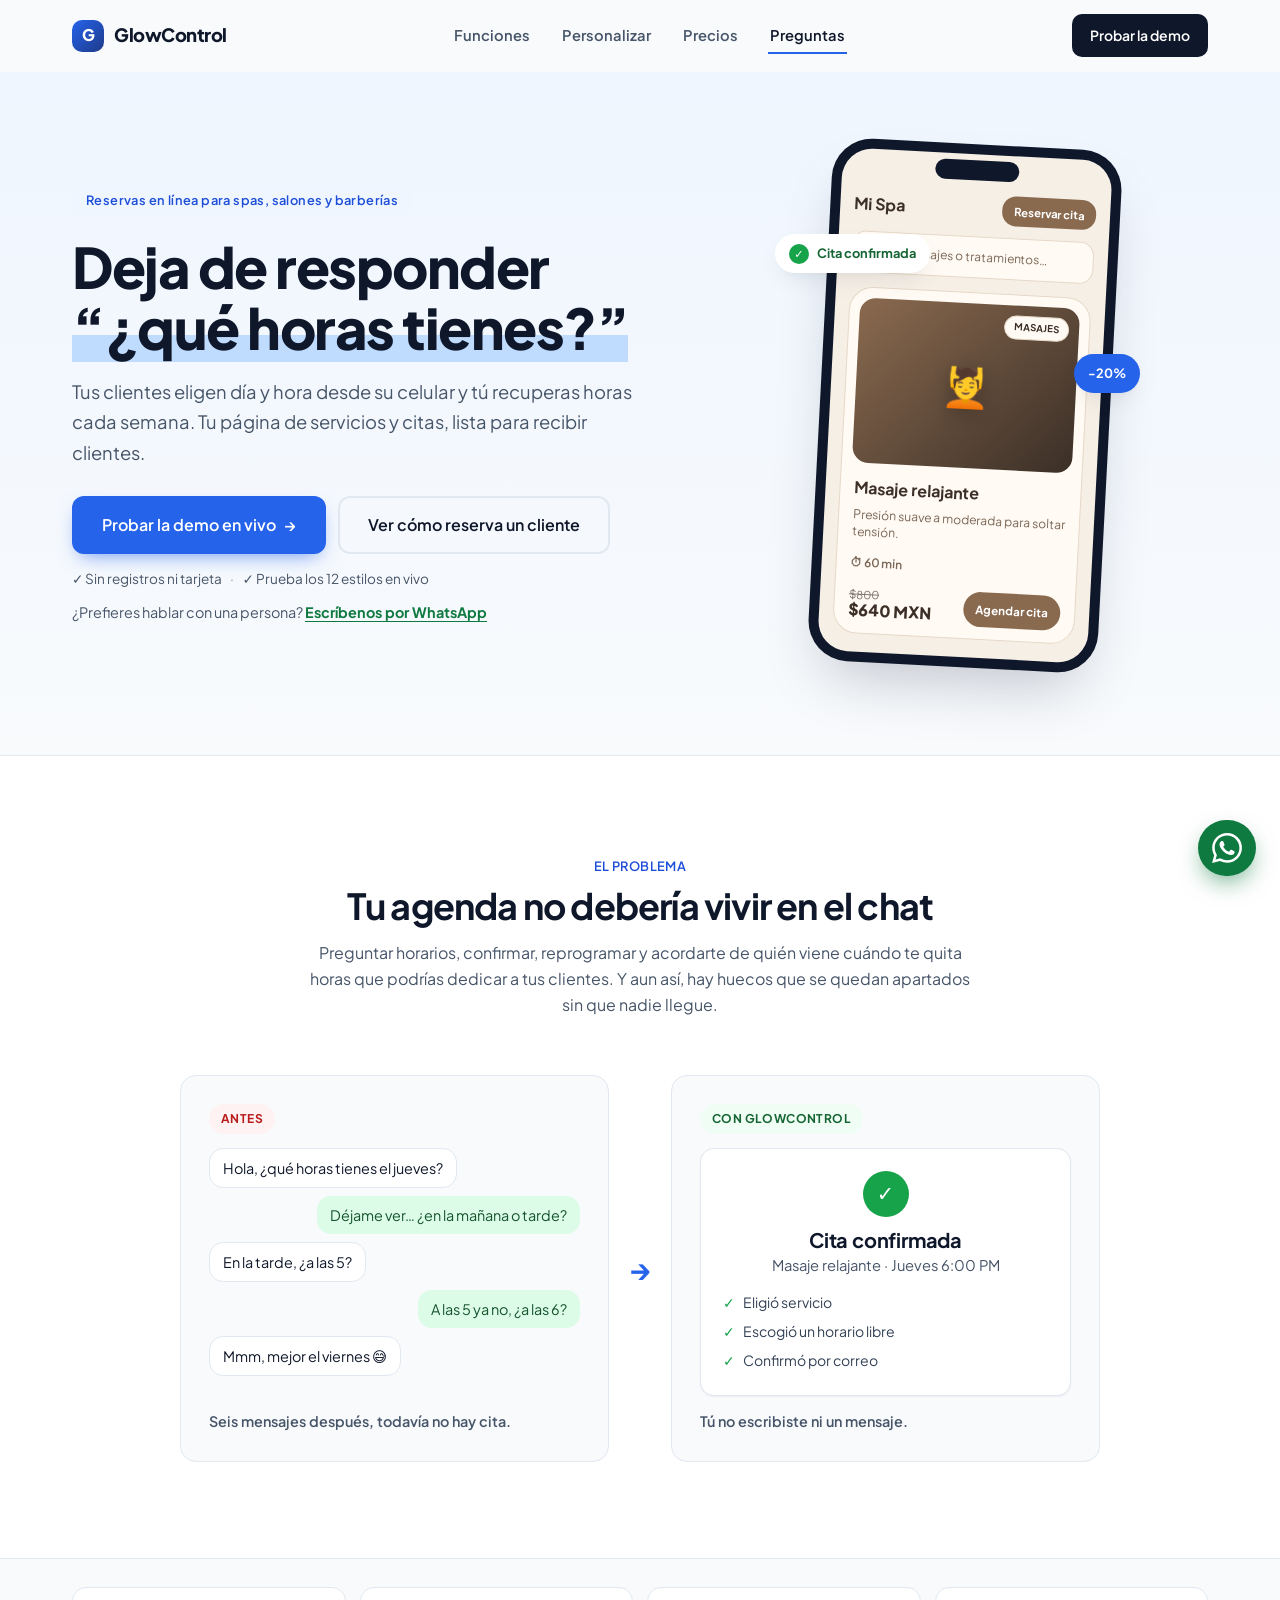
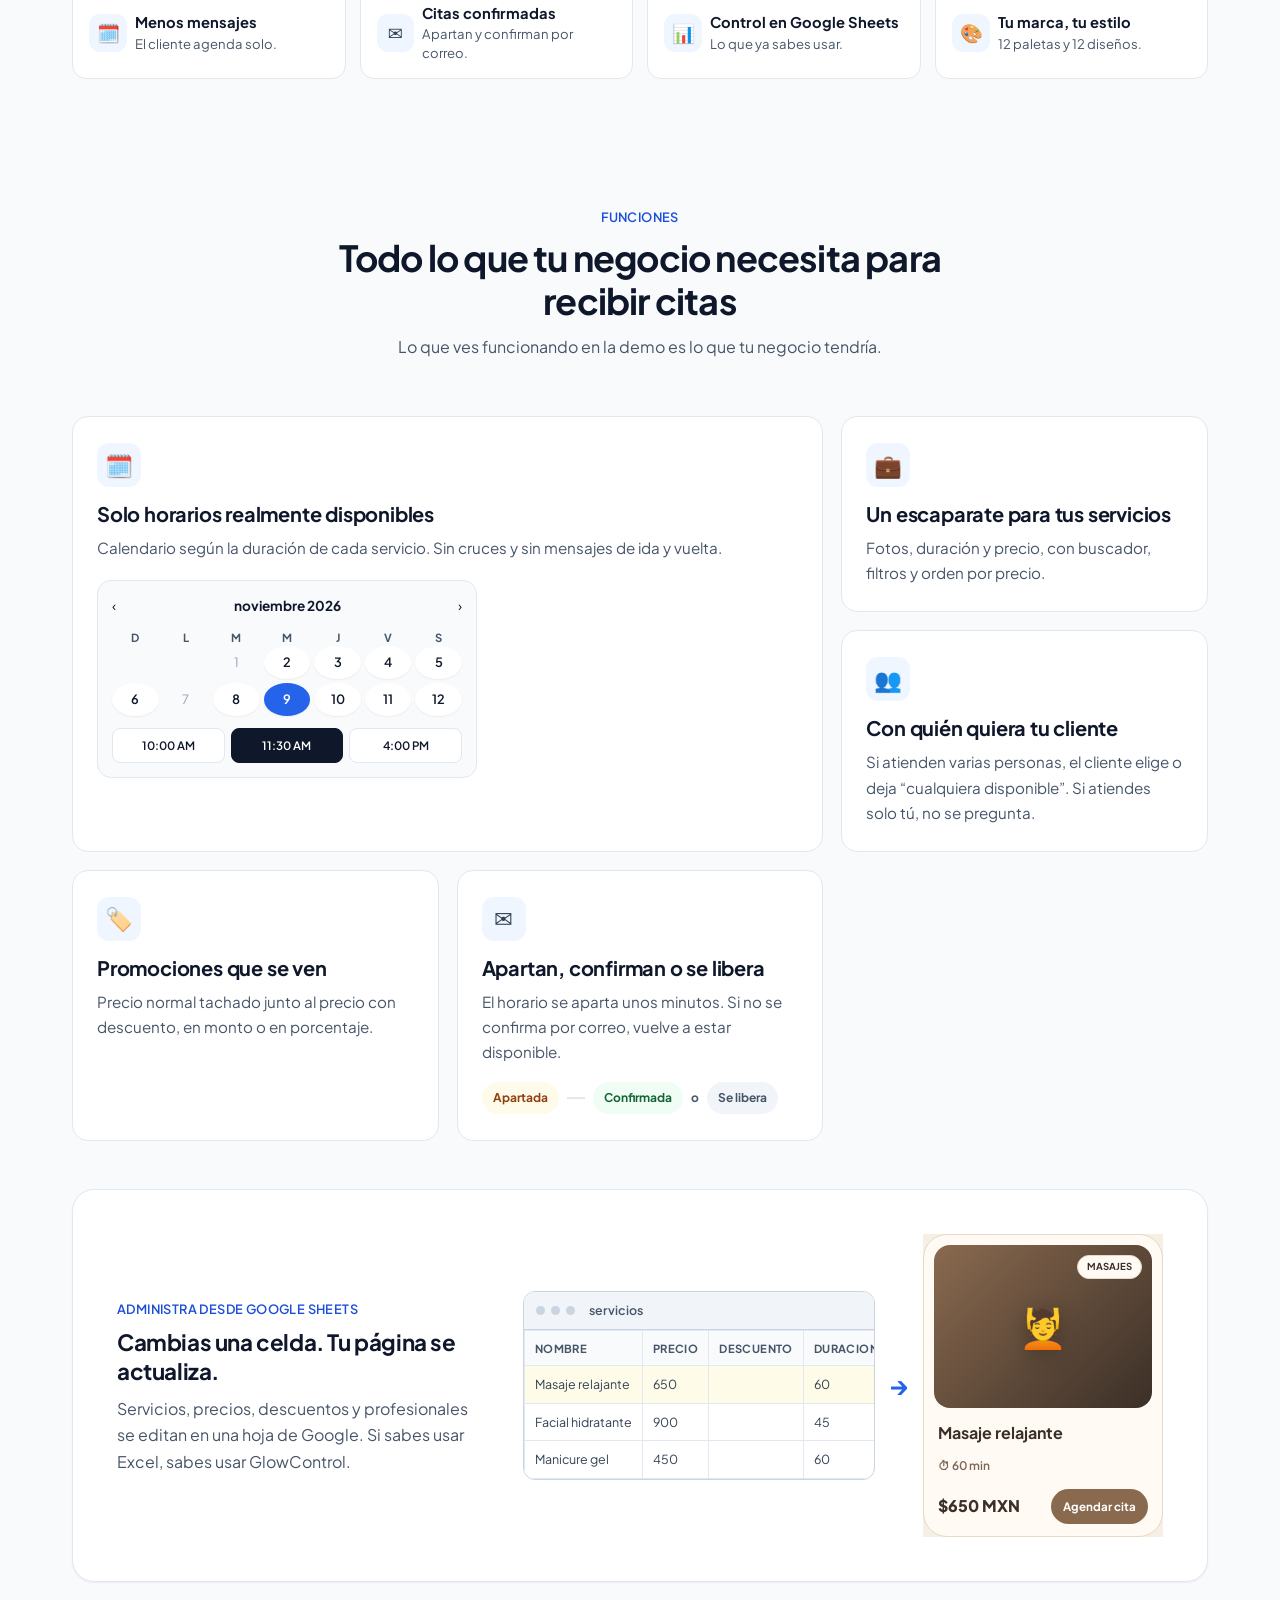
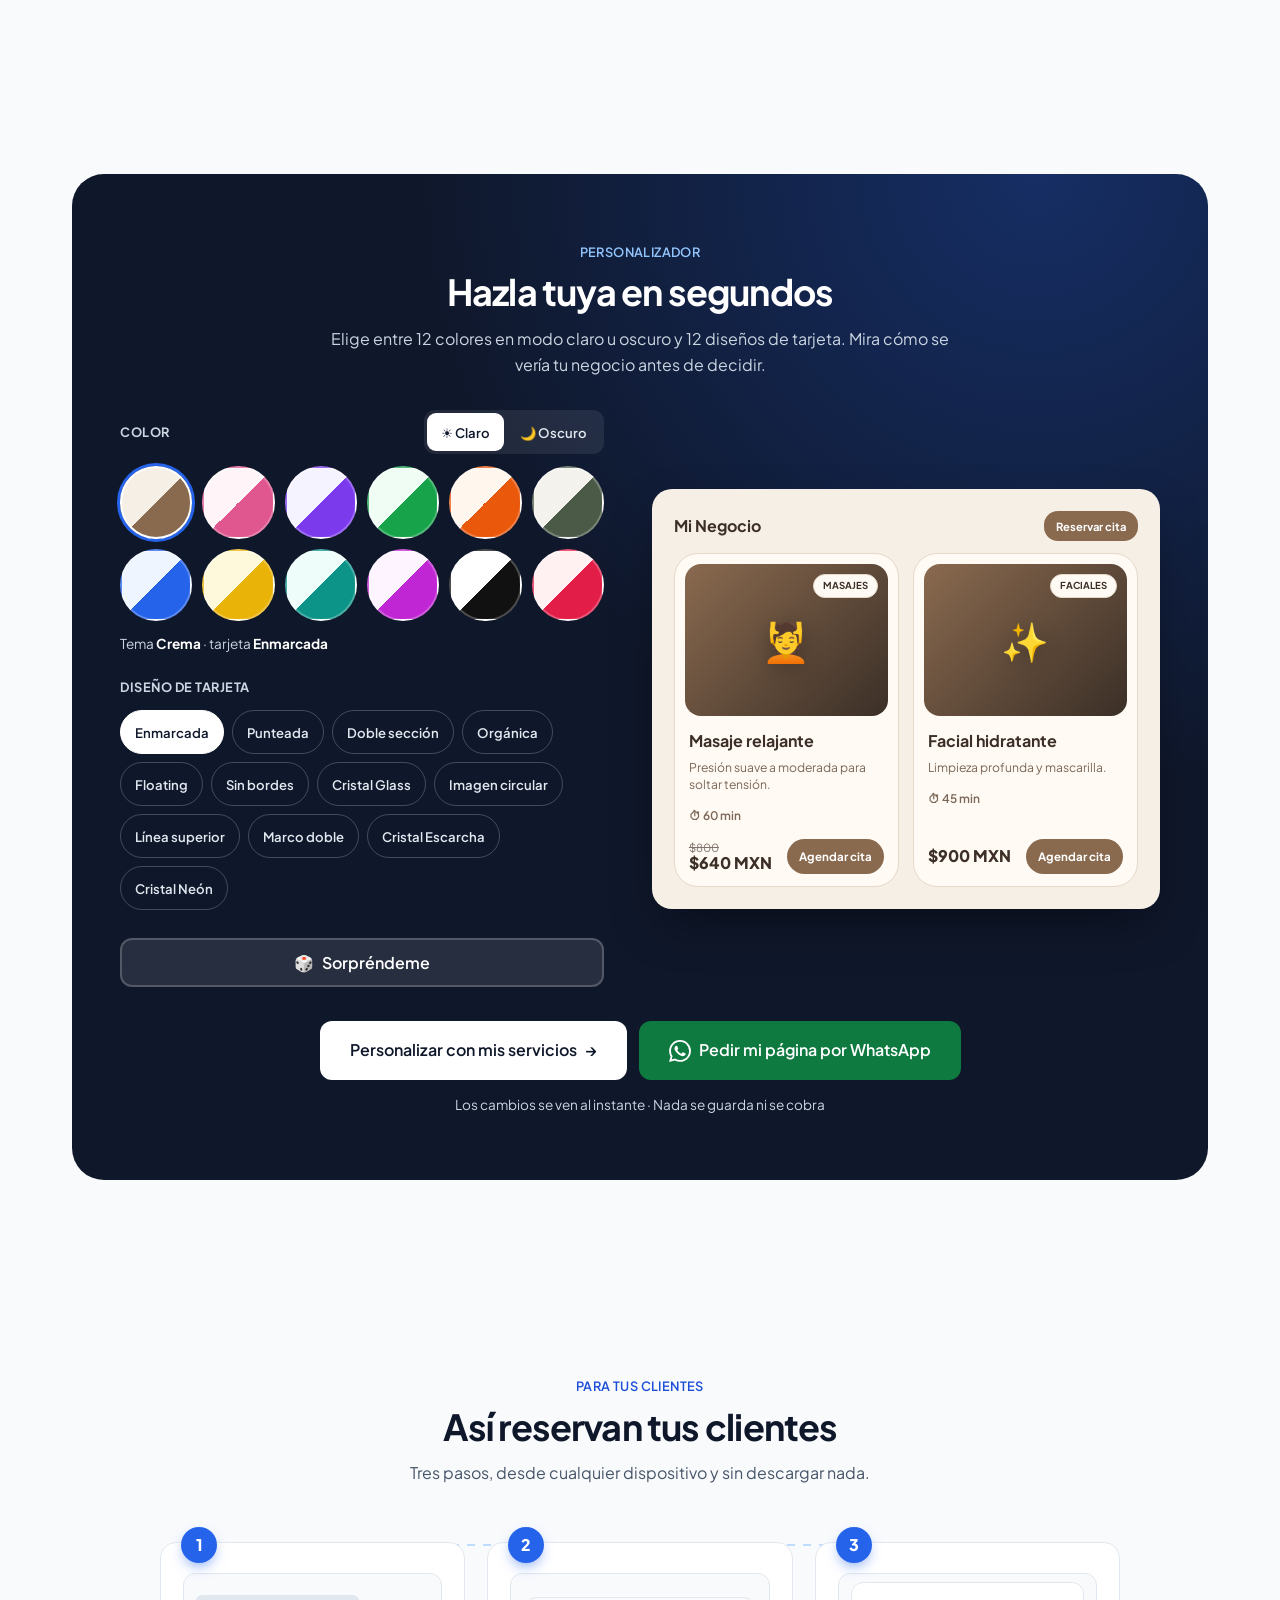
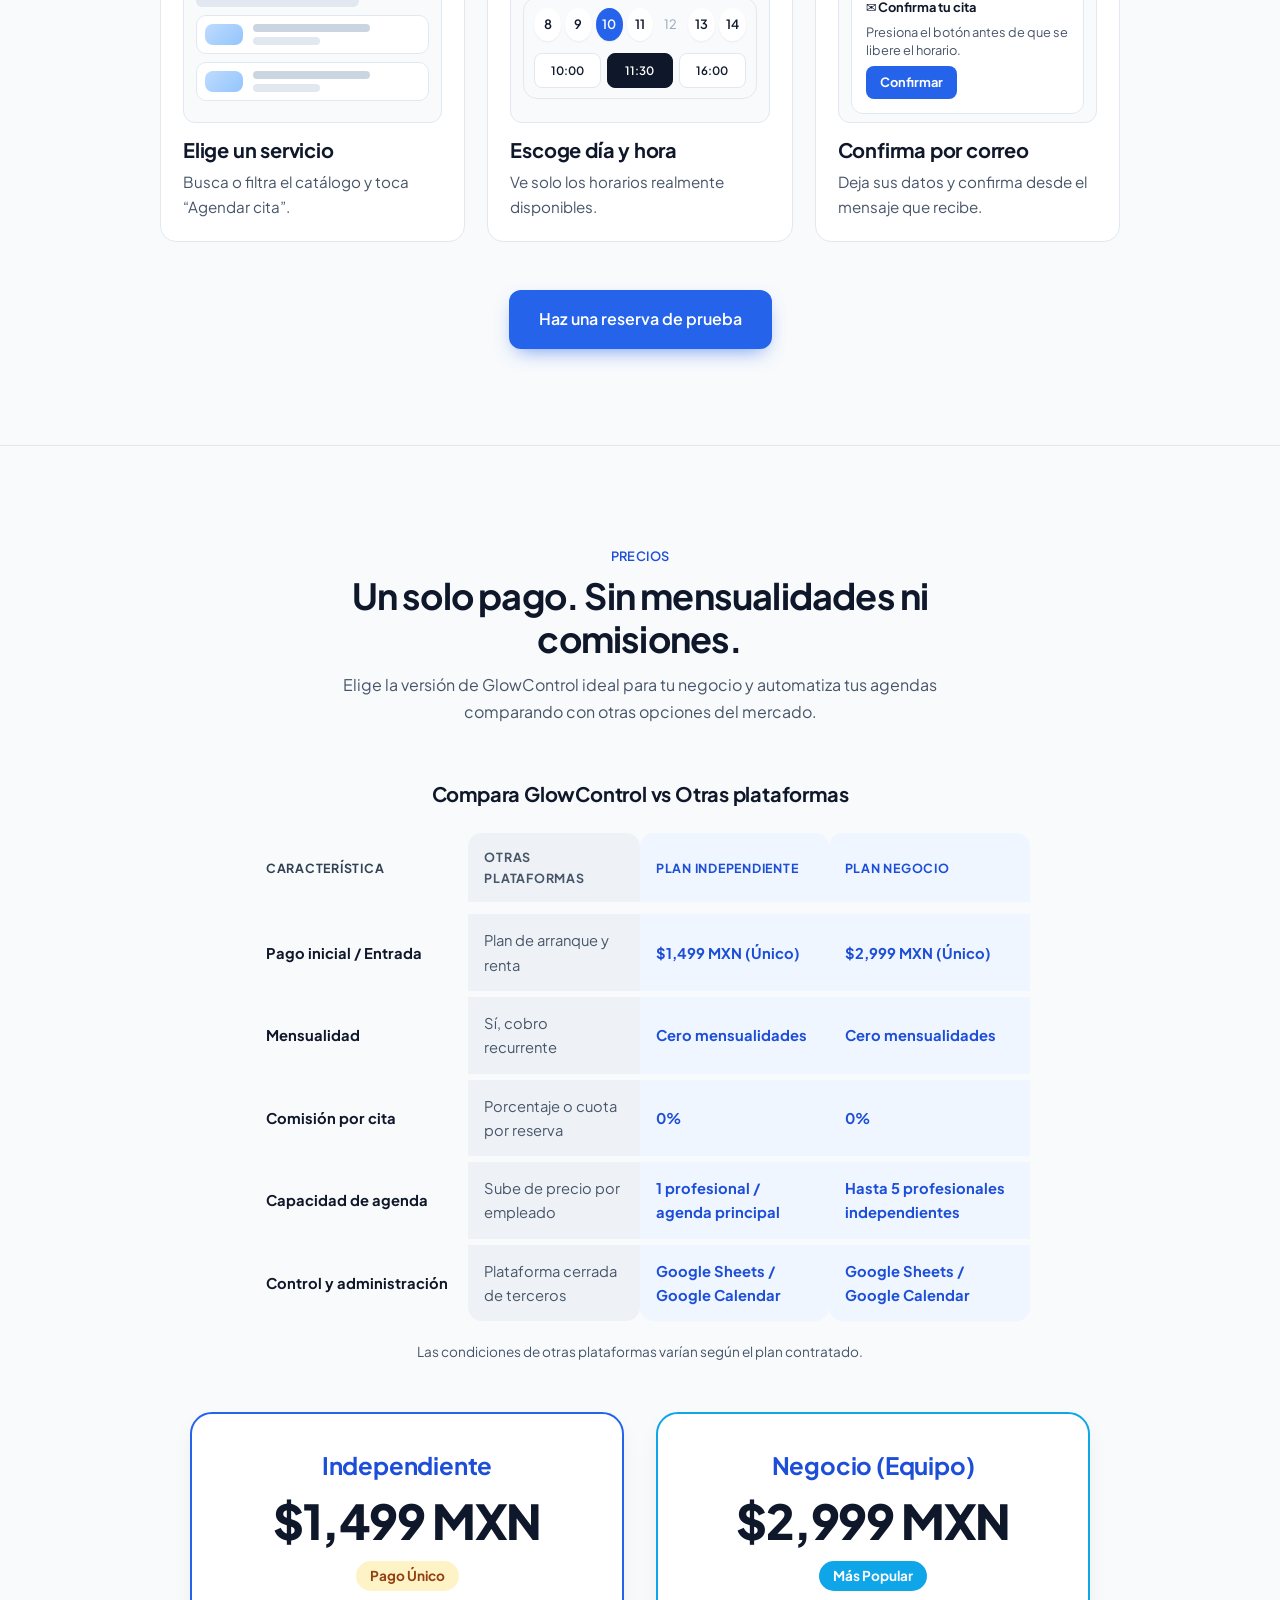
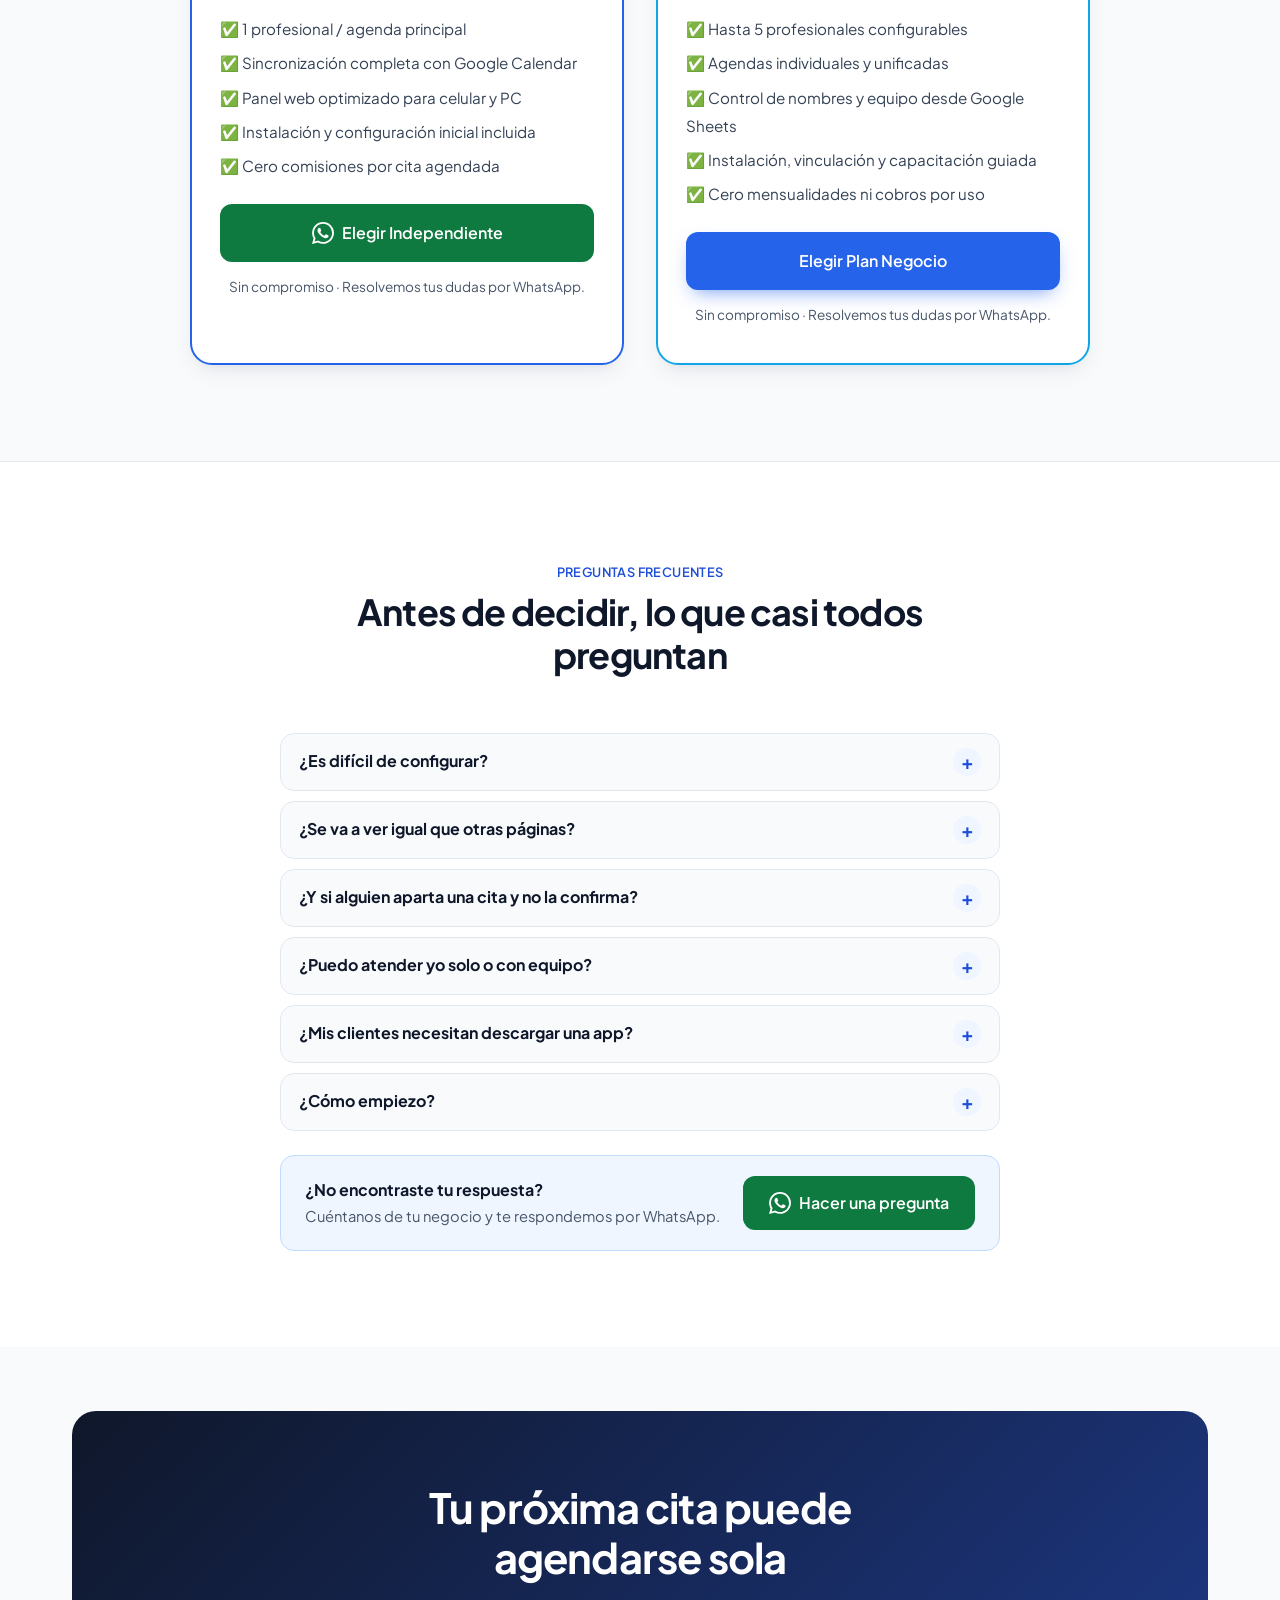
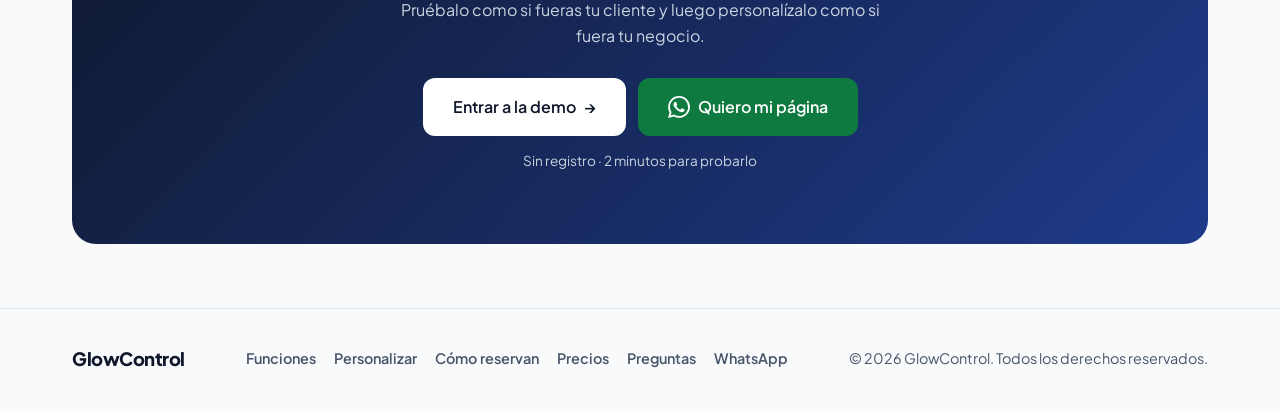
==== index.html @ c71ff22a "commit inicial" ====
<!doctype html>
<html lang="es">
  <head>
    <script>
      document.documentElement.classList.add("js");
    </script>
    <meta charset="UTF-8" />
    <meta name="viewport" content="width=device-width, initial-scale=1.0" />
    <title>GlowControl | Software de citas para spas y salones</title>
    <meta
      name="description"
      content="Reservas en línea para spas, salones y barberías. Catálogo, agenda con disponibilidad real y confirmación por correo. Administra desde Google Sheets."
    />
    <meta name="theme-color" content="#0f172a" />
    <meta property="og:type" content="website" />
    <meta
      property="og:title"
      content="GlowControl | Software de citas para spas y salones"
    />
    <meta
      property="og:description"
      content="Tu página de servicios y citas, lista para recibir clientes. Pruébala en vivo con la demo interactiva."
    />
    <meta name="twitter:card" content="summary_large_image" />

    <link rel="stylesheet" href="style.css" />
    <link rel="preconnect" href="https://fonts.googleapis.com" />
    <link rel="preconnect" href="https://fonts.gstatic.com" crossorigin />
    <link
      href="https://fonts.googleapis.com/css2?family=Plus+Jakarta+Sans:wght@400;600;700;800&display=swap"
      rel="stylesheet"
    />

    <!-- Datos estructurados -->
    <script type="application/ld+json">
      {
        "@context": "https://schema.org",
        "@type": "SoftwareApplication",
        "name": "GlowControl",
        "applicationCategory": "BusinessApplication",
        "operatingSystem": "Web",
        "description": "Reservas en línea y catálogo de servicios para negocios de belleza y bienestar, administrado desde Google Sheets.",
        "offers": {
          "@type": "AggregateOffer",
          "priceCurrency": "MXN",
          "lowPrice": "1499",
          "highPrice": "2999",
          "offerCount": "2"
        }
      }
    </script>
    <script type="application/ld+json">
      {
        "@context": "https://schema.org",
        "@type": "FAQPage",
        "mainEntity": [
          {
            "@type": "Question",
            "name": "¿Es difícil de configurar?",
            "acceptedAnswer": {
              "@type": "Answer",
              "text": "No. Administras todo desde Google Sheets: servicios, precios, descuentos y profesionales. Los cambios se reflejan en tu página."
            }
          },
          {
            "@type": "Question",
            "name": "¿Se va a ver igual que otras páginas?",
            "acceptedAnswer": {
              "@type": "Answer",
              "text": "No. Combinas 12 paletas de color en modo claro u oscuro con 12 diseños de tarjeta, además de tu nombre y tus servicios."
            }
          },
          {
            "@type": "Question",
            "name": "¿Qué pasa si alguien aparta una cita y no la confirma?",
            "acceptedAnswer": {
              "@type": "Answer",
              "text": "El horario se aparta unos minutos. Si el cliente no lo confirma desde su correo, se libera solo y otra persona puede tomarlo."
            }
          },
          {
            "@type": "Question",
            "name": "¿Puedo atender yo solo o con equipo?",
            "acceptedAnswer": {
              "@type": "Answer",
              "text": "Ambos. Si atiendes solo, la página no pregunta con quién agendar. Si son dos o más, el cliente elige o deja 'cualquiera disponible'."
            }
          },
          {
            "@type": "Question",
            "name": "¿Mis clientes necesitan descargar una app?",
            "acceptedAnswer": {
              "@type": "Answer",
              "text": "No. Reservan desde el navegador de su celular o computadora."
            }
          }
        ]
      }
    </script>
  </head>

  <body>
    <a href="#contenido" class="skip-link">Saltar al contenido</a>

    <!-- Icono de WhatsApp (se reutiliza con <use href="#wa-ico">) -->
    <svg
      width="0"
      height="0"
      style="position: absolute"
      aria-hidden="true"
      focusable="false"
    >
      <symbol id="wa-ico" viewBox="0 0 24 24">
        <path
          fill="currentColor"
          d="M17.472 14.382c-.297-.149-1.758-.867-2.03-.967-.273-.099-.471-.148-.67.15-.197.297-.767.966-.94 1.164-.173.199-.347.223-.644.075-.297-.15-1.255-.463-2.39-1.475-.883-.788-1.48-1.761-1.653-2.059-.173-.297-.018-.458.13-.606.134-.133.298-.347.446-.52.149-.174.198-.298.298-.497.099-.198.05-.371-.025-.52-.075-.149-.669-1.612-.916-2.207-.242-.579-.487-.5-.669-.51-.173-.008-.371-.01-.57-.01-.198 0-.52.074-.792.372-.272.297-1.04 1.016-1.04 2.479 0 1.462 1.065 2.875 1.213 3.074.149.198 2.096 3.2 5.077 4.487.709.306 1.262.489 1.694.625.712.227 1.36.195 1.871.118.571-.085 1.758-.719 2.006-1.413.248-.694.248-1.289.173-1.413-.074-.124-.272-.198-.57-.347m-5.421 7.403h-.004a9.87 9.87 0 01-5.031-1.378l-.361-.214-3.741.982.998-3.648-.235-.374a9.86 9.86 0 01-1.51-5.26c.001-5.45 4.436-9.884 9.888-9.884 2.64 0 5.122 1.03 6.988 2.898a9.825 9.825 0 012.893 6.994c-.003 5.45-4.437 9.884-9.885 9.884m8.413-18.297A11.815 11.815 0 0012.05 0C5.495 0 .16 5.335.157 11.892c0 2.096.547 4.142 1.588 5.945L.057 24l6.305-1.654a11.882 11.882 0 005.683 1.448h.005c6.554 0 11.89-5.335 11.893-11.893a11.821 11.821 0 00-3.48-8.413z"
        />
      </symbol>
    </svg>

    <!-- 1. Navbar sticky -->
    <header class="nav" id="nav">
      <div class="container nav-inner">
        <a href="#top" class="logo" aria-label="GlowControl, inicio">
          <span class="logo-mark" aria-hidden="true">G</span>
          <span class="logo-text">GlowControl</span>
        </a>
        <nav class="nav-links" aria-label="Principal">
          <a href="#funciones">Funciones</a>
          <a href="#personalizar">Personalizar</a>
          <a href="#precios">Precios</a>
          <a href="#faq">Preguntas</a>
        </nav>
        <a href="Demo/demo.html" data-demo class="btn btn-ink btn-sm"
          >Probar la demo</a
        >
      </div>
    </header>

    <main id="contenido">
      <!-- 2. Hero -->
      <section class="hero" id="top">
        <div class="container hero-grid">
          <div class="hero-copy">
            <span class="badge"
              >Reservas en línea para spas, salones y barberías</span
            >
            <h1>
              Deja de responder <span class="hl">“¿qué horas tienes?”</span>
            </h1>
            <p class="lead">
              Tus clientes eligen día y hora desde su celular y tú recuperas
              horas cada semana. Tu página de servicios y citas, lista para
              recibir clientes.
            </p>
            <div class="hero-actions">
              <a href="Demo/demo.html" data-demo class="btn btn-primary btn-lg"
                >Probar la demo en vivo <span aria-hidden="true">→</span></a
              >
              <a href="#como-reservan" class="btn btn-ghost btn-lg"
                >Ver cómo reserva un cliente</a
              >
            </div>
            <p class="microcopy">
              <span aria-hidden="true">✓</span> Sin registros ni tarjeta
              <span class="dot" aria-hidden="true">·</span>
              <span aria-hidden="true">✓</span> Prueba los 12 estilos en vivo
            </p>
            <p class="hero-wa">
              ¿Prefieres hablar con una persona?
              <a
                href="https://wa.me/5213312892022"
                data-wa
                data-msg="Hola, vi GlowControl y tengo una duda antes de probar la demo."
                >Escríbenos por WhatsApp</a
              >
            </p>
          </div>

          <div class="hero-visual" aria-hidden="false">
            <div class="chip chip-ok chip-a">
              <span class="chip-ico">✓</span> Cita confirmada
            </div>
            <div class="chip chip-pct chip-b">-20%</div>

            <div class="phone">
              <div class="phone-notch" aria-hidden="true"></div>
              <div
                class="phone-screen themed"
                id="hero-themed"
                data-card="framed"
                role="img"
                aria-label="Celular mostrando el catálogo de servicios de un spa con precio y botón Agendar cita"
              >
                <div class="ph-top">
                  <strong class="ph-brand">Mi Spa</strong>
                  <span class="ph-pill">Reservar cita</span>
                </div>
                <div class="ph-search">Buscar masajes o tratamientos…</div>

                <article class="svc">
                  <div class="svc-img">
                    <span class="svc-emoji">💆</span>
                    <span class="svc-cat">Masajes</span>
                  </div>
                  <div class="svc-body">
                    <h4>Masaje relajante</h4>
                    <p>Presión suave a moderada para soltar tensión.</p>
                    <span class="svc-dur">⏱ 60 min</span>
                  </div>
                  <div class="svc-foot">
                    <span class="svc-price">
                      <small class="svc-old"><s>$800</s></small>
                      <b>$640 MXN</b>
                    </span>
                    <span class="svc-btn">Agendar cita</span>
                  </div>
                </article>
              </div>
            </div>
          </div>
        </div>
      </section>

      <!-- 3. El problema -->
      <section class="section problema" id="problema">
        <div class="container">
          <div class="sec-head reveal">
            <span class="eyebrow">El problema</span>
            <h2>Tu agenda no debería vivir en el chat</h2>
            <p>
              Preguntar horarios, confirmar, reprogramar y acordarte de quién
              viene cuándo te quita horas que podrías dedicar a tus clientes. Y
              aun así, hay huecos que se quedan apartados sin que nadie llegue.
            </p>
          </div>

          <div class="vs">
            <div class="vs-col vs-before reveal">
              <span class="vs-tag vs-tag-bad">Antes</span>
              <div
                class="chat"
                aria-label="Ejemplo de conversación de WhatsApp para agendar"
              >
                <div class="b b-in">Hola, ¿qué horas tienes el jueves?</div>
                <div class="b b-out">Déjame ver… ¿en la mañana o tarde?</div>
                <div class="b b-in">En la tarde, ¿a las 5?</div>
                <div class="b b-out">A las 5 ya no, ¿a las 6?</div>
                <div class="b b-in">Mmm, mejor el viernes 😅</div>
              </div>
              <p class="vs-note">Seis mensajes después, todavía no hay cita.</p>
            </div>

            <div class="vs-arrow" aria-hidden="true">→</div>

            <div class="vs-col vs-after reveal">
              <span class="vs-tag vs-tag-good">Con GlowControl</span>
              <div class="done-card">
                <div class="done-ico">✓</div>
                <h3>Cita confirmada</h3>
                <p>Masaje relajante · Jueves 6:00 PM</p>
                <ol class="mini-steps">
                  <li>Eligió servicio</li>
                  <li>Escogió un horario libre</li>
                  <li>Confirmó por correo</li>
                </ol>
              </div>
              <p class="vs-note">Tú no escribiste ni un mensaje.</p>
            </div>
          </div>
        </div>
      </section>

      <!-- 4. Barra de beneficios -->
      <section class="benefits" aria-label="Beneficios principales">
        <div class="container benefits-grid">
          <div class="benefit reveal">
            <span class="benefit-ico" aria-hidden="true">🗓️</span>
            <div>
              <strong>Menos mensajes</strong
              ><span>El cliente agenda solo.</span>
            </div>
          </div>
          <div class="benefit reveal">
            <span class="benefit-ico" aria-hidden="true">✉️</span>
            <div>
              <strong>Citas confirmadas</strong
              ><span>Apartan y confirman por correo.</span>
            </div>
          </div>
          <div class="benefit reveal">
            <span class="benefit-ico" aria-hidden="true">📊</span>
            <div>
              <strong>Control en Google Sheets</strong
              ><span>Lo que ya sabes usar.</span>
            </div>
          </div>
          <div class="benefit reveal">
            <span class="benefit-ico" aria-hidden="true">🎨</span>
            <div>
              <strong>Tu marca, tu estilo</strong
              ><span>12 paletas y 12 diseños.</span>
            </div>
          </div>
        </div>
      </section>

      <!-- 5. Funcionalidades -->
      <section class="section" id="funciones">
        <div class="container">
          <div class="sec-head reveal">
            <span class="eyebrow">Funciones</span>
            <h2>Todo lo que tu negocio necesita para recibir citas</h2>
            <p>
              Lo que ves funcionando en la demo es lo que tu negocio tendría.
            </p>
          </div>

          <div class="bento">
            <article class="bento-card bento-lg reveal">
              <span class="card-icon" aria-hidden="true">🗓️</span>
              <h3>Solo horarios realmente disponibles</h3>
              <p>
                Calendario según la duración de cada servicio. Sin cruces y sin
                mensajes de ida y vuelta.
              </p>
              <div class="mini-cal" aria-hidden="true">
                <div class="mc-head">
                  <span>‹</span><b>noviembre 2026</b><span>›</span>
                </div>
                <div class="mc-week">
                  <i>D</i><i>L</i><i>M</i><i>M</i><i>J</i><i>V</i><i>S</i>
                </div>
                <div class="mc-grid">
                  <i></i><i></i><i class="off">1</i><i class="on">2</i
                  ><i class="on">3</i><i class="on">4</i><i class="on">5</i>
                  <i class="on">6</i><i class="off">7</i><i class="on">8</i
                  ><i class="on sel">9</i><i class="on">10</i
                  ><i class="on">11</i><i class="on">12</i>
                </div>
                <div class="mc-slots">
                  <span>10:00 AM</span><span class="sel">11:30 AM</span
                  ><span>4:00 PM</span>
                </div>
              </div>
            </article>

            <article class="bento-card reveal">
              <span class="card-icon" aria-hidden="true">💼</span>
              <h3>Un escaparate para tus servicios</h3>
              <p>
                Fotos, duración y precio, con buscador, filtros y orden por
                precio.
              </p>
            </article>

            <article class="bento-card reveal">
              <span class="card-icon" aria-hidden="true">👥</span>
              <h3>Con quién quiera tu cliente</h3>
              <p>
                Si atienden varias personas, el cliente elige o deja “cualquiera
                disponible”. Si atiendes solo tú, no se pregunta.
              </p>
            </article>

            <article class="bento-card reveal">
              <span class="card-icon" aria-hidden="true">🏷️</span>
              <h3>Promociones que se ven</h3>
              <p>
                Precio normal tachado junto al precio con descuento, en monto o
                en porcentaje.
              </p>
            </article>

            <article class="bento-card reveal">
              <span class="card-icon" aria-hidden="true">✉️</span>
              <h3>Apartan, confirman o se libera</h3>
              <p>
                El horario se aparta unos minutos. Si no se confirma por correo,
                vuelve a estar disponible.
              </p>
              <div class="timeline" aria-hidden="true">
                <span class="tl tl-warn">Apartada</span>
                <span class="tl-line"></span>
                <span class="tl tl-ok">Confirmada</span>
                <span class="tl-or">o</span>
                <span class="tl tl-free">Se libera</span>
              </div>
            </article>
          </div>

          <!-- Tu hoja, tu página -->
          <div class="sheet-block reveal" id="sheet-block">
            <div class="sheet-copy">
              <span class="eyebrow">Administra desde Google Sheets</span>
              <h3>Cambias una celda. Tu página se actualiza.</h3>
              <p>
                Servicios, precios, descuentos y profesionales se editan en una
                hoja de Google. Si sabes usar Excel, sabes usar GlowControl.
              </p>
            </div>

            <div class="sheet-demo">
              <div
                class="sheet"
                role="img"
                aria-label="Hoja de Google con servicios y precios que se convierte en tarjetas de la página de citas"
              >
                <div class="sheet-bar">
                  <span></span><span></span><span></span><em>servicios</em>
                </div>
                <table>
                  <thead>
                    <tr>
                      <th>NOMBRE</th>
                      <th>PRECIO</th>
                      <th>DESCUENTO</th>
                      <th>DURACION_MIN</th>
                    </tr>
                  </thead>
                  <tbody>
                    <tr class="row-live">
                      <td>Masaje relajante</td>
                      <td>650</td>
                      <td class="cell-edit" id="cell-desc"></td>
                      <td>60</td>
                    </tr>
                    <tr>
                      <td>Facial hidratante</td>
                      <td>900</td>
                      <td></td>
                      <td>45</td>
                    </tr>
                    <tr>
                      <td>Manicure gel</td>
                      <td>450</td>
                      <td></td>
                      <td>60</td>
                    </tr>
                  </tbody>
                </table>
              </div>

              <span class="sheet-arrow" aria-hidden="true">→</span>

              <div
                class="themed mini-themed"
                id="sheet-themed"
                data-card="framed"
                aria-hidden="true"
              >
                <article class="svc">
                  <div class="svc-img">
                    <span class="svc-emoji">💆</span
                    ><span class="svc-cat">Masajes</span>
                  </div>
                  <div class="svc-body">
                    <h4>Masaje relajante</h4>
                    <span class="svc-dur">⏱ 60 min</span>
                  </div>
                  <div class="svc-foot">
                    <span class="svc-price" id="sheet-price"
                      ><b>$650 MXN</b></span
                    >
                    <span class="svc-btn">Agendar cita</span>
                  </div>
                </article>
              </div>
            </div>
          </div>
        </div>
      </section>

      <!-- 6. Personalizador -->
      <section class="section pz" id="personalizar">
        <div class="container">
          <div class="pz-box reveal">
            <div class="pz-head">
              <span class="eyebrow eyebrow-light">Personalizador</span>
              <h2>Hazla tuya en segundos</h2>
              <p>
                Elige entre 12 colores en modo claro u oscuro y 12 diseños de
                tarjeta. Mira cómo se vería tu negocio antes de decidir.
              </p>
            </div>

            <div class="pz-grid">
              <div class="pz-controls">
                <div class="pz-group">
                  <div class="pz-label-row">
                    <span class="pz-label" id="lbl-color">Color</span>
                    <div
                      class="pz-mode"
                      role="group"
                      aria-label="Modo claro u oscuro"
                    >
                      <button
                        type="button"
                        data-mode="claro"
                        aria-pressed="true"
                      >
                        ☀️ Claro
                      </button>
                      <button
                        type="button"
                        data-mode="oscuro"
                        aria-pressed="false"
                      >
                        🌙 Oscuro
                      </button>
                    </div>
                  </div>
                  <div
                    class="swatches"
                    id="swatches"
                    role="group"
                    aria-labelledby="lbl-color"
                  ></div>
                  <p
                    class="pz-current"
                    id="pz-theme-name"
                    aria-live="polite"
                  ></p>
                </div>

                <div class="pz-group">
                  <span class="pz-label" id="lbl-card">Diseño de tarjeta</span>
                  <div
                    class="card-chips"
                    id="card-chips"
                    role="group"
                    aria-labelledby="lbl-card"
                  ></div>
                </div>

                <button type="button" class="btn btn-soft" id="pz-random">
                  <span aria-hidden="true">🎲</span> Sorpréndeme
                </button>
              </div>

              <div class="pz-stage">
                <div
                  class="themed pz-preview"
                  id="pz-preview"
                  data-card="framed"
                  aria-live="polite"
                >
                  <div class="ph-top">
                    <strong class="ph-brand">Mi Negocio</strong>
                    <span class="ph-pill">Reservar cita</span>
                  </div>
                  <div class="pz-cards">
                    <article class="svc">
                      <div class="svc-img">
                        <span class="svc-emoji">💆</span
                        ><span class="svc-cat">Masajes</span>
                      </div>
                      <div class="svc-body">
                        <h4>Masaje relajante</h4>
                        <p>Presión suave a moderada para soltar tensión.</p>
                        <span class="svc-dur">⏱ 60 min</span>
                      </div>
                      <div class="svc-foot">
                        <span class="svc-price"
                          ><small class="svc-old"><s>$800</s></small
                          ><b>$640 MXN</b></span
                        >
                        <span class="svc-btn">Agendar cita</span>
                      </div>
                    </article>
                    <article class="svc svc-second">
                      <div class="svc-img">
                        <span class="svc-emoji">✨</span
                        ><span class="svc-cat">Faciales</span>
                      </div>
                      <div class="svc-body">
                        <h4>Facial hidratante</h4>
                        <p>Limpieza profunda y mascarilla.</p>
                        <span class="svc-dur">⏱ 45 min</span>
                      </div>
                      <div class="svc-foot">
                        <span class="svc-price"><b>$900 MXN</b></span>
                        <span class="svc-btn">Agendar cita</span>
                      </div>
                    </article>
                  </div>
                </div>
              </div>
            </div>

            <div class="pz-cta">
              <div class="pz-cta-row">
                <a href="Demo/demo.html" data-demo class="btn btn-white btn-lg"
                  >Personalizar con mis servicios
                  <span aria-hidden="true">→</span></a
                >
                <a
                  href="https://wa.me/5213312892022"
                  data-wa
                  data-msg="Hola, estuve personalizando la demo de GlowControl y quiero mi página de citas."
                  class="btn btn-wa btn-lg"
                  ><svg class="wa-ico" aria-hidden="true">
                    <use href="#wa-ico" />
                  </svg>
                  Pedir mi página por WhatsApp</a
                >
              </div>
              <p class="microcopy microcopy-light">
                Los cambios se ven al instante · Nada se guarda ni se cobra
              </p>
            </div>
          </div>
        </div>
      </section>

      <!-- 7. Flujo de 3 pasos -->
      <section class="section" id="como-reservan">
        <div class="container">
          <div class="sec-head reveal">
            <span class="eyebrow">Para tus clientes</span>
            <h2>Así reservan tus clientes</h2>
            <p>Tres pasos, desde cualquier dispositivo y sin descargar nada.</p>
          </div>

          <ol class="steps">
            <li class="step reveal">
              <span class="step-num">1</span>
              <div class="step-shot" aria-hidden="true">
                <div class="ss-bar"></div>
                <div class="ss-card"><i></i><b></b><u></u></div>
                <div class="ss-card"><i></i><b></b><u></u></div>
              </div>
              <h3>Elige un servicio</h3>
              <p>Busca o filtra el catálogo y toca “Agendar cita”.</p>
            </li>
            <li class="step reveal">
              <span class="step-num">2</span>
              <div class="step-shot" aria-hidden="true">
                <div class="mini-cal mini-cal-s">
                  <div class="mc-grid">
                    <i class="on">8</i><i class="on">9</i
                    ><i class="on sel">10</i><i class="on">11</i
                    ><i class="off">12</i><i class="on">13</i
                    ><i class="on">14</i>
                  </div>
                  <div class="mc-slots">
                    <span>10:00</span><span class="sel">11:30</span
                    ><span>16:00</span>
                  </div>
                </div>
              </div>
              <h3>Escoge día y hora</h3>
              <p>Ve solo los horarios realmente disponibles.</p>
            </li>
            <li class="step reveal">
              <span class="step-num">3</span>
              <div class="step-shot" aria-hidden="true">
                <div class="ss-mail">
                  <b>✉️ Confirma tu cita</b>
                  <span
                    >Presiona el botón antes de que se libere el horario.</span
                  >
                  <em>Confirmar</em>
                </div>
              </div>
              <h3>Confirma por correo</h3>
              <p>Deja sus datos y confirma desde el mensaje que recibe.</p>
            </li>
          </ol>

          <div class="center reveal">
            <a href="Demo/demo.html" data-demo class="btn btn-primary btn-lg"
              >Haz una reserva de prueba</a
            >
          </div>
        </div>
      </section>

      <!-- 8. Comparativa y Precios -->
      <section class="section pricing-section" id="precios">
        <div class="container">
          <div class="sec-head reveal">
            <span class="eyebrow">Precios</span>
            <h2>Un solo pago. Sin mensualidades ni comisiones.</h2>
            <p>
              Elige la versión de GlowControl ideal para tu negocio y automatiza
              tus agendas comparando con otras opciones del mercado.
            </p>
          </div>

          <div class="compare-wrap reveal">
            <h3 class="compare-title">
              Compara GlowControl vs Otras plataformas
            </h3>
            <table class="compare-table">
              <caption class="sr-only">
                Comparativa entre otras plataformas y los planes de GlowControl
              </caption>
              <thead>
                <tr>
                  <th scope="col">Característica</th>
                  <th scope="col" class="them">Otras plataformas</th>
                  <th scope="col" class="us">Plan Independiente</th>
                  <th scope="col" class="us">Plan Negocio</th>
                </tr>
              </thead>
              <tbody>
                <tr>
                  <th scope="row">Pago inicial / Entrada</th>
                  <td class="them">Plan de arranque y renta</td>
                  <td class="us">$1,499 MXN (Único)</td>
                  <td class="us">$2,999 MXN (Único)</td>
                </tr>
                <tr>
                  <th scope="row">Mensualidad</th>
                  <td class="them">Sí, cobro recurrente</td>
                  <td class="us">Cero mensualidades</td>
                  <td class="us">Cero mensualidades</td>
                </tr>
                <tr>
                  <th scope="row">Comisión por cita</th>
                  <td class="them">Porcentaje o cuota por reserva</td>
                  <td class="us">0%</td>
                  <td class="us">0%</td>
                </tr>
                <tr>
                  <th scope="row">Capacidad de agenda</th>
                  <td class="them">Sube de precio por empleado</td>
                  <td class="us">1 profesional / agenda principal</td>
                  <td class="us">Hasta 5 profesionales independientes</td>
                </tr>
                <tr>
                  <th scope="row">Control y administración</th>
                  <td class="them">Plataforma cerrada de terceros</td>
                  <td class="us">Google Sheets / Google Calendar</td>
                  <td class="us">Google Sheets / Google Calendar</td>
                </tr>
              </tbody>
            </table>
            <p class="price-note">
              Las condiciones de otras plataformas varían según el plan
              contratado.
            </p>
          </div>

          <div
            class="pricing-wrap reveal"
            style="
              display: grid;
              grid-template-columns: repeat(auto-fit, minmax(280px, 1fr));
              gap: 2rem;
              max-width: 900px;
              margin: 0 auto;
            "
          >
            <!-- PLAN INDEPENDIENTE -->
            <div class="price-card">
              <h3 class="price-title">Independiente</h3>
              <div class="price-block">
                <span class="price-now">$1,499 MXN</span>
              </div>
              <div class="price-badges">
                <span class="badge-offer">Pago Único</span>
              </div>

              <ul class="includes">
                <li>✅ 1 profesional / agenda principal</li>
                <li>✅ Sincronización completa con Google Calendar</li>
                <li>✅ Panel web optimizado para celular y PC</li>
                <li>✅ Instalación y configuración inicial incluida</li>
                <li>✅ Cero comisiones por cita agendada</li>
              </ul>

              <a
                href="https://wa.me/5213312892022?text=Hola%2C%20quiero%20adquirir%20GlowControl%20Plan%20Independiente."
                target="_blank"
                rel="noopener"
                class="btn btn-wa btn-lg btn-block"
                data-cta="precio-ind"
              >
                <svg class="wa-ico" aria-hidden="true">
                  <use href="#wa-ico" />
                </svg>
                Elegir Independiente
              </a>
              <p class="price-note">
                Sin compromiso · Resolvemos tus dudas por WhatsApp.
              </p>
            </div>

            <!-- PLAN NEGOCIO -->
            <div
              class="price-card"
              style="border-color: var(--action, #0ea5e9)"
            >
              <h3 class="price-title">Negocio (Equipo)</h3>
              <div class="price-block">
                <span class="price-now">$2,999 MXN</span>
              </div>
              <div class="price-badges">
                <span
                  class="badge-offer"
                  style="background: var(--action, #0ea5e9); color: #fff"
                  >Más Popular</span
                >
              </div>

              <ul class="includes">
                <li>✅ Hasta 5 profesionales configurables</li>
                <li>✅ Agendas individuales y unificadas</li>
                <li>✅ Control de nombres y equipo desde Google Sheets</li>
                <li>✅ Instalación, vinculación y capacitación guiada</li>
                <li>✅ Cero mensualidades ni cobros por uso</li>
              </ul>

              <a
                href="https://wa.me/5213312892022?text=Hola%2C%20quiero%20adquirir%20GlowControl%20Plan%20Negocio."
                target="_blank"
                rel="noopener"
                class="btn btn-primary btn-lg btn-block"
                data-cta="precio-neg"
              >
                Elegir Plan Negocio
              </a>
              <p class="price-note">
                Sin compromiso · Resolvemos tus dudas por WhatsApp.
              </p>
            </div>
          </div>
        </div>
      </section>

      <!-- 9. FAQ -->
      <section class="section faq-section" id="faq">
        <div class="container">
          <div class="sec-head reveal">
            <span class="eyebrow">Preguntas frecuentes</span>
            <h2>Antes de decidir, lo que casi todos preguntan</h2>
          </div>

          <div class="faq reveal">
            <details name="faq">
              <summary>¿Es difícil de configurar?</summary>
              <p>
                No. Administras todo desde Google Sheets: servicios, precios,
                descuentos y profesionales. Los cambios se reflejan en tu
                página.
              </p>
            </details>
            <details name="faq">
              <summary>¿Se va a ver igual que otras páginas?</summary>
              <p>
                No. Combinas 12 paletas de color (claro u oscuro) con 12 diseños
                de tarjeta, además de tu nombre y tus servicios. Pruébalo
                arriba, en el personalizador.
              </p>
            </details>
            <details name="faq">
              <summary>¿Y si alguien aparta una cita y no la confirma?</summary>
              <p>
                El horario se aparta unos minutos. Si el cliente no lo confirma
                desde su correo, se libera solo y otra persona puede tomarlo.
              </p>
            </details>
            <details name="faq">
              <summary>¿Puedo atender yo solo o con equipo?</summary>
              <p>
                Ambos. Si atiendes solo, la página no pregunta con quién
                agendar. Si son dos o más, el cliente elige o deja “cualquiera
                disponible”.
              </p>
            </details>
            <details name="faq">
              <summary>¿Mis clientes necesitan descargar una app?</summary>
              <p>
                No. Reservan desde el navegador de su celular o computadora.
              </p>
            </details>
            <details name="faq">
              <summary>¿Cómo empiezo?</summary>
              <p>
                Prueba la demo y, cuando te convenza, solicita la activación de
                tu página con tus servicios, precios y colores.
              </p>
            </details>
          </div>

          <div class="faq-wa reveal">
            <div>
              <strong>¿No encontraste tu respuesta?</strong>
              <span
                >Cuéntanos de tu negocio y te respondemos por WhatsApp.</span
              >
            </div>
            <a
              href="https://wa.me/5213312892022"
              data-wa
              data-msg="Hola, tengo una pregunta sobre GlowControl."
              class="btn btn-wa"
              ><svg class="wa-ico" aria-hidden="true">
                <use href="#wa-ico" />
              </svg>
              Hacer una pregunta</a
            >
          </div>
        </div>
      </section>

      <!-- 10. Cierre -->
      <section class="closing" id="cierre">
        <div class="container">
          <div class="closing-box reveal">
            <h2>Tu próxima cita puede agendarse sola</h2>
            <p>
              Pruébalo como si fueras tu cliente y luego personalízalo como si
              fuera tu negocio.
            </p>
            <div class="closing-actions">
              <a href="Demo/demo.html" data-demo class="btn btn-white btn-lg"
                >Entrar a la demo <span aria-hidden="true">→</span></a
              >
              <a
                href="https://wa.me/5213312892022"
                data-wa
                data-msg="Hola, vi la demo de GlowControl y quiero activar mi página de citas."
                class="btn btn-wa btn-lg"
                ><svg class="wa-ico" aria-hidden="true">
                  <use href="#wa-ico" />
                </svg>
                Quiero mi página</a
              >
            </div>
            <p class="microcopy microcopy-light">
              Sin registro · 2 minutos para probarlo
            </p>
          </div>
        </div>
      </section>
    </main>

    <!-- Footer -->
    <footer class="footer">
      <div class="container footer-inner">
        <span class="logo-text">GlowControl</span>
        <nav class="footer-links" aria-label="Pie de página">
          <a href="#funciones">Funciones</a>
          <a href="#personalizar">Personalizar</a>
          <a href="#como-reservan">Cómo reservan</a>
          <a href="#precios">Precios</a>
          <a href="#faq">Preguntas</a>
          <a href="https://wa.me/5213312892022" data-wa>WhatsApp</a>
        </nav>
        <p>&copy; 2026 GlowControl. Todos los derechos reservados.</p>
      </div>
    </footer>

    <!-- Botón fijo de WhatsApp (siempre visible, abajo a la derecha) -->
    <a
      href="https://wa.me/5213312892022"
      data-wa
      data-msg="Hola, vi la página de GlowControl y quiero más información."
      class="wa-fab"
      aria-label="Escríbenos por WhatsApp"
      title="Escríbenos por WhatsApp"
    >
      <svg class="wa-ico" aria-hidden="true"><use href="#wa-ico" /></svg>
      <span class="wa-fab-label">Escríbenos</span>
    </a>

    <!-- CTA fijo en celular -->
    <a href="Demo/demo.html" data-demo class="sticky-cta" id="sticky-cta">
      Probar la demo en vivo <span aria-hidden="true">→</span>
    </a>

    <script src="script.js"></script>
  </body>
</html>
---- style.css ----
/* ==========================================================================
   GlowControl · Landing (index)
   Mobile-first. Tokens → base → layout → secciones → componentes del tema
   ========================================================================== */

:root {
    --ink: #0f172a;
    --ink-2: #1e293b;
    --navy: #1e3a8a;
    --blue: #2563eb;
    --blue-d: #1d4ed8;
    --tint: #eff6ff;
    --bg: #f8fafc;
    --white: #ffffff;
    --text: #334155;
    --muted: #475569;
    --line: #e2e8f0;
    --ok: #16a34a;
    --ok-bg: #f0fdf4;
    --ok-border: #bbf7d0;
    --ok-ink: #14532d;
    --offer-bg: #fef3c7;
    --offer-ink: #92400e;
    --warn: #d97706;
    --warn-bg: #fffbeb;
    --radius: 16px;
    --radius-sm: 10px;
    --shadow-sm: 0 1px 2px rgba(15, 23, 42, 0.06);
    --shadow: 0 10px 25px -5px rgba(15, 23, 42, 0.08), 0 8px 10px -6px rgba(15, 23, 42, 0.04);
    --shadow-lg: 0 30px 60px -20px rgba(15, 23, 42, 0.25);
    --nav-h: 64px;
}

* {
    box-sizing: border-box;
    margin: 0;
    padding: 0;
}

html {
    scroll-behavior: smooth;
    scroll-padding-top: calc(var(--nav-h) + 12px);
}

body {
    font-family: 'Plus Jakarta Sans', system-ui, -apple-system, sans-serif;
    background: var(--bg);
    color: var(--text);
    line-height: 1.65;
    font-size: 16px;
    -webkit-font-smoothing: antialiased;
    overflow-x: hidden;
}

img,
svg {
    max-width: 100%;
    display: block;
}

a {
    color: inherit;
}

:focus-visible {
    outline: 3px solid var(--blue);
    outline-offset: 3px;
    border-radius: 6px;
}

.sr-only {
    position: absolute;
    width: 1px;
    height: 1px;
    padding: 0;
    margin: -1px;
    overflow: hidden;
    clip: rect(0, 0, 0, 0);
    white-space: nowrap;
    border: 0;
}

.skip-link {
    position: absolute;
    left: 12px;
    top: -60px;
    background: var(--ink);
    color: #fff;
    padding: 10px 16px;
    border-radius: 8px;
    z-index: 300;
    font-weight: 600;
    text-decoration: none;
}

.skip-link:focus {
    top: 12px;
}

.container {
    width: 100%;
    max-width: 1200px;
    margin: 0 auto;
    padding: 0 20px;
}

.center {
    text-align: center;
    margin-top: 48px;
}

/* ---------- Tipografía ---------- */
h1,
h2,
h3,
h4 {
    color: var(--ink);
    font-weight: 700;
}

h1 {
    font-size: 2.25rem;
    font-weight: 800;
    line-height: 1.1;
    letter-spacing: -1.2px;
}

h2 {
    font-size: 1.75rem;
    line-height: 1.2;
    letter-spacing: -0.6px;
}

h3 {
    font-size: 1.1rem;
    line-height: 1.3;
    letter-spacing: -0.2px;
}

.lead {
    font-size: 1.05rem;
    color: var(--muted);
    max-width: 560px;
}

.badge,
.eyebrow {
    display: inline-block;
    font-size: 0.8rem;
    font-weight: 600;
    letter-spacing: 0.4px;
    line-height: 1.2;
}

.badge {
    background: var(--tint);
    color: var(--blue-d);
    padding: 7px 14px;
    border-radius: 999px;
    margin-bottom: 20px;
}

.eyebrow {
    color: var(--blue-d);
    text-transform: uppercase;
    margin-bottom: 10px;
}

.eyebrow-light {
    color: #93c5fd;
}

.hl {
    background: linear-gradient(transparent 62%, #bfdbfe 62%);
    white-space: normal;
}

.microcopy {
    font-size: 0.85rem;
    color: var(--muted);
    margin-top: 14px;
}

.microcopy .dot {
    margin: 0 6px;
    opacity: 0.6;
}

.microcopy-light {
    color: #cbd5e1;
}

/* ---------- Botones ---------- */
.btn {
    display: inline-flex;
    align-items: center;
    justify-content: center;
    gap: 8px;
    min-height: 48px;
    padding: 12px 24px;
    border-radius: 12px;
    font-family: inherit;
    font-size: 1rem;
    font-weight: 600;
    text-decoration: none;
    border: 2px solid transparent;
    cursor: pointer;
    transition: background 0.2s ease, transform 0.2s ease, box-shadow 0.2s ease, color 0.2s ease;
}

.btn:active {
    transform: translateY(1px);
}

.btn-block {
    display: flex;
    width: 100%;
}

.btn-sm {
    min-height: 40px;
    padding: 8px 16px;
    font-size: 0.875rem;
    border-radius: 10px;
}

.btn-lg {
    padding: 14px 28px;
}

.btn-primary {
    background: var(--blue);
    color: #fff;
    box-shadow: 0 8px 20px -8px rgba(37, 99, 235, 0.7);
    position: relative;
    overflow: hidden;
}

.btn-primary::after {
    content: '';
    position: absolute;
    top: 0;
    left: -80%;
    width: 50%;
    height: 100%;
    background: linear-gradient(100deg, transparent, rgba(255, 255, 255, 0.35), transparent);
    transform: skewX(-20deg);
    transition: left 0.6s ease;
}

.btn-primary:hover {
    background: var(--blue-d);
    transform: translateY(-2px);
}

.btn-primary:hover::after {
    left: 130%;
}

.btn-ink {
    background: var(--ink);
    color: #fff;
}

.btn-ink:hover {
    background: var(--ink-2);
}

.btn-ghost {
    background: transparent;
    border-color: var(--line);
    color: var(--ink);
}

.btn-ghost:hover {
    border-color: var(--ink);
    background: #fff;
}

.btn-white {
    background: #fff;
    color: var(--ink);
}

.btn-white:hover {
    background: #e2e8f0;
    transform: translateY(-2px);
}

.btn-outline-light {
    background: transparent;
    color: #fff;
    border-color: rgba(255, 255, 255, 0.45);
}

.btn-outline-light:hover {
    border-color: #fff;
    background: rgba(255, 255, 255, 0.08);
}

.btn-soft {
    background: rgba(255, 255, 255, 0.1);
    color: #fff;
    border-color: rgba(255, 255, 255, 0.2);
    min-height: 44px;
}

.btn-soft:hover {
    background: rgba(255, 255, 255, 0.18);
}

/* ---------- Navbar ---------- */
.nav {
    position: sticky;
    top: 0;
    z-index: 100;
    height: var(--nav-h);
    background: rgba(248, 250, 252, 0.8);
    backdrop-filter: blur(12px);
    -webkit-backdrop-filter: blur(12px);
    border-bottom: 1px solid transparent;
    transition: border-color 0.25s ease, box-shadow 0.25s ease, background 0.25s ease;
}

.nav.scrolled {
    background: rgba(255, 255, 255, 0.88);
    border-color: var(--line);
    box-shadow: 0 4px 20px -10px rgba(15, 23, 42, 0.15);
}

.nav-inner {
    height: 100%;
    display: flex;
    align-items: center;
    justify-content: space-between;
    gap: 16px;
}

.logo {
    display: inline-flex;
    align-items: center;
    gap: 10px;
    text-decoration: none;
}

.logo-mark {
    display: inline-grid;
    place-items: center;
    width: 32px;
    height: 32px;
    border-radius: 10px;
    background: linear-gradient(135deg, var(--blue), var(--navy));
    color: #fff;
    font-weight: 800;
    font-size: 1rem;
}

.logo-text {
    font-weight: 800;
    font-size: 1.15rem;
    color: var(--ink);
    letter-spacing: -0.5px;
}

.nav-links {
    display: none;
}

.nav-links a {
    position: relative;
    text-decoration: none;
    font-size: 0.92rem;
    font-weight: 600;
    color: var(--muted);
    padding: 6px 2px;
    transition: color 0.2s ease;
}

.nav-links a::after {
    content: '';
    position: absolute;
    left: 0;
    bottom: 0;
    width: 100%;
    height: 2px;
    background: var(--blue);
    transform: scaleX(0);
    transform-origin: left;
    transition: transform 0.25s ease;
}

.nav-links a:hover,
.nav-links a.active {
    color: var(--ink);
}

.nav-links a.active::after,
.nav-links a:hover::after {
    transform: scaleX(1);
}

/* ---------- Secciones ---------- */
.section {
    padding: 64px 0;
}

.sec-head {
    text-align: center;
    max-width: 680px;
    margin: 0 auto 40px;
}

.sec-head p {
    color: var(--muted);
    margin-top: 12px;
}

/* ---------- Hero ---------- */
.hero {
    padding: 36px 0 56px;
    background: linear-gradient(180deg, var(--tint) 0%, var(--bg) 100%);
    overflow: hidden;
}

.hero-grid {
    display: grid;
    gap: 40px;
    align-items: center;
}

.hero-copy {
    text-align: center;
}

.hero-copy .lead {
    margin: 18px auto 0;
}

.hero-actions {
    display: flex;
    flex-direction: column;
    gap: 12px;
    margin-top: 28px;
}

.hero-actions .btn {
    width: 100%;
}

.hero-visual {
    position: relative;
    display: flex;
    justify-content: center;
    padding: 8px 0 0;
    max-height: 430px;
    overflow: hidden;
}

.phone {
    position: relative;
    width: 290px;
    border-radius: 40px;
    padding: 10px;
    background: var(--ink);
    box-shadow: var(--shadow-lg);
}

.phone-notch {
    position: absolute;
    top: 16px;
    left: 50%;
    transform: translateX(-50%);
    width: 84px;
    height: 20px;
    border-radius: 999px;
    background: var(--ink);
    z-index: 3;
}

.phone-screen {
    border-radius: 30px;
    padding: 40px 14px 18px;
    min-height: 500px;
}

.chip {
    position: absolute;
    z-index: 5;
    display: inline-flex;
    align-items: center;
    gap: 8px;
    font-size: 0.8rem;
    font-weight: 700;
    padding: 9px 14px;
    border-radius: 999px;
    background: #fff;
    box-shadow: var(--shadow);
    animation: flotar 5s ease-in-out infinite;
}

.chip-ok {
    color: #166534;
}

.chip-ico {
    display: inline-grid;
    place-items: center;
    width: 20px;
    height: 20px;
    border-radius: 50%;
    background: var(--ok);
    color: #fff;
    font-size: 0.7rem;
}

.chip-pct {
    background: var(--blue);
    color: #fff;
}

.chip-a {
    top: 90px;
    left: calc(50% - 190px);
}

.chip-b {
    top: 210px;
    right: calc(50% - 175px);
    animation-delay: -2.4s;
}

@keyframes flotar {

    0%,
    100% {
        transform: translateY(0);
    }

    50% {
        transform: translateY(-8px);
    }
}

/* ---------- El problema ---------- */
.problema {
    background: var(--white);
    border-top: 1px solid var(--line);
    border-bottom: 1px solid var(--line);
}

.vs {
    display: grid;
    gap: 20px;
    align-items: stretch;
    max-width: 920px;
    margin: 0 auto;
}

.vs-col {
    background: var(--bg);
    border: 1px solid var(--line);
    border-radius: var(--radius);
    padding: 22px;
    display: flex;
    flex-direction: column;
    gap: 14px;
}

.vs-tag {
    align-self: flex-start;
    font-size: 0.75rem;
    font-weight: 700;
    letter-spacing: 0.4px;
    text-transform: uppercase;
    padding: 5px 12px;
    border-radius: 999px;
}

.vs-tag-bad {
    background: #fef2f2;
    color: #b91c1c;
}

.vs-tag-good {
    background: var(--ok-bg);
    color: #166534;
}

.vs-note {
    font-size: 0.9rem;
    color: var(--muted);
    font-weight: 600;
    margin-top: auto;
}

.vs-arrow {
    display: none;
    align-self: center;
    font-size: 1.8rem;
    color: var(--blue);
    font-weight: 700;
}

.chat {
    display: flex;
    flex-direction: column;
    gap: 8px;
}

.chat .b {
    max-width: 82%;
    padding: 9px 13px;
    border-radius: 14px;
    font-size: 0.9rem;
    line-height: 1.4;
}

.b-in {
    background: #fff;
    border: 1px solid var(--line);
    align-self: flex-start;
    border-bottom-left-radius: 4px;
    color: var(--ink);
}

.b-out {
    background: #dcfce7;
    align-self: flex-end;
    border-bottom-right-radius: 4px;
    color: #14532d;
}

.done-card {
    background: #fff;
    border: 1px solid var(--line);
    border-radius: 14px;
    padding: 22px;
    text-align: center;
    box-shadow: var(--shadow-sm);
}

.done-ico {
    display: inline-grid;
    place-items: center;
    width: 46px;
    height: 46px;
    border-radius: 50%;
    background: var(--ok);
    color: #fff;
    font-size: 1.3rem;
    font-weight: 700;
    margin-bottom: 10px;
}

.done-card p {
    color: var(--muted);
    font-size: 0.92rem;
}

.mini-steps {
    list-style: none;
    display: flex;
    flex-direction: column;
    gap: 6px;
    margin-top: 14px;
    text-align: left;
    font-size: 0.88rem;
    color: var(--text);
}

.mini-steps li::before {
    content: '✓';
    color: var(--ok);
    font-weight: 700;
    margin-right: 8px;
}

/* ---------- Beneficios ---------- */
.benefits {
    padding: 28px 0;
}

.benefits-grid {
    display: grid;
    grid-template-columns: 1fr 1fr;
    gap: 14px;
}

.benefit {
    display: flex;
    flex-direction: column;
    align-items: flex-start;
    gap: 8px;
    background: #fff;
    border: 1px solid var(--line);
    border-radius: 14px;
    padding: 16px;
}

.benefit strong {
    display: block;
    color: var(--ink);
    font-size: 0.92rem;
    line-height: 1.3;
}

.benefit span:not(.benefit-ico) {
    display: block;
    font-size: 0.82rem;
    color: var(--muted);
    margin-top: 2px;
    line-height: 1.4;
}

.benefit-ico {
    display: inline-grid;
    place-items: center;
    width: 38px;
    height: 38px;
    border-radius: 11px;
    background: var(--tint);
    font-size: 1.15rem;
}

.reveal.in .benefit-ico,
.benefit.in .benefit-ico {
    animation: pop 0.5s ease both;
}

@keyframes pop {
    0% {
        transform: scale(0.6);
    }

    70% {
        transform: scale(1.12);
    }

    100% {
        transform: scale(1);
    }
}

/* ---------- Bento ---------- */
.bento {
    display: grid;
    gap: 18px;
}

.bento-card {
    background: #fff;
    border: 1px solid var(--line);
    border-radius: var(--radius);
    padding: 26px 24px;
    display: flex;
    flex-direction: column;
    align-items: flex-start;
    transition: transform 0.25s ease, box-shadow 0.25s ease, border-color 0.25s ease;
}

.bento-card:hover {
    transform: translateY(-4px);
    box-shadow: var(--shadow);
    border-color: #bfdbfe;
}

.card-icon {
    display: inline-grid;
    place-items: center;
    width: 44px;
    height: 44px;
    border-radius: 12px;
    background: var(--tint);
    font-size: 1.4rem;
    margin-bottom: 14px;
}

.bento-card h3 {
    margin-bottom: 8px;
}

.bento-card p {
    font-size: 0.95rem;
    color: var(--muted);
}

.mini-cal {
    width: 100%;
    max-width: 330px;
    margin-top: 20px;
    background: var(--bg);
    border: 1px solid var(--line);
    border-radius: 14px;
    padding: 14px;
}

.mc-head {
    display: flex;
    justify-content: space-between;
    align-items: center;
    font-size: 0.85rem;
    color: var(--ink);
    margin-bottom: 10px;
}

.mc-week,
.mc-grid {
    display: grid;
    grid-template-columns: repeat(7, 1fr);
    gap: 4px;
    text-align: center;
}

.mc-week i {
    font-style: normal;
    font-size: 0.7rem;
    font-weight: 700;
    color: var(--muted);
}

.mc-grid i {
    font-style: normal;
    font-size: 0.8rem;
    padding: 6px 0;
    border-radius: 50%;
    color: #94a3b8;
}

.mc-grid i.on {
    background: #fff;
    color: var(--ink);
    font-weight: 600;
    box-shadow: var(--shadow-sm);
}

.mc-grid i.sel {
    background: var(--blue);
    color: #fff;
}

.mc-slots {
    display: grid;
    grid-template-columns: repeat(3, 1fr);
    gap: 6px;
    margin-top: 12px;
}

.mc-slots span {
    text-align: center;
    font-size: 0.72rem;
    font-weight: 600;
    padding: 7px 0;
    border-radius: 8px;
    border: 1px solid var(--line);
    background: #fff;
    color: var(--ink);
}

.mc-slots span.sel {
    background: var(--ink);
    border-color: var(--ink);
    color: #fff;
}

.mini-cal-s {
    margin: 0;
    padding: 10px;
}

.timeline {
    display: flex;
    flex-wrap: wrap;
    align-items: center;
    gap: 8px;
    margin-top: 18px;
    font-size: 0.75rem;
    font-weight: 700;
}

.tl {
    padding: 6px 11px;
    border-radius: 999px;
}

.tl-warn {
    background: var(--warn-bg);
    color: #92400e;
}

.tl-ok {
    background: var(--ok-bg);
    color: #166534;
}

.tl-free {
    background: #f1f5f9;
    color: var(--muted);
}

.tl-line {
    width: 18px;
    height: 2px;
    background: var(--line);
}

.tl-or {
    color: var(--muted);
}

/* ---------- Bloque Google Sheets ---------- */
.sheet-block {
    margin-top: 48px;
    display: grid;
    gap: 28px;
    background: #fff;
    border: 1px solid var(--line);
    border-radius: 22px;
    padding: 28px 22px;
    box-shadow: var(--shadow-sm);
}

.sheet-copy h3 {
    font-size: 1.4rem;
    letter-spacing: -0.4px;
    margin-bottom: 10px;
}

.sheet-copy p {
    color: var(--muted);
}

.sheet-demo {
    display: flex;
    flex-direction: column;
    gap: 14px;
    align-items: stretch;
    min-width: 0;
}

.sheet {
    border: 1px solid #cbd5e1;
    border-radius: 12px;
    overflow: hidden;
    background: #fff;
    font-size: 0.78rem;
    min-width: 0;
}

.sheet-bar {
    display: flex;
    align-items: center;
    gap: 6px;
    padding: 8px 12px;
    background: #f1f5f9;
    border-bottom: 1px solid #cbd5e1;
}

.sheet-bar span {
    width: 9px;
    height: 9px;
    border-radius: 50%;
    background: #cbd5e1;
}

.sheet-bar em {
    margin-left: 8px;
    font-style: normal;
    font-weight: 600;
    color: var(--muted);
}

.sheet table {
    width: 100%;
    border-collapse: collapse;
    display: block;
    overflow-x: auto;
}

.sheet th,
.sheet td {
    border: 1px solid #e2e8f0;
    padding: 8px 10px;
    text-align: left;
    white-space: nowrap;
}

.sheet th {
    background: #f8fafc;
    font-size: 0.7rem;
    letter-spacing: 0.4px;
    color: var(--muted);
}

.row-live td {
    background: #fefce8;
}

.cell-edit {
    min-width: 84px;
    font-weight: 700;
    color: var(--blue-d);
    transition: background 0.3s ease, box-shadow 0.3s ease;
}

.cell-edit.flash {
    background: #dbeafe !important;
    box-shadow: inset 0 0 0 2px var(--blue);
}

.sheet-arrow {
    align-self: center;
    font-size: 1.6rem;
    color: var(--blue);
    font-weight: 700;
    transform: rotate(90deg);
}

.mini-themed {
    max-width: 280px;
    width: 100%;
    margin: 0 auto;
}

/* ---------- Personalizador ---------- */
.pz {
    padding-top: 24px;
}

.pz-box {
    background: var(--ink);
    color: #e2e8f0;
    border-radius: 24px;
    padding: 36px 20px;
    background-image: radial-gradient(circle at 85% 0%, rgba(37, 99, 235, 0.3), transparent 45%);
}

.pz-head {
    text-align: center;
    max-width: 640px;
    margin: 0 auto 32px;
}

.pz-head h2 {
    color: #fff;
}

.pz-head p {
    margin-top: 12px;
    color: #cbd5e1;
}

.pz-grid {
    display: grid;
    gap: 24px;
    align-items: start;
}

.pz-stage {
    order: -1;
    position: sticky;
    top: calc(var(--nav-h) + 8px);
    z-index: 5;
}

.pz-controls {
    display: flex;
    flex-direction: column;
    gap: 22px;
    min-width: 0;
}

.pz-label-row {
    display: flex;
    flex-wrap: wrap;
    align-items: center;
    justify-content: space-between;
    gap: 10px;
    margin-bottom: 12px;
}

.pz-label {
    display: block;
    font-size: 0.8rem;
    font-weight: 700;
    letter-spacing: 0.5px;
    text-transform: uppercase;
    color: #cbd5e1;
    margin-bottom: 12px;
}

.pz-label-row .pz-label {
    margin-bottom: 0;
}

.pz-mode {
    display: inline-flex;
    padding: 3px;
    gap: 2px;
    background: rgba(255, 255, 255, 0.08);
    border-radius: 11px;
}

.pz-mode button {
    min-height: 38px;
    padding: 6px 14px;
    border: none;
    border-radius: 9px;
    background: transparent;
    color: #e2e8f0;
    font-family: inherit;
    font-size: 0.82rem;
    font-weight: 600;
    cursor: pointer;
}

.pz-mode button[aria-pressed='true'] {
    background: #fff;
    color: var(--ink);
}

.swatches {
    display: grid;
    grid-template-columns: repeat(6, 1fr);
    gap: 10px;
}

.swatch {
    aspect-ratio: 1;
    min-height: 44px;
    border-radius: 50%;
    border: 2px solid rgba(255, 255, 255, 0.25);
    cursor: pointer;
    transition: transform 0.2s ease, border-color 0.2s ease;
}

.swatch:hover {
    transform: scale(1.1);
}

.swatch[aria-pressed='true'] {
    border-color: #fff;
    box-shadow: 0 0 0 3px var(--blue);
}

.pz-current {
    margin-top: 12px;
    font-size: 0.85rem;
    color: #cbd5e1;
}

.pz-current strong {
    color: #fff;
}

.card-chips {
    display: flex;
    gap: 8px;
    overflow-x: auto;
    padding-bottom: 6px;
    scroll-snap-type: x proximity;
    -webkit-overflow-scrolling: touch;
}

.card-chip {
    flex: 0 0 auto;
    scroll-snap-align: start;
    min-height: 44px;
    padding: 8px 14px;
    border-radius: 999px;
    border: 1px solid rgba(255, 255, 255, 0.22);
    background: transparent;
    color: #e2e8f0;
    font-family: inherit;
    font-size: 0.82rem;
    font-weight: 600;
    cursor: pointer;
    white-space: nowrap;
    transition: background 0.2s ease, color 0.2s ease;
}

.card-chip:hover {
    background: rgba(255, 255, 255, 0.1);
}

.card-chip[aria-pressed='true'] {
    background: #fff;
    color: var(--ink);
    border-color: #fff;
}

.pz-preview {
    border-radius: 20px;
    padding: 16px;
    box-shadow: 0 20px 50px -15px rgba(0, 0, 0, 0.5);
    max-width: 460px;
    margin: 0 auto;
}

.pz-cards {
    display: grid;
    gap: 14px;
}

.svc-second {
    display: none;
}

.pz-cta {
    text-align: center;
    margin-top: 34px;
}

.pz-cta .btn {
    width: 100%;
}

/* ---------- Pasos ---------- */
.steps {
    list-style: none;
    display: grid;
    gap: 22px;
    max-width: 960px;
    margin: 0 auto;
    position: relative;
}

.step {
    background: #fff;
    border: 1px solid var(--line);
    border-radius: var(--radius);
    padding: 22px;
    position: relative;
}

.step h3 {
    margin: 14px 0 6px;
}

.step p {
    font-size: 0.95rem;
    color: var(--muted);
}

.step-num {
    position: absolute;
    top: -16px;
    left: 20px;
    display: inline-grid;
    place-items: center;
    width: 36px;
    height: 36px;
    border-radius: 50%;
    background: var(--blue);
    color: #fff;
    font-weight: 800;
    box-shadow: 0 6px 14px -4px rgba(37, 99, 235, 0.6);
}

.step-shot {
    margin-top: 8px;
    height: 150px;
    border-radius: 12px;
    background: var(--bg);
    border: 1px solid var(--line);
    padding: 12px;
    display: flex;
    flex-direction: column;
    justify-content: center;
    gap: 8px;
    overflow: hidden;
}

.ss-bar {
    height: 12px;
    border-radius: 8px;
    background: #e2e8f0;
    width: 70%;
}

.ss-card {
    display: grid;
    grid-template-columns: 38px 1fr;
    grid-template-rows: auto auto;
    column-gap: 10px;
    row-gap: 5px;
    background: #fff;
    border: 1px solid var(--line);
    border-radius: 10px;
    padding: 8px;
}

.ss-card i {
    grid-row: span 2;
    border-radius: 8px;
    background: linear-gradient(135deg, #bfdbfe, #93c5fd);
}

.ss-card b {
    height: 8px;
    border-radius: 6px;
    background: #cbd5e1;
    width: 70%;
}

.ss-card u {
    height: 8px;
    border-radius: 6px;
    background: #e2e8f0;
    width: 40%;
}

.ss-mail {
    background: #fff;
    border: 1px solid var(--line);
    border-radius: 12px;
    padding: 14px;
    display: flex;
    flex-direction: column;
    gap: 6px;
    font-size: 0.8rem;
}

.ss-mail b {
    color: var(--ink);
}

.ss-mail span {
    color: var(--muted);
    line-height: 1.4;
}

.ss-mail em {
    align-self: flex-start;
    font-style: normal;
    font-weight: 700;
    background: var(--blue);
    color: #fff;
    padding: 6px 14px;
    border-radius: 8px;
}

/* ---------- Comparativa y Precios ---------- */
.pricing-section {
    background: var(--bg);
    border-top: 1px solid var(--line);
}

.compare-wrap {
    max-width: 780px;
    margin: 0 auto 48px;
}

.compare-title {
    text-align: center;
    margin-bottom: 20px;
    font-size: 1.25rem;
}

.compare-table {
    width: 100%;
    border-collapse: separate;
    border-spacing: 0 6px;
    font-size: 0.92rem;
}

.compare-table th,
.compare-table td {
    padding: 14px 16px;
    text-align: left;
    vertical-align: middle;
}

.compare-table thead th {
    font-size: 0.78rem;
    text-transform: uppercase;
    letter-spacing: 0.06em;
}

.compare-table tbody th {
    font-weight: 700;
    width: 28%;
    color: var(--ink);
}

.compare-table .them {
    background: #eef2f6;
    color: var(--muted);
}

.compare-table .us {
    background: var(--tint);
    color: var(--blue-d);
    font-weight: 700;
}

.compare-table thead .them,
.compare-table thead .us {
    border-radius: 14px 14px 0 0;
}

.compare-table tbody tr:last-child .them,
.compare-table tbody tr:last-child .us {
    border-radius: 0 0 14px 14px;
}

.pricing-wrap {
    max-width: 560px;
    margin: 0 auto;
}

.price-card {
    background: #fff;
    border: 2px solid var(--blue);
    padding: 36px 28px;
    border-radius: 22px;
    text-align: center;
    box-shadow: var(--shadow);
}

.price-title {
    color: var(--blue-d);
    font-size: 1.5rem;
}

.price-block {
    margin: 16px 0;
    display: flex;
    flex-direction: column;
    align-items: center;
    gap: 4px;
}

.price-old {
    font-size: 1.1rem;
    color: var(--muted);
    text-decoration: line-through;
}

.price-now {
    font-size: clamp(2.4rem, 5vw, 3rem);
    font-weight: 800;
    letter-spacing: -0.03em;
    line-height: 1;
    color: var(--ink);
}

.price-badges {
    display: flex;
    flex-direction: column;
    align-items: center;
    gap: 8px;
    margin-bottom: 24px;
}

.badge-offer {
    display: inline-block;
    background: var(--offer-bg);
    color: var(--offer-ink);
    padding: 4px 14px;
    border-radius: 999px;
    font-size: 0.85rem;
    font-weight: 700;
}

.price-note-inline {
    font-size: 0.9rem;
    color: var(--muted);
    font-weight: 600;
}

.includes {
    text-align: left;
    list-style: none;
    margin-bottom: 24px;
    color: var(--text);
    line-height: 1.85;
    font-size: 0.95rem;
    display: flex;
    flex-direction: column;
    gap: 6px;
}

.guarantee {
    display: flex;
    gap: 12px;
    align-items: flex-start;
    text-align: left;
    background: var(--ok-bg);
    border: 1px solid var(--ok-border);
    color: var(--ok-ink);
    border-radius: 14px;
    padding: 14px 16px;
    font-size: 0.88rem;
    margin-bottom: 24px;
    line-height: 1.5;
}

.price-note {
    margin-top: 14px;
    font-size: 0.85rem;
    color: var(--muted);
    text-align: center;
}

@media (max-width: 639px) {
    .compare-table thead {
        display: none;
    }

    .compare-table,
    .compare-table tbody,
    .compare-table tr,
    .compare-table th,
    .compare-table td {
        display: block;
        width: 100%;
    }

    .compare-table tbody tr {
        margin-bottom: 14px;
    }

    .compare-table tbody th {
        width: 100%;
        padding: 6px 4px;
    }

    .compare-table td::before {
        display: block;
        font-size: 0.72rem;
        font-weight: 700;
        text-transform: uppercase;
        letter-spacing: 0.06em;
        margin-bottom: 2px;
    }

    .compare-table td.them::before {
        content: 'Otras plataformas';
    }

    .compare-table td.us::before {
        content: 'GlowControl';
    }

    .compare-table tbody tr:last-child .them,
    .compare-table tbody tr:last-child .us,
    .compare-table .them,
    .compare-table .us {
        border-radius: 0;
    }

    .compare-table td.them {
        border-radius: 14px 14px 0 0;
    }

    .compare-table td.us {
        border-radius: 0 0 14px 14px;
    }

    .price-card {
        padding: 28px 20px;
    }
}

/* ---------- FAQ ---------- */
.faq-section {
    background: #fff;
    border-top: 1px solid var(--line);
}

.faq {
    max-width: 720px;
    margin: 0 auto;
    display: flex;
    flex-direction: column;
    gap: 10px;
}

.faq details {
    background: var(--bg);
    border: 1px solid var(--line);
    border-radius: 14px;
    transition: border-color 0.2s ease, background 0.2s ease;
}

.faq details[open] {
    background: #fff;
    border-color: #bfdbfe;
}

.faq summary {
    list-style: none;
    cursor: pointer;
    display: flex;
    align-items: center;
    justify-content: space-between;
    gap: 14px;
    min-height: 56px;
    padding: 14px 18px;
    font-weight: 700;
    color: var(--ink);
    font-size: 1rem;
}

.faq summary::-webkit-details-marker {
    display: none;
}

.faq summary::after {
    content: '+';
    flex-shrink: 0;
    display: grid;
    place-items: center;
    width: 28px;
    height: 28px;
    border-radius: 50%;
    background: var(--tint);
    color: var(--blue-d);
    font-size: 1.2rem;
    line-height: 1;
    transition: transform 0.25s ease;
}

.faq details[open] summary::after {
    transform: rotate(45deg);
}

.faq details p {
    padding: 0 18px 18px;
    color: var(--muted);
    animation: abrir 0.3s ease;
}

@keyframes abrir {
    from {
        opacity: 0;
        transform: translateY(-6px);
    }

    to {
        opacity: 1;
        transform: translateY(0);
    }
}

/* ---------- Cierre ---------- */
.closing {
    padding: 64px 0;
}

.closing-box {
    text-align: center;
    color: #e2e8f0;
    background: linear-gradient(135deg, var(--ink) 0%, var(--navy) 100%);
    border-radius: 24px;
    padding: 48px 22px;
}

.closing-box h2 {
    color: #fff;
    font-size: 1.9rem;
    max-width: 620px;
    margin: 0 auto 14px;
}

.closing-box>p:not(.microcopy) {
    max-width: 520px;
    margin: 0 auto;
    color: #cbd5e1;
}

.closing-actions {
    display: flex;
    flex-direction: column;
    gap: 12px;
    margin-top: 28px;
    align-items: stretch;
}

/* ---------- Footer ---------- */
.footer {
    border-top: 1px solid var(--line);
    padding: 32px 0 96px;
    color: var(--muted);
    font-size: 0.9rem;
}

.footer-inner {
    display: flex;
    flex-direction: column;
    align-items: center;
    gap: 14px;
    text-align: center;
}

.footer-links {
    display: flex;
    flex-wrap: wrap;
    justify-content: center;
    gap: 6px 18px;
}

.footer-links a {
    text-decoration: none;
    padding: 6px 0;
    font-weight: 600;
}

.footer-links a:hover {
    color: var(--ink);
}

/* ---------- CTA fijo (solo móvil) ---------- */
.sticky-cta {
    position: fixed;
    left: 16px;
    right: 88px;
    bottom: calc(16px + env(safe-area-inset-bottom, 0px));
    z-index: 90;
    display: flex;
    align-items: center;
    justify-content: center;
    gap: 8px;
    min-height: 52px;
    border-radius: 14px;
    background: var(--blue);
    color: #fff;
    font-weight: 700;
    text-decoration: none;
    box-shadow: 0 14px 30px -10px rgba(37, 99, 235, 0.8);
    transform: translateY(150%);
    opacity: 0;
    pointer-events: none;
    transition: transform 0.3s ease, opacity 0.3s ease;
}

.sticky-cta.show {
    transform: translateY(0);
    opacity: 1;
    pointer-events: auto;
}

/* ---------- WhatsApp ---------- */
.wa-ico {
    width: 22px;
    height: 22px;
    flex-shrink: 0;
    fill: currentColor;
}

.btn-wa {
    background: #0f7a40;
    color: #fff;
}

.btn-wa:hover {
    background: #0c6a37;
    transform: translateY(-2px);
}

.hero-wa {
    margin-top: 10px;
    font-size: 0.9rem;
    color: var(--muted);
}

.hero-wa a {
    color: #0f7a40;
    font-weight: 700;
    text-underline-offset: 3px;
}

.hero-wa a:hover {
    color: #0c6a37;
}

.pz-cta-row {
    display: flex;
    flex-direction: column;
    gap: 12px;
}

.faq-wa {
    max-width: 720px;
    margin: 24px auto 0;
    display: flex;
    flex-direction: column;
    align-items: stretch;
    gap: 14px;
    padding: 20px;
    background: var(--tint);
    border: 1px solid #bfdbfe;
    border-radius: 14px;
}

.faq-wa strong {
    display: block;
    color: var(--ink);
}

.faq-wa span {
    display: block;
    font-size: 0.92rem;
    color: var(--muted);
}

.wa-fab {
    position: fixed;
    right: 16px;
    bottom: calc(16px + env(safe-area-inset-bottom, 0px));
    z-index: 95;
    display: inline-flex;
    align-items: center;
    height: 56px;
    min-width: 56px;
    padding: 0 14px;
    justify-content: center;
    border-radius: 999px;
    background: #0f7a40;
    color: #fff;
    font-weight: 700;
    font-size: 0.95rem;
    text-decoration: none;
    box-shadow: 0 10px 24px -6px rgba(15, 122, 64, 0.65);
    transition: background 0.2s ease, transform 0.2s ease;
    animation: pulsoWa 2.6s ease-out infinite;
}

.wa-fab .wa-ico {
    width: 30px;
    height: 30px;
}

.wa-fab-label {
    max-width: 0;
    overflow: hidden;
    white-space: nowrap;
    transition: max-width 0.3s ease, margin 0.3s ease;
}

.wa-fab:hover {
    background: #0c6a37;
    transform: scale(1.04);
    animation: none;
}

@media (hover: hover) {

    .wa-fab:hover .wa-fab-label,
    .wa-fab:focus-visible .wa-fab-label {
        max-width: 140px;
        margin-left: 10px;
    }
}

@keyframes pulsoWa {
    0% {
        box-shadow: 0 10px 24px -6px rgba(15, 122, 64, 0.65), 0 0 0 0 rgba(15, 122, 64, 0.5);
    }

    70% {
        box-shadow: 0 10px 24px -6px rgba(15, 122, 64, 0.65), 0 0 0 16px rgba(15, 122, 64, 0);
    }

    100% {
        box-shadow: 0 10px 24px -6px rgba(15, 122, 64, 0.65), 0 0 0 0 rgba(15, 122, 64, 0);
    }
}

@media (min-width: 640px) {
    .pz-cta-row {
        flex-direction: row;
        justify-content: center;
        flex-wrap: wrap;
    }

    .faq-wa {
        flex-direction: row;
        align-items: center;
        justify-content: space-between;
        padding: 20px 24px;
    }
}

@media (min-width: 900px) {
    .wa-fab {
        right: 24px;
        bottom: 24px;
    }
}

/* ---------- Revelado al hacer scroll ---------- */
.js .reveal {
    opacity: 0;
    transform: translateY(18px);
    transition: opacity 0.6s ease, transform 0.6s ease;
}

.js .reveal.in {
    opacity: 1;
    transform: none;
}

/* ==========================================================================
   COMPONENTE TEMADO (hero, bloque Sheets y personalizador)
   ========================================================================== */
.themed {
    --t-bg: #f6efe6;
    --t-surface: #fffaf3;
    --t-alt: #f0e6d8;
    --t-primary: #8a6a4f;
    --t-on: #ffffff;
    --t-text: #3b2f27;
    --t-muted: #7a6757;
    --t-border: #e6d9c8;
    --t-accent: #3b2f27;
    --t-r: 26px;
    --t-rs: 14px;
    background: var(--t-bg);
    color: var(--t-text);
    transition: background 0.35s ease, color 0.35s ease;
}

.themed .ph-top {
    display: flex;
    align-items: center;
    justify-content: space-between;
    gap: 10px;
    margin-bottom: 12px;
}

.themed .ph-brand {
    color: var(--t-accent);
    font-size: 1rem;
}

.themed .ph-pill {
    background: var(--t-primary);
    color: var(--t-on);
    font-size: 0.7rem;
    font-weight: 700;
    padding: 6px 12px;
    border-radius: var(--t-rs);
    transition: background 0.35s ease, color 0.35s ease;
}

.themed .ph-search {
    background: var(--t-surface);
    border: 1px solid var(--t-border);
    color: var(--t-muted);
    font-size: 0.75rem;
    padding: 10px 12px;
    border-radius: var(--t-rs);
    margin-bottom: 14px;
}

.themed .svc {
    background: var(--t-surface);
    border: 1px solid var(--t-border);
    border-radius: var(--t-r);
    overflow: hidden;
    display: flex;
    flex-direction: column;
    text-align: left;
    transition: background 0.35s ease, border-color 0.35s ease, border-radius 0.35s ease, padding 0.35s ease;
}

.themed .svc-img {
    position: relative;
    aspect-ratio: 16 / 10;
    display: grid;
    place-items: center;
    background: linear-gradient(135deg, var(--t-primary), var(--t-accent));
    overflow: hidden;
    transition: background 0.35s ease;
}

.themed .svc-emoji {
    font-size: 2.4rem;
    filter: drop-shadow(0 4px 10px rgba(0, 0, 0, 0.25));
}

.themed .svc-cat {
    position: absolute;
    top: 10px;
    right: 10px;
    font-size: 0.6rem;
    font-weight: 700;
    text-transform: uppercase;
    background: var(--t-surface);
    color: var(--t-accent);
    border: 1px solid var(--t-border);
    padding: 3px 9px;
    border-radius: 999px;
}

.themed .svc-body {
    padding: 14px 16px 8px;
}

.themed .svc-body h4 {
    color: var(--t-accent);
    font-size: 1rem;
    margin-bottom: 4px;
}

.themed .svc-body p {
    font-size: 0.76rem;
    line-height: 1.4;
    color: var(--t-muted);
    margin-bottom: 8px;
}

.themed .svc-dur {
    font-size: 0.74rem;
    font-weight: 600;
    color: var(--t-muted);
}

.themed .svc-foot {
    margin-top: auto;
    display: flex;
    flex-wrap: wrap;
    align-items: center;
    justify-content: space-between;
    gap: 8px;
    padding: 12px 16px 14px;
    border-top: 1px solid var(--t-border);
}

.themed .svc-price {
    display: inline-flex;
    flex-direction: column;
    line-height: 1.15;
    color: var(--t-accent);
}

.themed .svc-price b {
    font-size: 1rem;
    font-weight: 800;
}

.themed .svc-old {
    font-size: 0.7rem;
    opacity: 0.65;
}

.themed .svc-btn {
    background: var(--t-primary);
    color: var(--t-on);
    font-size: 0.72rem;
    font-weight: 700;
    padding: 8px 12px;
    border-radius: var(--t-rs);
    white-space: nowrap;
    transition: background 0.35s ease, color 0.35s ease;
}

.themed[data-card='framed'] .svc {
    padding: 10px;
    border-radius: 24px;
}

.themed[data-card='framed'] .svc-img {
    aspect-ratio: 4 / 3;
    border-radius: 16px;
}

.themed[data-card='framed'] .svc-body {
    padding: 12px 4px 6px;
}

.themed[data-card='framed'] .svc-foot {
    border-top: none;
    padding: 6px 4px 2px;
}

.themed[data-card='framed'] .svc-btn {
    border-radius: 999px;
}

.themed[data-card='coquette'] .svc {
    border: 2px dashed var(--t-border);
    border-radius: 28px;
    padding: 10px;
}

.themed[data-card='coquette'] .svc-img {
    border-radius: 20px;
}

.themed[data-card='coquette'] .svc-foot {
    border-top: none;
}

.themed[data-card='lavanda'] .svc {
    border-radius: 22px;
}

.themed[data-card='lavanda'] .svc-img {
    aspect-ratio: 16 / 9;
}

.themed[data-card='lavanda'] .svc-foot {
    border-top: 1px dashed var(--t-border);
}

.themed[data-card='menta'] .svc {
    padding: 10px;
    border-radius: 24px;
}

.themed[data-card='menta'] .svc-img {
    border-radius: 16px;
}

.themed[data-card='menta'] .svc-btn {
    border-radius: 10px;
}

.themed[data-card='glow'] .svc {
    padding: 12px;
    border-radius: 28px;
    box-shadow: 0 10px 30px rgba(0, 0, 0, 0.12);
}

.themed[data-card='glow'] .svc-img {
    border-radius: 20px;
    aspect-ratio: 4 / 3;
}

.themed[data-card='glow'] .svc-btn {
    box-shadow: 0 4px 12px rgba(0, 0, 0, 0.18);
}

.themed[data-card='zen'] .svc {
    background: transparent;
    border: none;
    border-radius: 0;
}

.themed[data-card='zen'] .svc-img {
    aspect-ratio: 4 / 3;
    border-radius: 0;
}

.themed[data-card='zen'] .svc-body {
    text-align: center;
    padding: 14px 0 4px;
}

.themed[data-card='zen'] .svc-foot {
    border-top: none;
    flex-direction: column;
    padding: 4px 0 6px;
}

.themed[data-card='zen'] .svc-price {
    align-items: center;
}

.themed[data-card='zen'] .svc-btn {
    background: transparent;
    color: var(--t-text);
    border: 1px solid var(--t-text);
    border-radius: 0;
    letter-spacing: 1.5px;
    text-transform: uppercase;
}

.themed[data-card='aurora'] .svc {
    border-radius: 26px;
    background: var(--t-alt);
}

.themed[data-card='aurora'] .svc-img {
    aspect-ratio: 4 / 3;
}

.themed[data-card='aurora'] .svc-body {
    position: relative;
    z-index: 2;
    margin: -30px 10px 0;
    padding: 12px 16px 8px;
    background: var(--t-surface);
    background: color-mix(in srgb, var(--t-surface) 74%, transparent);
    -webkit-backdrop-filter: blur(12px);
    backdrop-filter: blur(12px);
    border: 1px solid var(--t-border);
    border-bottom: none;
    border-radius: 18px 18px 0 0;
}

.themed[data-card='aurora'] .svc-foot {
    margin: 0 10px 10px;
    background: var(--t-surface);
    background: color-mix(in srgb, var(--t-surface) 74%, transparent);
    border: 1px solid var(--t-border);
    border-top: 1px dashed var(--t-border);
    border-radius: 0 0 18px 18px;
}

.themed[data-card='candy'] .svc {
    border-radius: 34px;
    padding: 20px 14px 14px;
    text-align: center;
    border-width: 2px;
}

.themed[data-card='candy'] .svc-img {
    width: 58%;
    margin: 0 auto;
    aspect-ratio: 1;
    border-radius: 50%;
}

.themed[data-card='candy'] .svc-cat {
    display: none;
}

.themed[data-card='candy'] .svc-body {
    text-align: center;
}

.themed[data-card='candy'] .svc-foot {
    border-top: none;
    flex-direction: column;
}

.themed[data-card='candy'] .svc-price {
    align-items: center;
}

.themed[data-card='candy'] .svc-btn {
    border-radius: 999px;
    width: 100%;
    text-align: center;
}

.themed[data-card='editorial'] .svc {
    background: transparent;
    border: none;
    border-top: 3px solid var(--t-text);
    border-radius: 0;
    padding-top: 12px;
}

.themed[data-card='editorial'] .svc-img {
    aspect-ratio: 16 / 9;
    border-radius: 0;
}

.themed[data-card='editorial'] .svc-cat {
    top: auto;
    right: auto;
    bottom: 0;
    left: 0;
    border-radius: 0;
    background: var(--t-text);
    color: var(--t-surface);
}

.themed[data-card='editorial'] .svc-foot {
    border-top: 1px solid var(--t-text);
    padding-left: 0;
    padding-right: 0;
}

.themed[data-card='editorial'] .svc-body {
    padding-left: 0;
    padding-right: 0;
}

.themed[data-card='editorial'] .svc-btn {
    background: transparent;
    color: var(--t-text);
    border-bottom: 2px solid var(--t-primary);
    border-radius: 0;
    padding: 4px 0;
}

.themed[data-card='dorado'] .svc {
    border-radius: 22px;
    padding: 6px;
    outline: 1px solid var(--t-border);
    outline-offset: -5px;
}

.themed[data-card='dorado'] .svc-img {
    border-radius: 16px;
}

.themed[data-card='escarcha'] .svc {
    padding: 8px;
    border-radius: 28px;
    background: var(--t-surface);
    background: linear-gradient(135deg, rgba(255, 255, 255, 0.25), transparent 45%),
        color-mix(in srgb, var(--t-surface) 62%, transparent);
    -webkit-backdrop-filter: blur(14px);
    backdrop-filter: blur(14px);
    box-shadow: inset 0 1px 0 rgba(255, 255, 255, 0.35);
}

.themed[data-card='escarcha'] .svc-img {
    border-radius: 20px;
    aspect-ratio: 4 / 3;
}

.themed[data-card='escarcha'] .svc-foot {
    margin-top: 6px;
    border: 1px solid var(--t-border);
    border-radius: 16px;
    background: var(--t-alt);
    background: color-mix(in srgb, var(--t-alt) 70%, transparent);
}

.themed[data-card='neon'] .svc {
    padding: 7px;
    border: 1.5px solid transparent;
    border-radius: 26px;
    background: linear-gradient(var(--t-surface), var(--t-surface)) padding-box,
        linear-gradient(135deg, var(--t-primary), var(--t-accent)) border-box;
    box-shadow: 0 10px 30px rgba(0, 0, 0, 0.15);
}

.themed[data-card='neon'] .svc-img {
    border-radius: 18px;
    aspect-ratio: 4 / 3;
}

.themed[data-card='neon'] .svc-body {
    position: relative;
    z-index: 2;
    margin: -26px 8px 0;
    padding: 10px 14px 6px;
    background: var(--t-surface);
    background: color-mix(in srgb, var(--t-surface) 80%, transparent);
    -webkit-backdrop-filter: blur(12px);
    backdrop-filter: blur(12px);
    border: 1px solid var(--t-border);
    border-radius: 16px;
}

.themed[data-card='neon'] .svc-foot {
    border-top: none;
}

.themed[data-card='neon'] .svc-btn {
    box-shadow: 0 6px 16px rgba(0, 0, 0, 0.25);
}

/* ==========================================================================
   Pantallas medianas y grandes
   ========================================================================== */
@media (min-width: 640px) {
    .benefits-grid {
        grid-template-columns: repeat(4, 1fr);
    }

    .benefit {
        flex-direction: row;
        align-items: center;
    }

    .hero-actions {
        flex-direction: row;
        justify-content: center;
    }

    .hero-actions .btn {
        width: auto;
    }

    .closing-actions {
        flex-direction: row;
        justify-content: center;
    }

    .pz-cta .btn {
        width: auto;
    }

    .steps {
        grid-template-columns: repeat(3, 1fr);
    }

    .sheet-demo {
        flex-direction: row;
        align-items: center;
    }

    .sheet {
        flex: 1;
    }

    .sheet-arrow {
        transform: none;
    }

    .mini-themed {
        flex: 0 0 240px;
        margin: 0;
    }
}

@media (min-width: 900px) {
    :root {
        --nav-h: 72px;
    }

    .container {
        padding: 0 32px;
    }

    h1 {
        font-size: 3.5rem;
        letter-spacing: -1.5px;
    }

    h2 {
        font-size: 2.25rem;
        letter-spacing: -0.8px;
    }

    h3 {
        font-size: 1.25rem;
    }

    .lead {
        font-size: 1.15rem;
    }

    .section {
        padding: 96px 0;
    }

    .sec-head {
        margin-bottom: 56px;
    }

    .nav-links {
        display: flex;
        gap: 28px;
    }

    .hero {
        padding: 72px 0 88px;
    }

    .hero-grid {
        grid-template-columns: 55fr 45fr;
        gap: 56px;
    }

    .hero-copy {
        text-align: left;
    }

    .hero-copy .lead {
        margin-left: 0;
    }

    .hero-actions {
        justify-content: flex-start;
    }

    .hero-visual {
        max-height: none;
        overflow: visible;
        padding: 0;
    }

    .vs {
        grid-template-columns: 1fr auto 1fr;
    }

    .vs-arrow {
        display: block;
    }

    .vs-col {
        padding: 28px;
    }

    .bento {
        grid-template-columns: repeat(3, 1fr);
    }

    .bento-lg {
        grid-column: span 2;
        grid-row: span 2;
    }

    .bento-lg .mini-cal {
        max-width: 380px;
    }

    .sheet-block {
        grid-template-columns: 0.8fr 1.4fr;
        gap: 40px;
        align-items: center;
        padding: 44px;
    }

    .pz-box {
        padding: 64px 48px;
        border-radius: 32px;
    }

    .pz-grid {
        grid-template-columns: 1fr 1.05fr;
        gap: 48px;
        align-items: center;
    }

    .pz-stage {
        order: 0;
        position: static;
    }

    .pz-cards {
        grid-template-columns: 1fr 1fr;
    }

    .svc-second {
        display: flex;
    }

    .pz-preview {
        max-width: none;
        padding: 22px;
    }

    .card-chips {
        flex-wrap: wrap;
        overflow: visible;
    }

    .steps::before {
        content: '';
        position: absolute;
        top: 2px;
        left: 12%;
        right: 12%;
        height: 2px;
        background: repeating-linear-gradient(90deg, #bfdbfe 0 8px, transparent 8px 16px);
        z-index: 0;
    }

    .closing-box {
        padding: 72px 48px;
    }

    .closing-box h2 {
        font-size: 2.6rem;
    }

    .footer {
        padding-bottom: 32px;
    }

    .footer-inner {
        flex-direction: row;
        justify-content: space-between;
    }

    .sticky-cta {
        display: none;
    }
}

@media (min-width: 1100px) {
    .hero-visual .phone {
        transform: rotate(3deg);
    }
}

/* ==========================================================================
   Accesibilidad: respetar "reducir movimiento"
   ========================================================================== */
@media (prefers-reduced-motion: reduce) {
    html {
        scroll-behavior: auto;
    }

    *,
    *::before,
    *::after {
        animation: none !important;
        transition: none !important;
    }

    .js .reveal {
        opacity: 1;
        transform: none;
    }
}
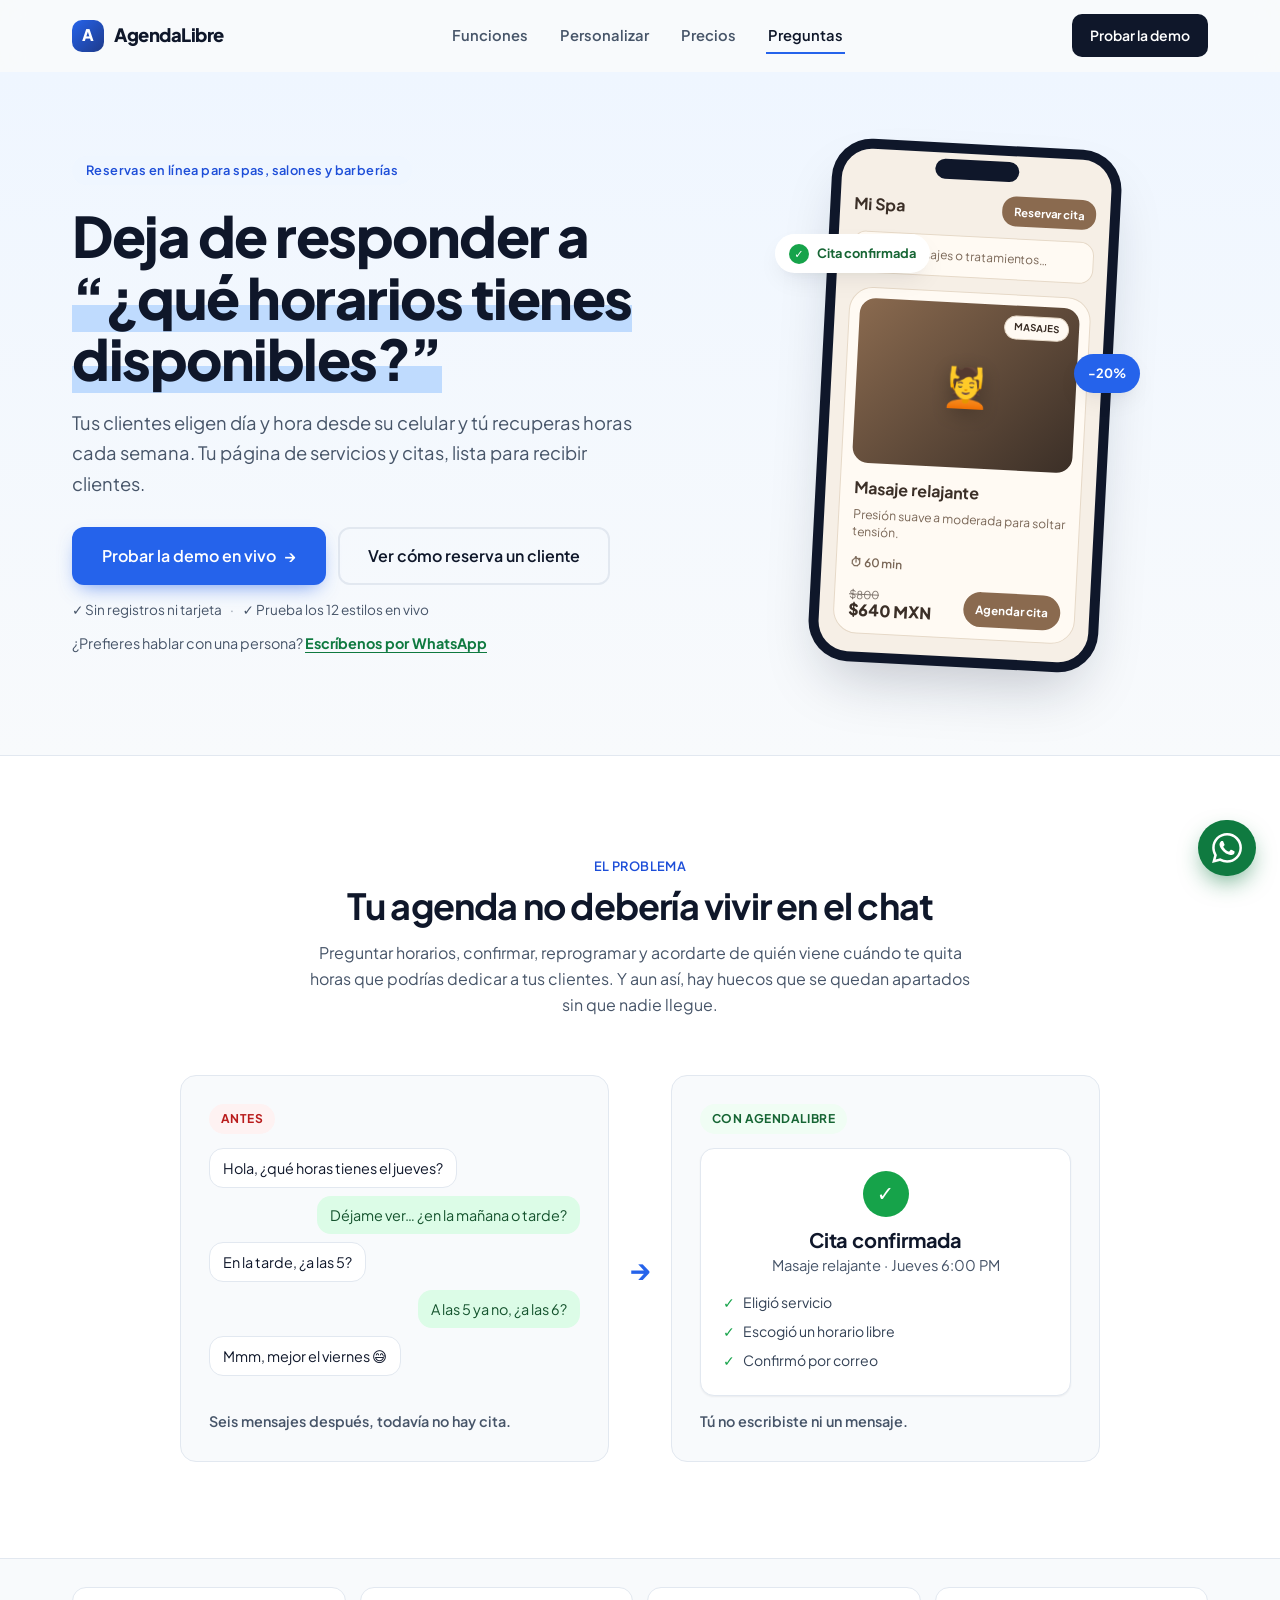
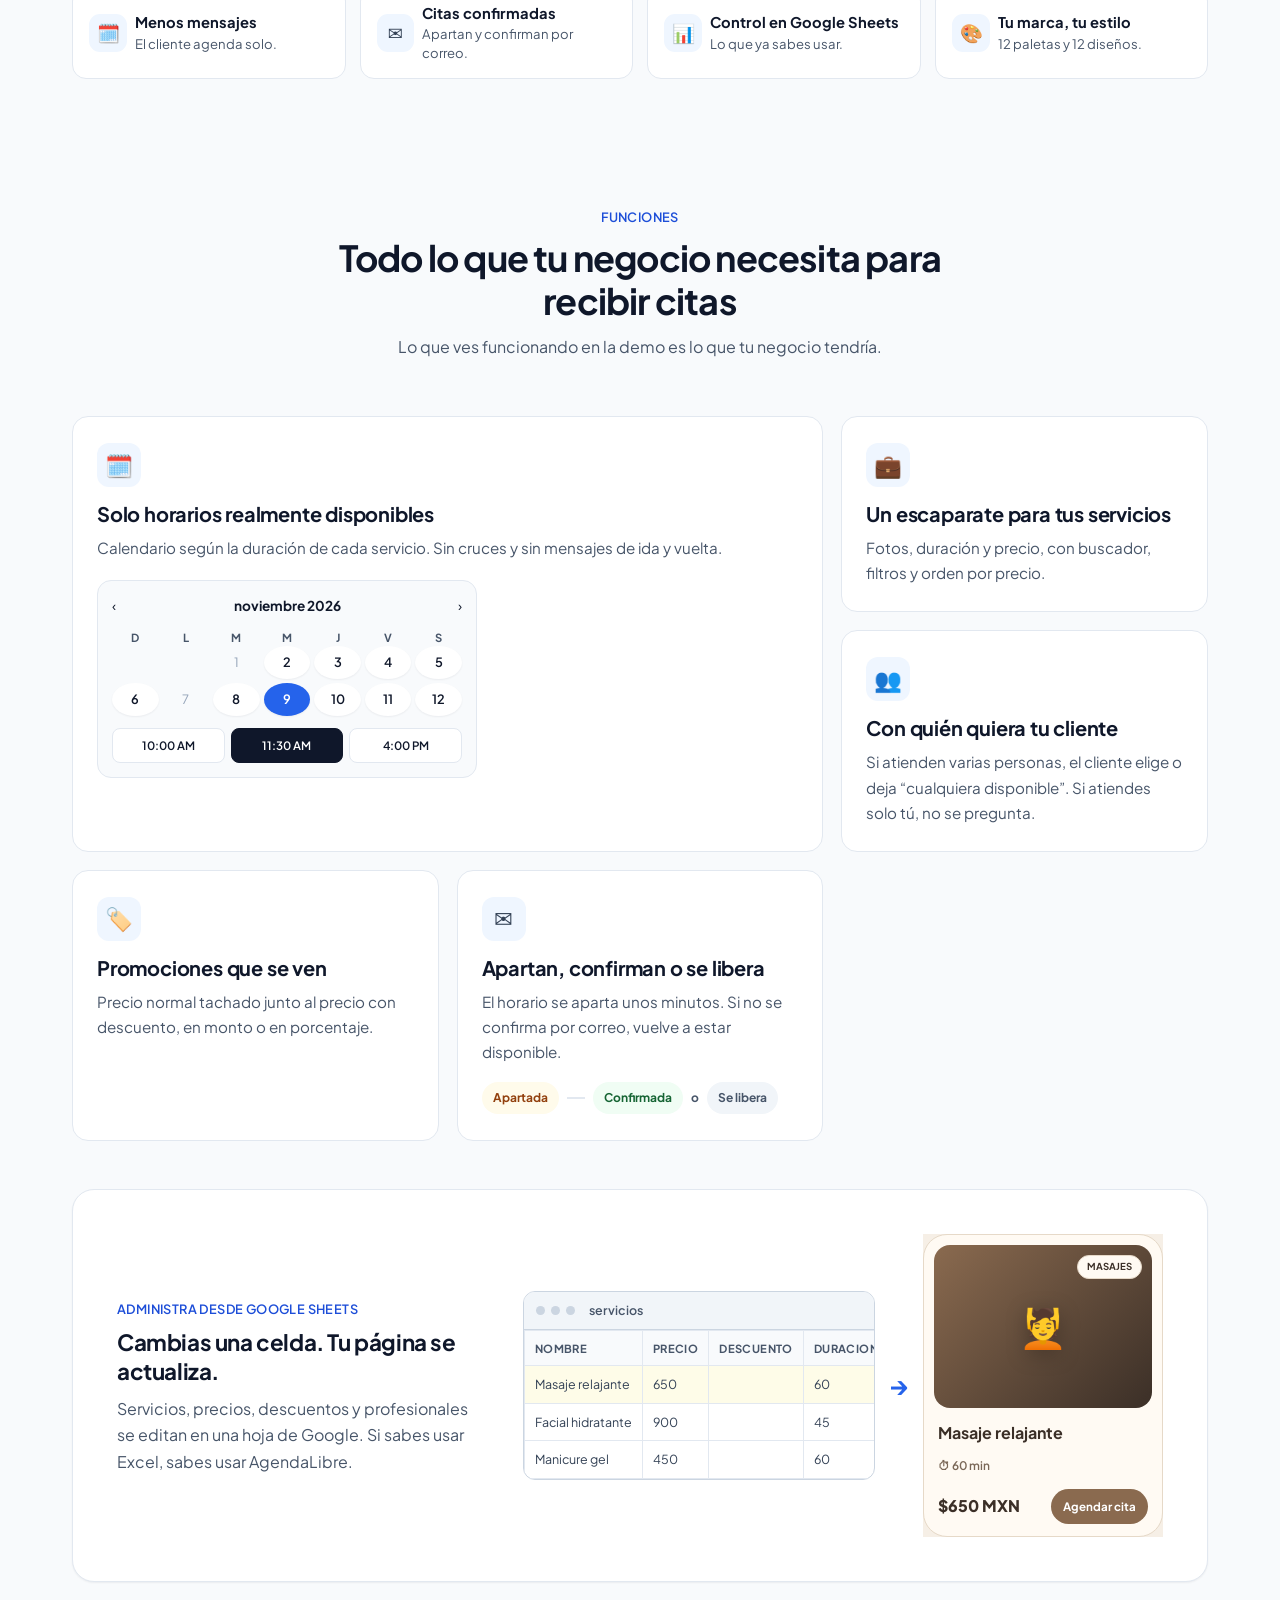
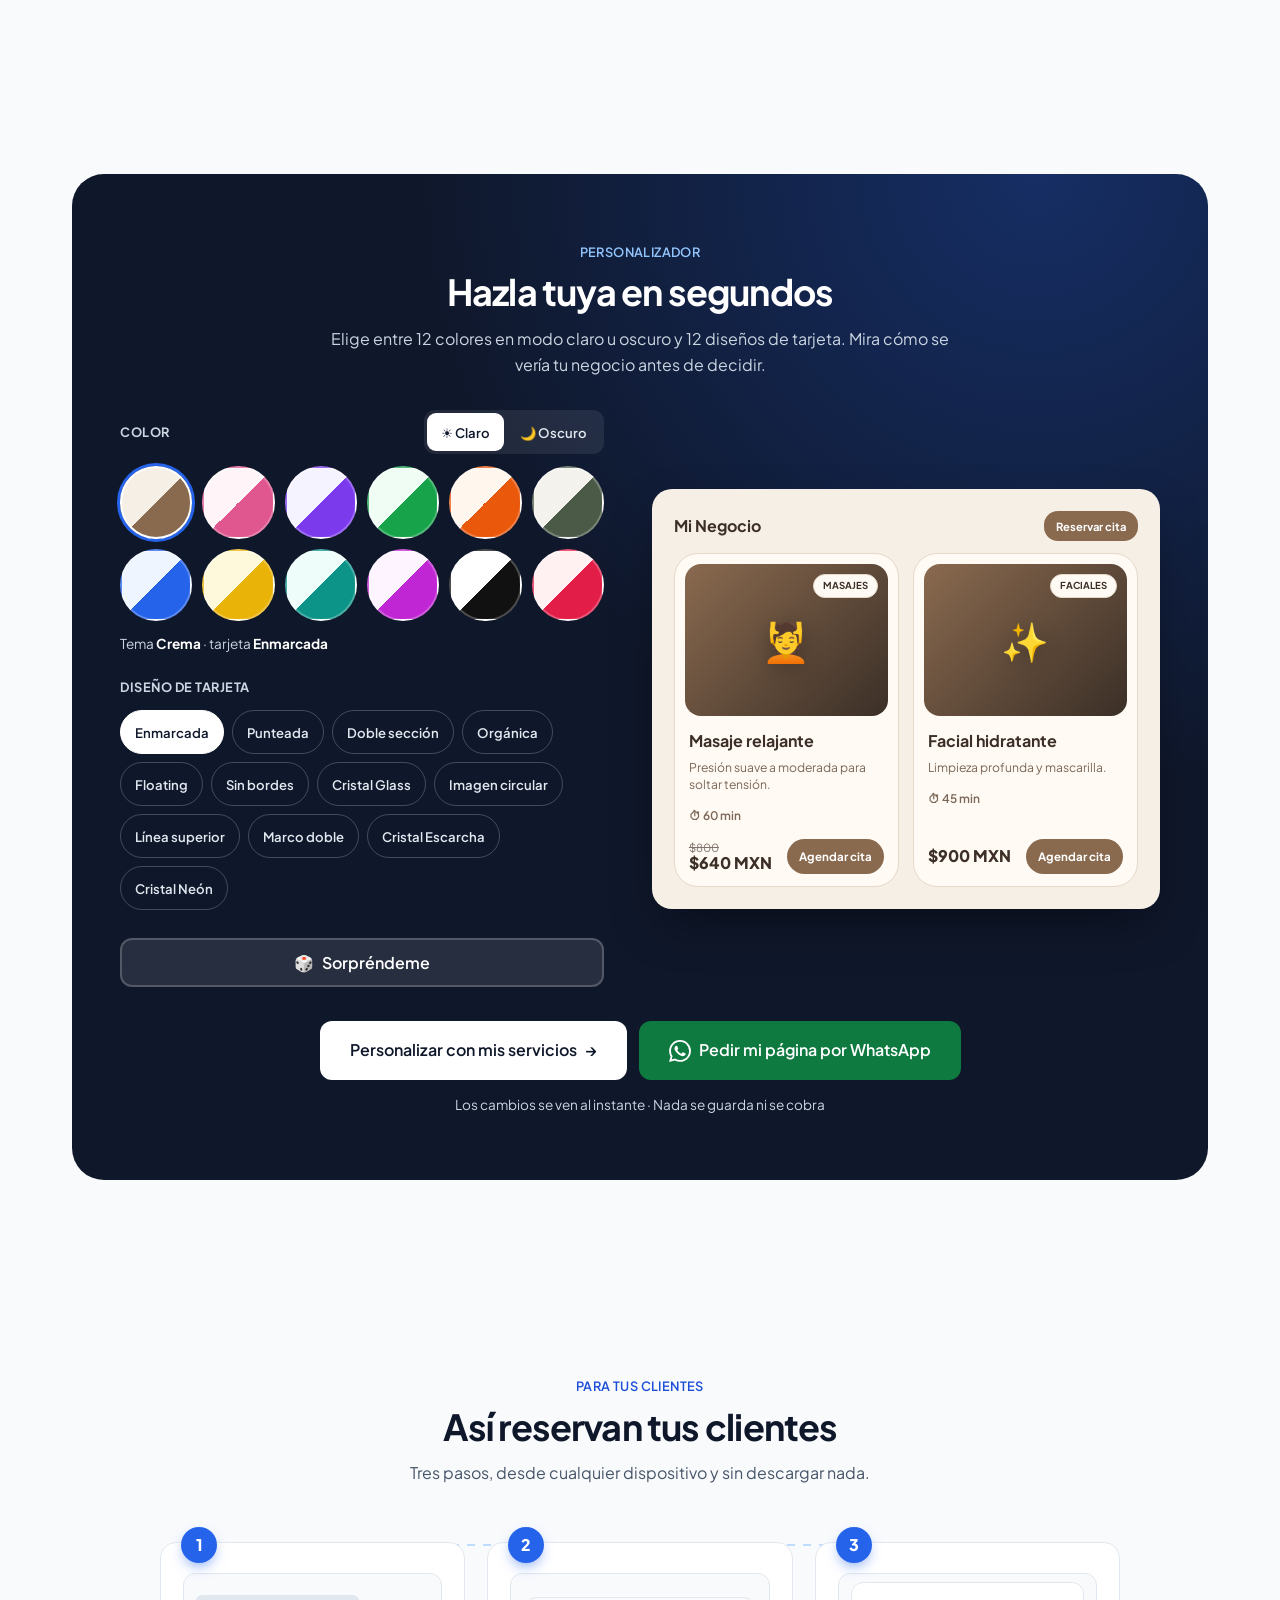
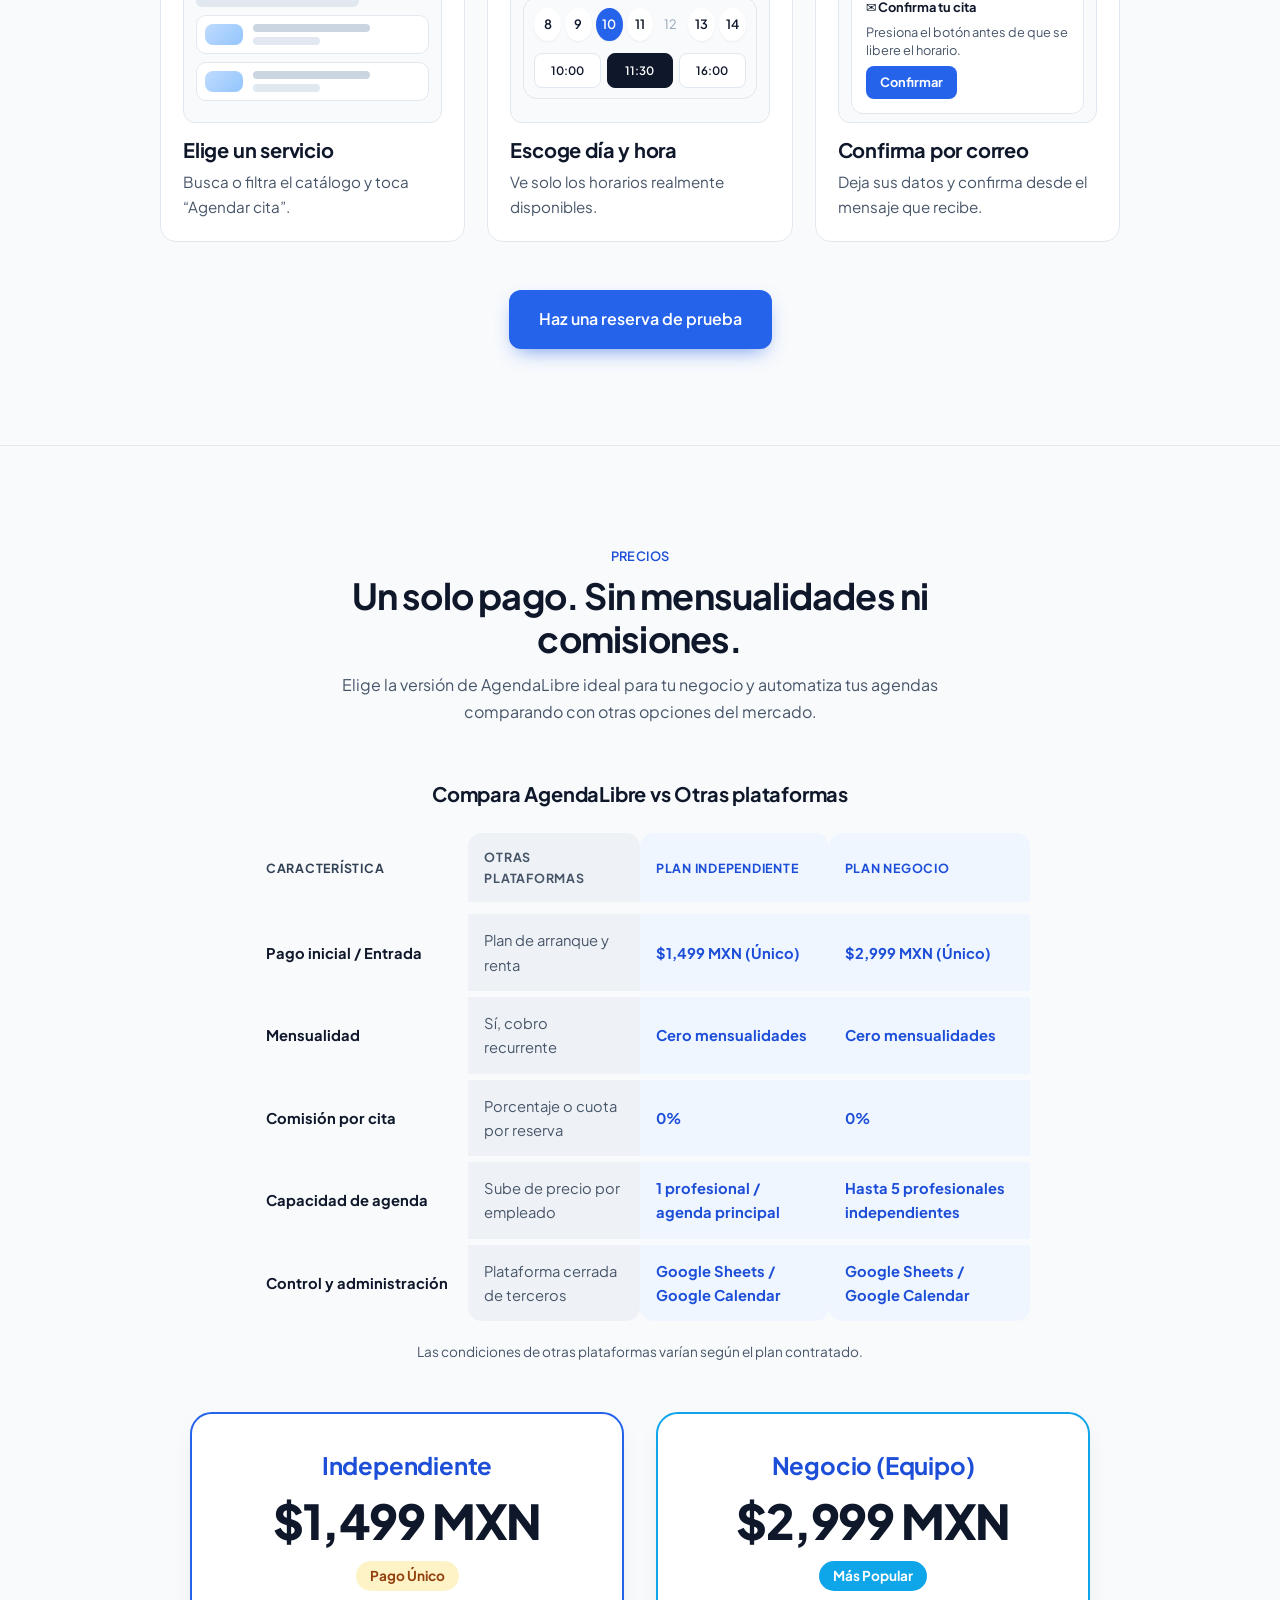
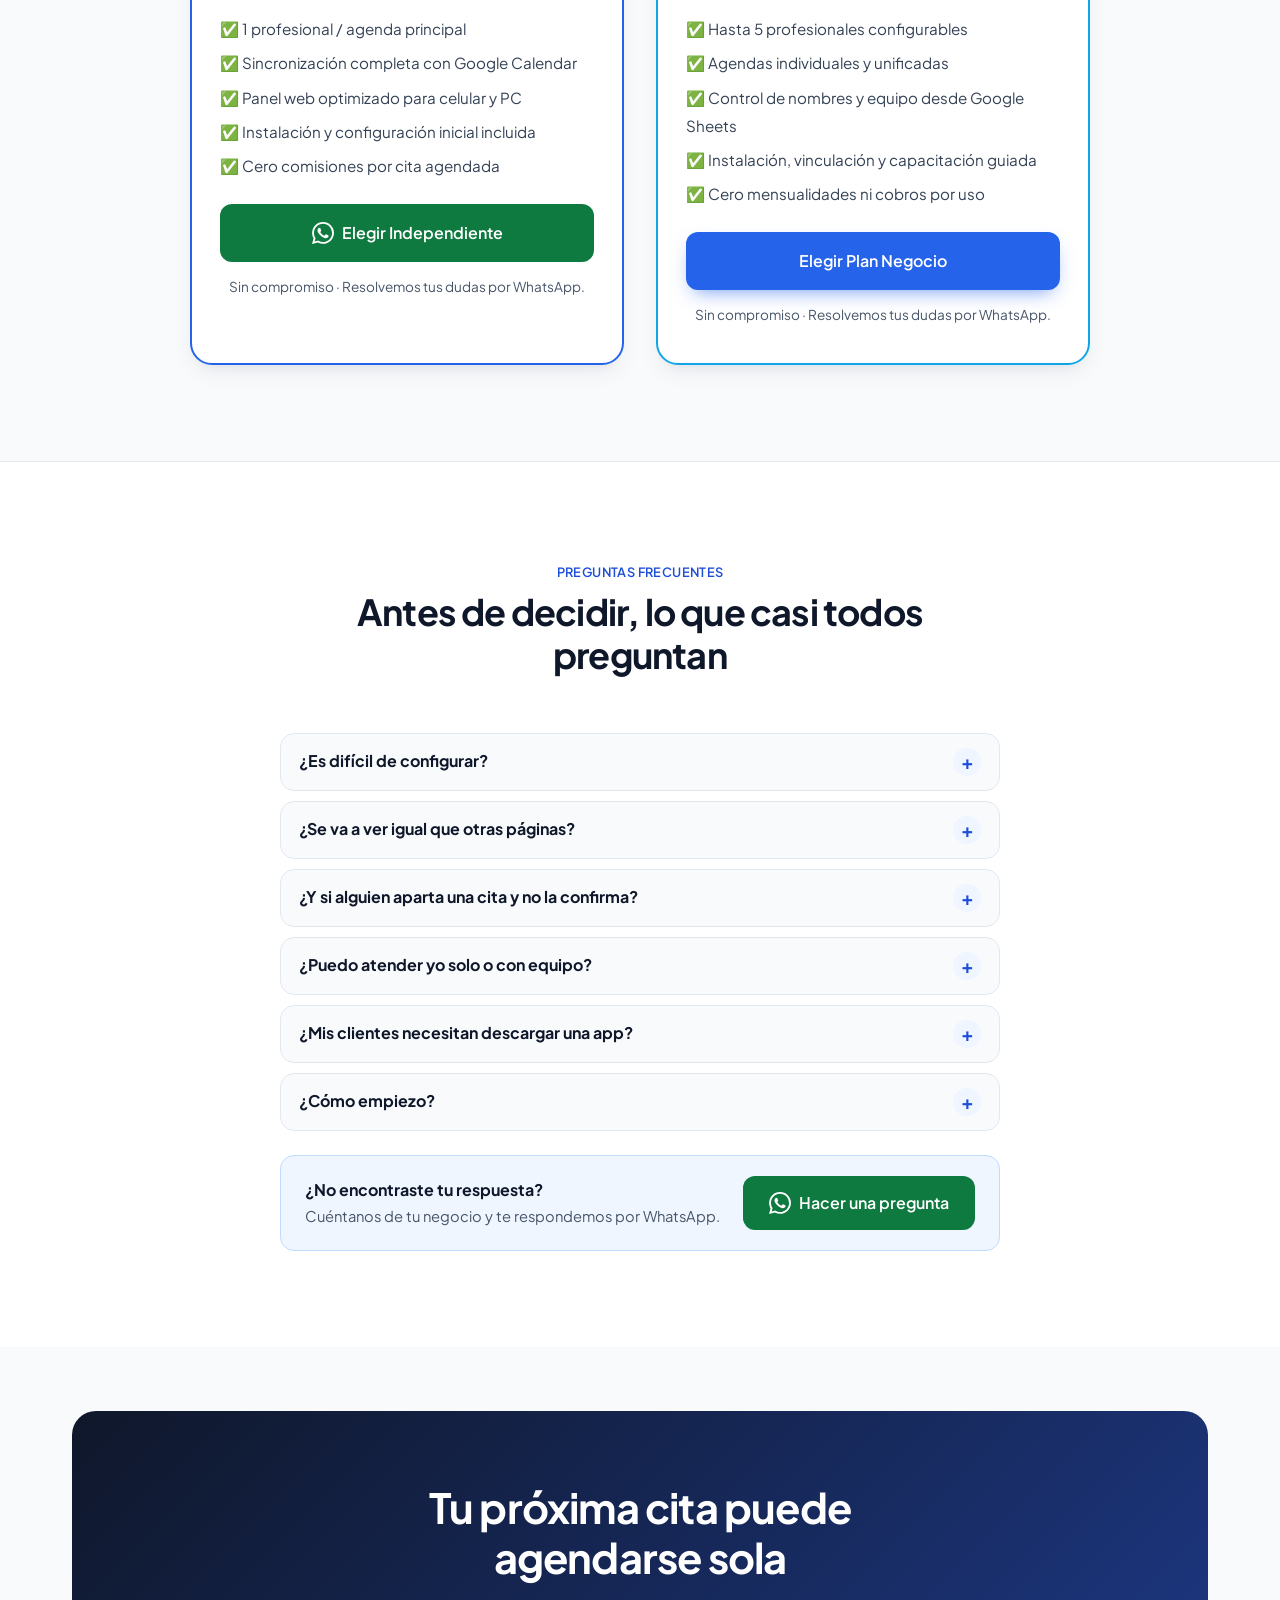
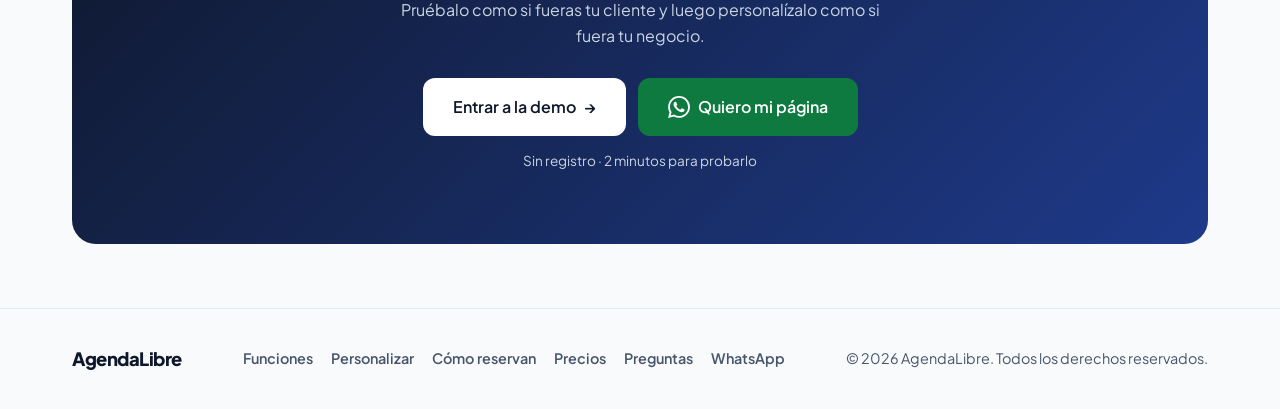
==== commit 057fcba5: "se cambia nombre glowcontrol por agenda libre" ====
--- a/index.html
+++ b/index.html
@@ -6,7 +6,7 @@
     </script>
     <meta charset="UTF-8" />
     <meta name="viewport" content="width=device-width, initial-scale=1.0" />
-    <title>GlowControl | Software de citas para spas y salones</title>
+    <title>Agenda Libre</title>
     <meta
       name="description"
       content="Reservas en línea para spas, salones y barberías. Catálogo, agenda con disponibilidad real y confirmación por correo. Administra desde Google Sheets."
@@ -15,7 +15,7 @@
     <meta property="og:type" content="website" />
     <meta
       property="og:title"
-      content="GlowControl | Software de citas para spas y salones"
+      content="Agenda Libre | Software de citas para spas y salones"
     />
     <meta
       property="og:description"
@@ -36,7 +36,7 @@
       {
         "@context": "https://schema.org",
         "@type": "SoftwareApplication",
-        "name": "GlowControl",
+        "name": "AgendaLibre",
         "applicationCategory": "BusinessApplication",
         "operatingSystem": "Web",
         "description": "Reservas en línea y catálogo de servicios para negocios de belleza y bienestar, administrado desde Google Sheets.",
@@ -121,9 +121,9 @@
     <!-- 1. Navbar sticky -->
     <header class="nav" id="nav">
       <div class="container nav-inner">
-        <a href="#top" class="logo" aria-label="GlowControl, inicio">
-          <span class="logo-mark" aria-hidden="true">G</span>
-          <span class="logo-text">GlowControl</span>
+        <a href="#top" class="logo" aria-label="AgendaLibre, inicio">
+          <span class="logo-mark" aria-hidden="true">A</span>
+          <span class="logo-text">AgendaLibre</span>
         </a>
         <nav class="nav-links" aria-label="Principal">
           <a href="#funciones">Funciones</a>
@@ -146,7 +146,8 @@
               >Reservas en línea para spas, salones y barberías</span
             >
             <h1>
-              Deja de responder <span class="hl">“¿qué horas tienes?”</span>
+              Deja de responder a
+              <span class="hl">“¿qué horarios tienes disponibles?”</span>
             </h1>
             <p class="lead">
               Tus clientes eligen día y hora desde su celular y tú recuperas
@@ -171,7 +172,7 @@
               <a
                 href="https://wa.me/5213312892022"
                 data-wa
-                data-msg="Hola, vi GlowControl y tengo una duda antes de probar la demo."
+                data-msg="Hola, vi AgendaLibre y tengo una duda antes de probar la demo."
                 >Escríbenos por WhatsApp</a
               >
             </p>
@@ -254,7 +255,7 @@
             <div class="vs-arrow" aria-hidden="true">→</div>
 
             <div class="vs-col vs-after reveal">
-              <span class="vs-tag vs-tag-good">Con GlowControl</span>
+              <span class="vs-tag vs-tag-good">Con AgendaLibre</span>
               <div class="done-card">
                 <div class="done-ico">✓</div>
                 <h3>Cita confirmada</h3>
@@ -396,7 +397,7 @@
               <h3>Cambias una celda. Tu página se actualiza.</h3>
               <p>
                 Servicios, precios, descuentos y profesionales se editan en una
-                hoja de Google. Si sabes usar Excel, sabes usar GlowControl.
+                hoja de Google. Si sabes usar Excel, sabes usar AgendaLibre.
               </p>
             </div>
 
@@ -597,7 +598,7 @@
                 <a
                   href="https://wa.me/5213312892022"
                   data-wa
-                  data-msg="Hola, estuve personalizando la demo de GlowControl y quiero mi página de citas."
+                  data-msg="Hola, estuve personalizando la demo de AgendaLibre y quiero mi página de citas."
                   class="btn btn-wa btn-lg"
                   ><svg class="wa-ico" aria-hidden="true">
                     <use href="#wa-ico" />
@@ -683,18 +684,18 @@
             <span class="eyebrow">Precios</span>
             <h2>Un solo pago. Sin mensualidades ni comisiones.</h2>
             <p>
-              Elige la versión de GlowControl ideal para tu negocio y automatiza
+              Elige la versión de AgendaLibre ideal para tu negocio y automatiza
               tus agendas comparando con otras opciones del mercado.
             </p>
           </div>
 
           <div class="compare-wrap reveal">
             <h3 class="compare-title">
-              Compara GlowControl vs Otras plataformas
+              Compara AgendaLibre vs Otras plataformas
             </h3>
             <table class="compare-table">
               <caption class="sr-only">
-                Comparativa entre otras plataformas y los planes de GlowControl
+                Comparativa entre otras plataformas y los planes de AgendaLibre
               </caption>
               <thead>
                 <tr>
@@ -772,7 +773,7 @@
               </ul>
 
               <a
-                href="https://wa.me/5213312892022?text=Hola%2C%20quiero%20adquirir%20GlowControl%20Plan%20Independiente."
+                href="https://wa.me/5213312892022?text=Hola%2C%20quiero%20adquirir%20AgendaLibre%20Plan%20Independiente."
                 target="_blank"
                 rel="noopener"
                 class="btn btn-wa btn-lg btn-block"
@@ -814,7 +815,7 @@
               </ul>
 
               <a
-                href="https://wa.me/5213312892022?text=Hola%2C%20quiero%20adquirir%20GlowControl%20Plan%20Negocio."
+                href="https://wa.me/5213312892022?text=Hola%2C%20quiero%20adquirir%20AgendaLibre%20Plan%20Negocio."
                 target="_blank"
                 rel="noopener"
                 class="btn btn-primary btn-lg btn-block"
@@ -895,7 +896,7 @@
             <a
               href="https://wa.me/5213312892022"
               data-wa
-              data-msg="Hola, tengo una pregunta sobre GlowControl."
+              data-msg="Hola, tengo una pregunta sobre AgendaLibre."
               class="btn btn-wa"
               ><svg class="wa-ico" aria-hidden="true">
                 <use href="#wa-ico" />
@@ -922,7 +923,7 @@
               <a
                 href="https://wa.me/5213312892022"
                 data-wa
-                data-msg="Hola, vi la demo de GlowControl y quiero activar mi página de citas."
+                data-msg="Hola, vi la demo de AgendaLibre y quiero activar mi página de citas."
                 class="btn btn-wa btn-lg"
                 ><svg class="wa-ico" aria-hidden="true">
                   <use href="#wa-ico" />
@@ -941,7 +942,7 @@
     <!-- Footer -->
     <footer class="footer">
       <div class="container footer-inner">
-        <span class="logo-text">GlowControl</span>
+        <span class="logo-text">AgendaLibre</span>
         <nav class="footer-links" aria-label="Pie de página">
           <a href="#funciones">Funciones</a>
           <a href="#personalizar">Personalizar</a>
@@ -950,7 +951,7 @@
           <a href="#faq">Preguntas</a>
           <a href="https://wa.me/5213312892022" data-wa>WhatsApp</a>
         </nav>
-        <p>&copy; 2026 GlowControl. Todos los derechos reservados.</p>
+        <p>&copy; 2026 AgendaLibre. Todos los derechos reservados.</p>
       </div>
     </footer>
 
@@ -958,7 +959,7 @@
     <a
       href="https://wa.me/5213312892022"
       data-wa
-      data-msg="Hola, vi la página de GlowControl y quiero más información."
+      data-msg="Hola, vi la página de AgendaLibre y quiero más información."
       class="wa-fab"
       aria-label="Escríbenos por WhatsApp"
       title="Escríbenos por WhatsApp"
--- a/style.css
+++ b/style.css
@@ -1,5 +1,5 @@
 /* ==========================================================================
-   GlowControl · Landing (index)
+   AgendaLibre · Landing (index)
    Mobile-first. Tokens → base → layout → secciones → componentes del tema
    ========================================================================== */
 
@@ -1539,7 +1539,7 @@
     }
 
     .compare-table td.us::before {
-        content: 'GlowControl';
+        content: 'AgendaLibre';
     }
 
     .compare-table tbody tr:last-child .them,
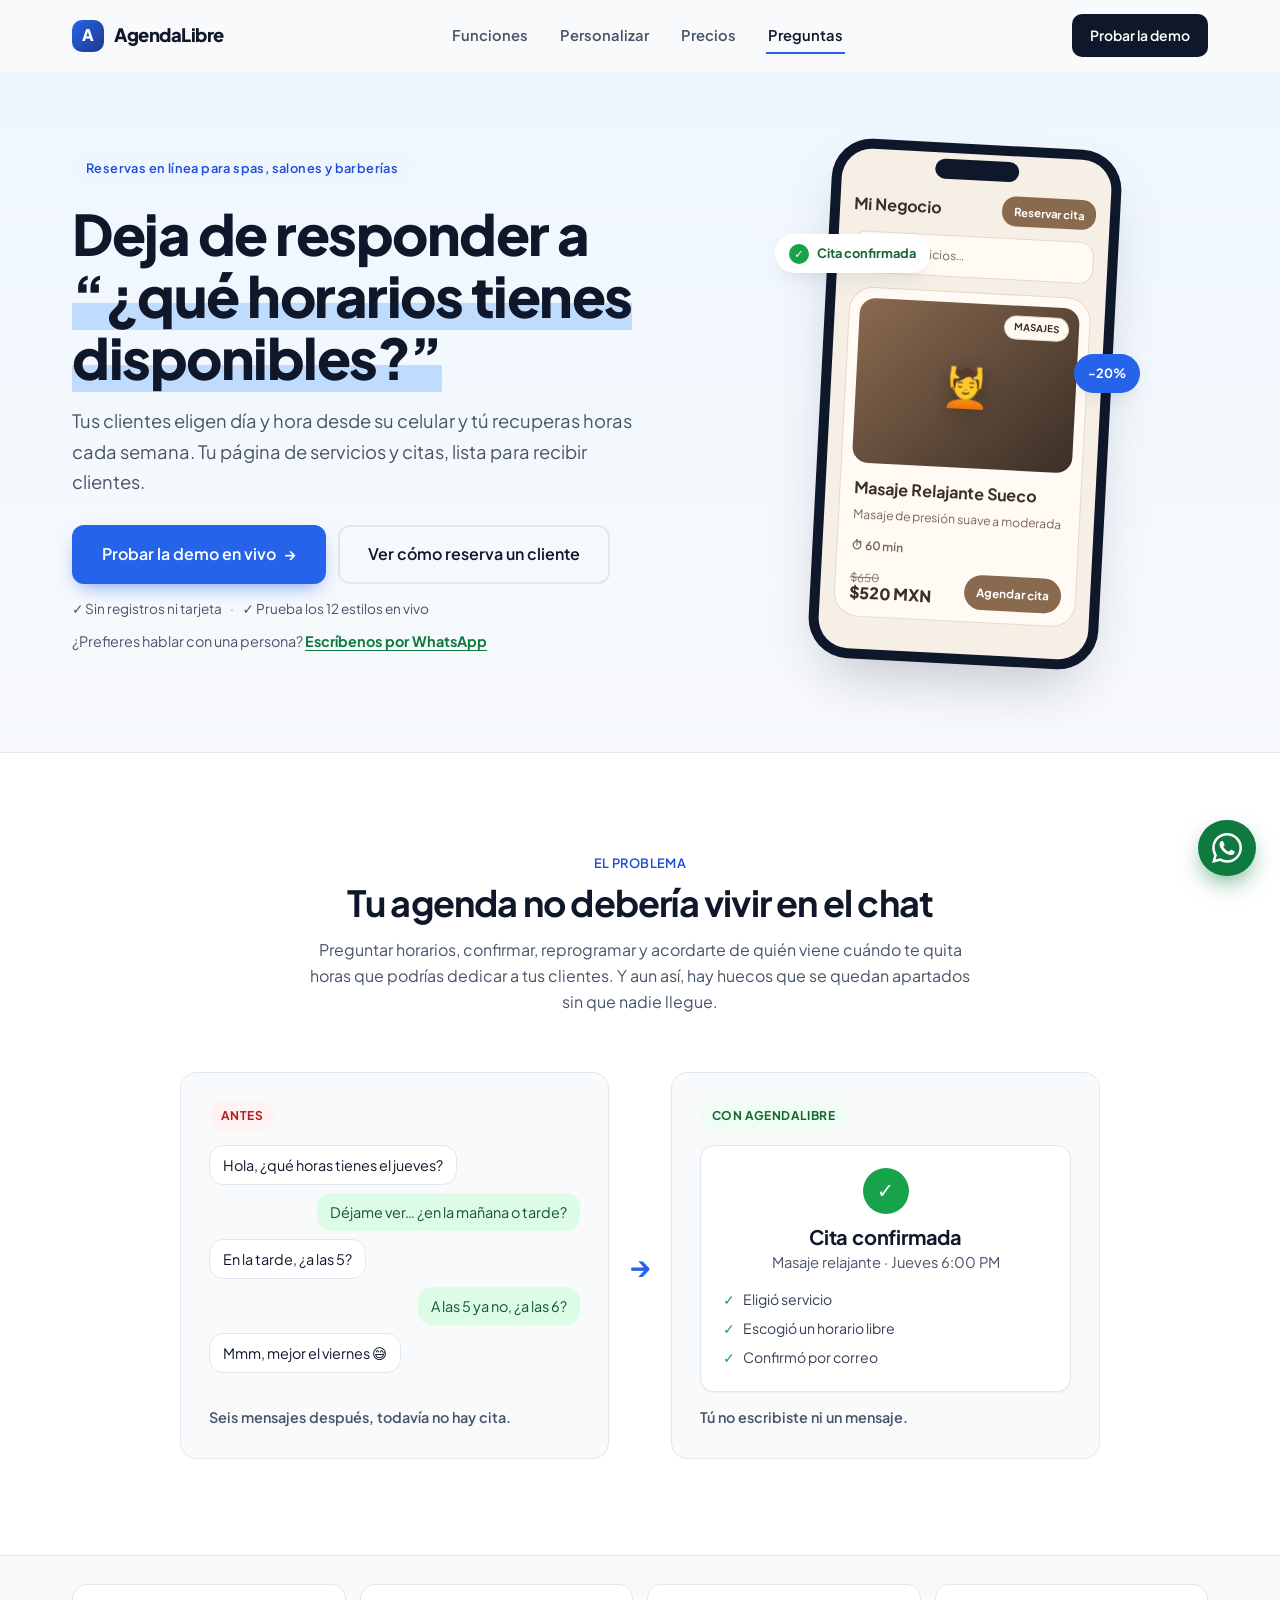
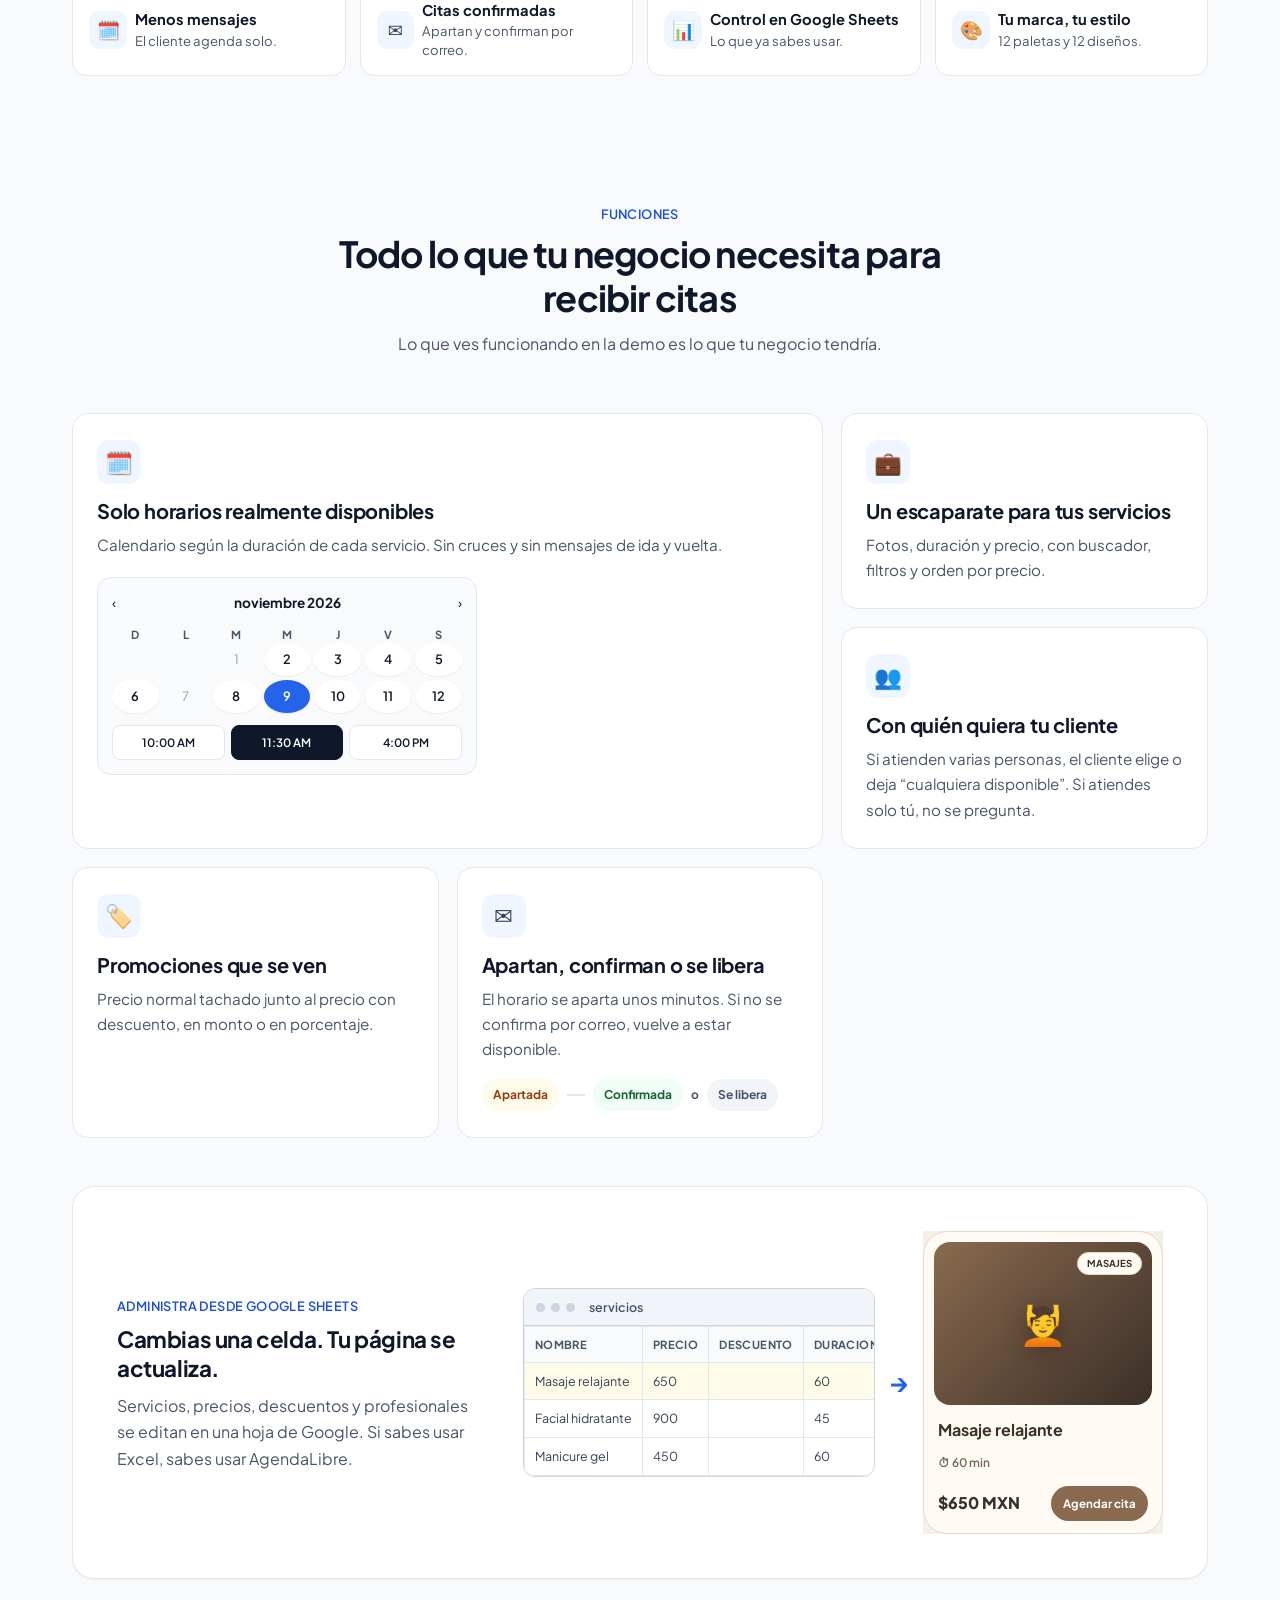
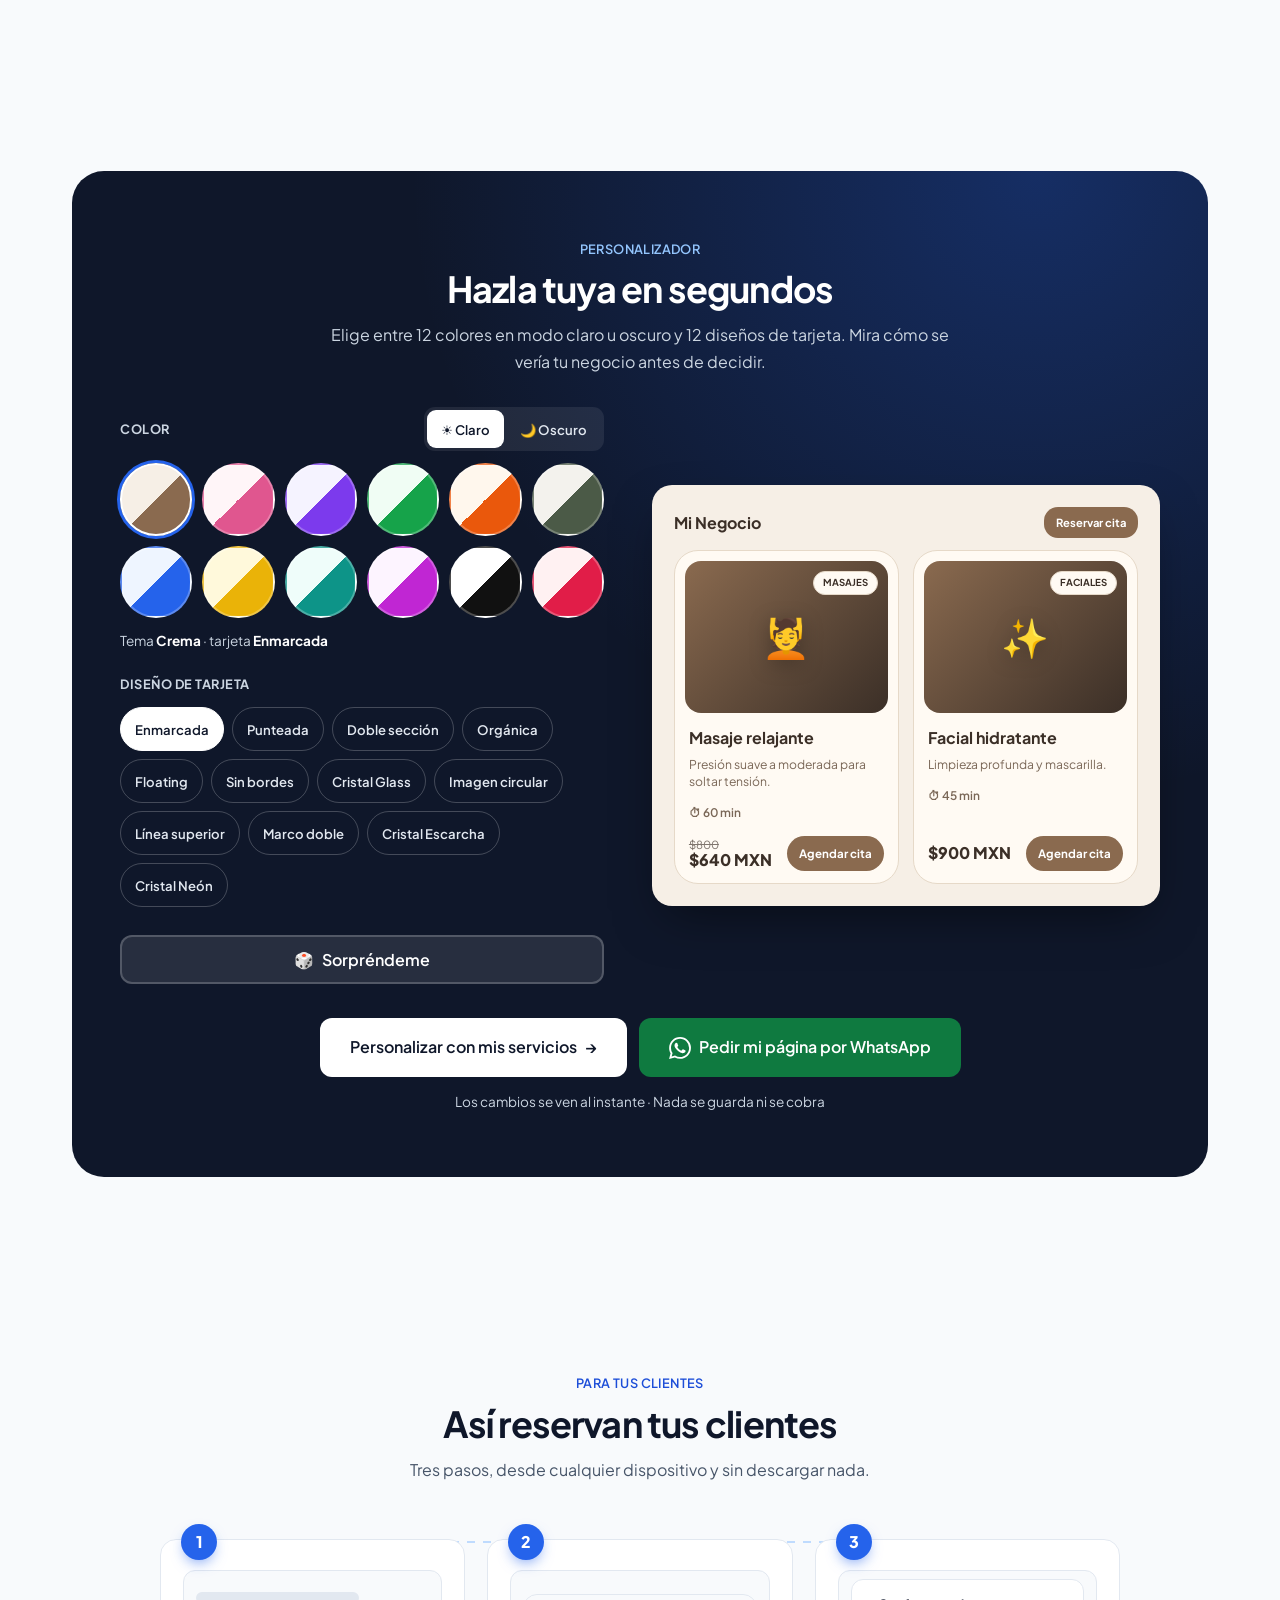
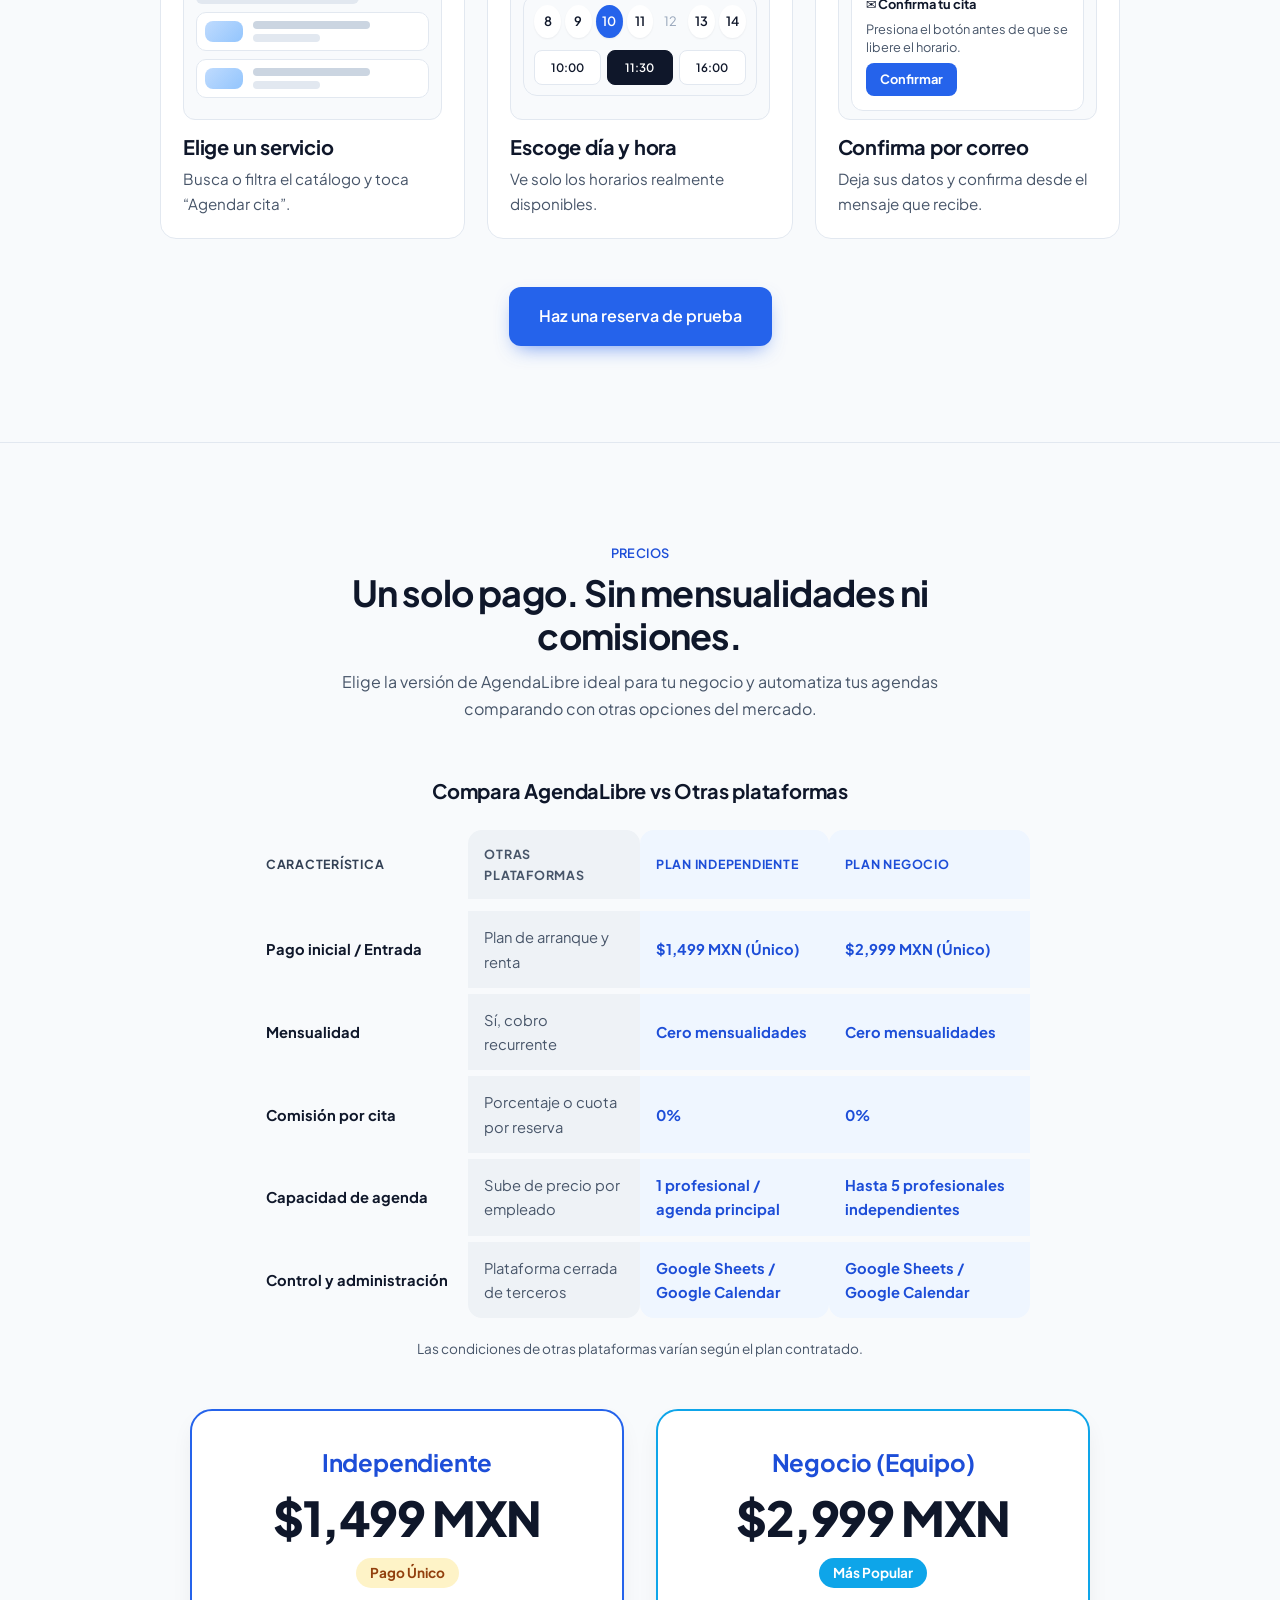
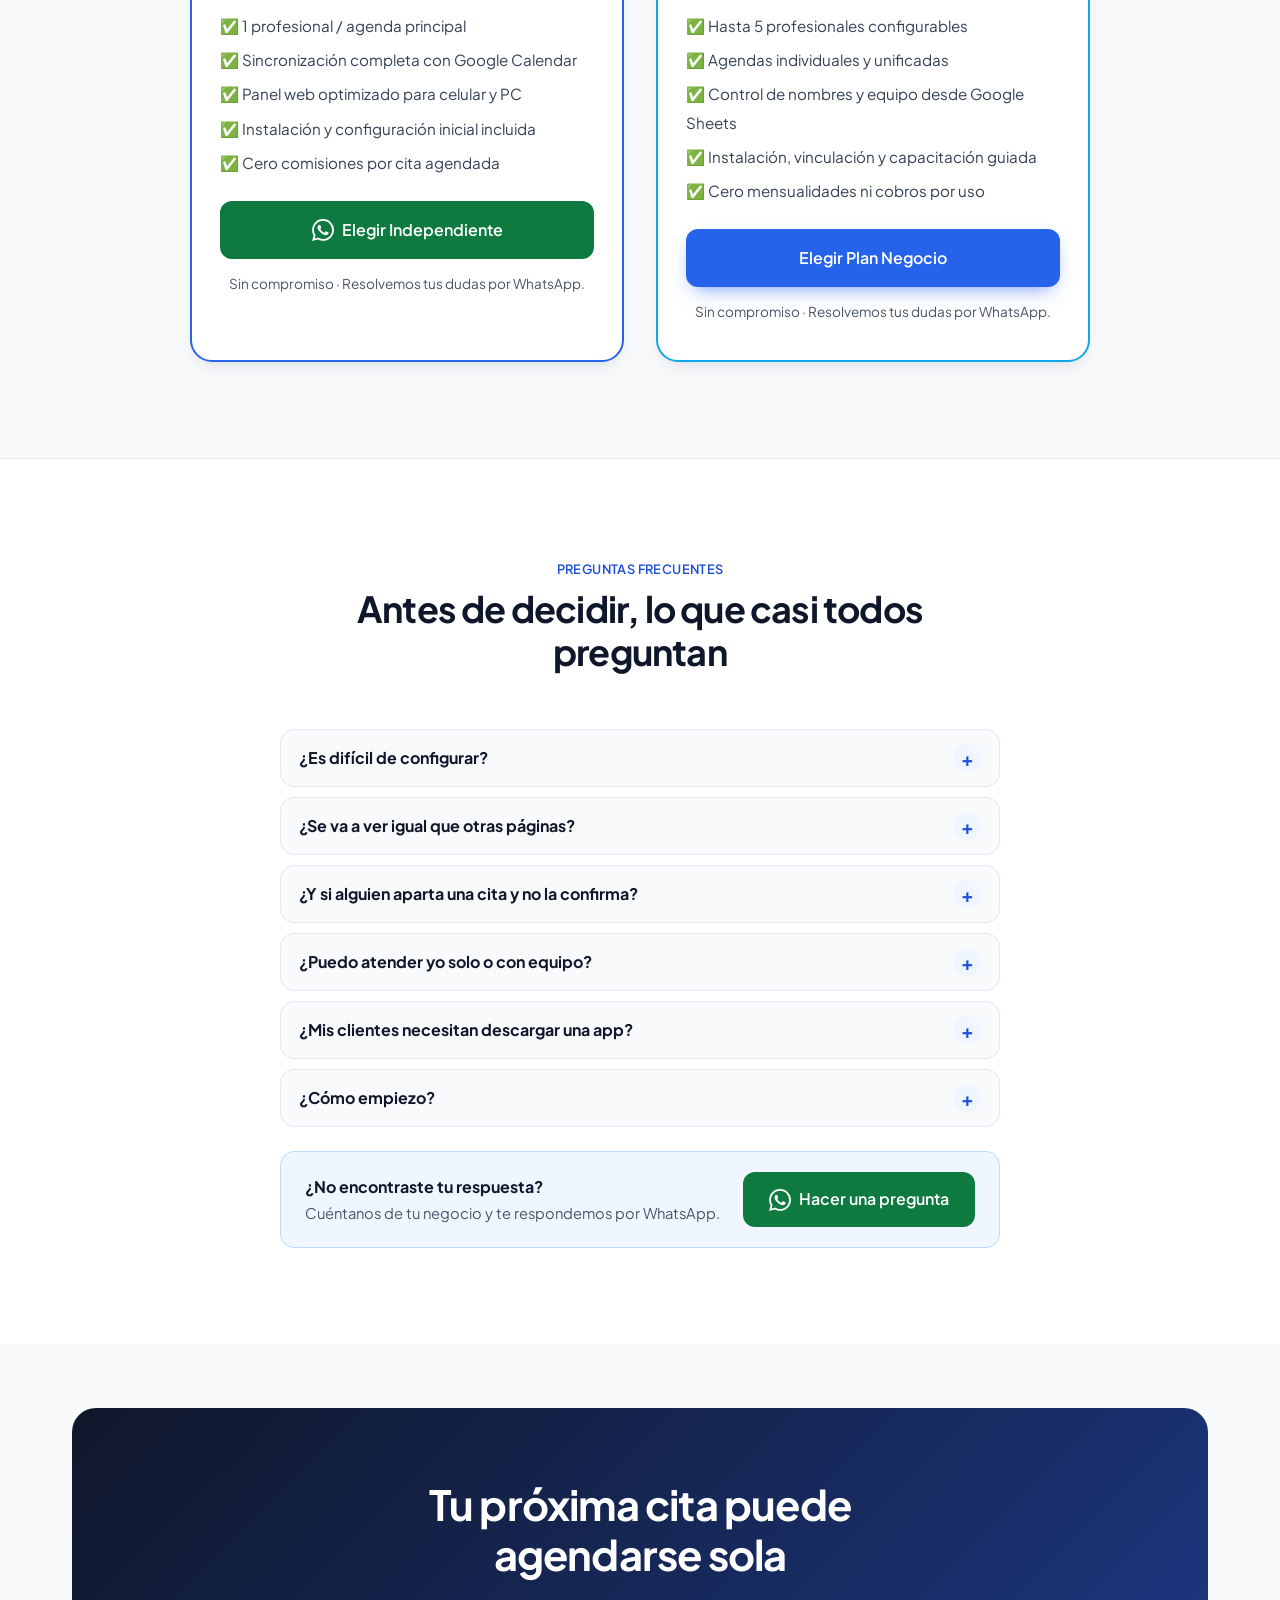
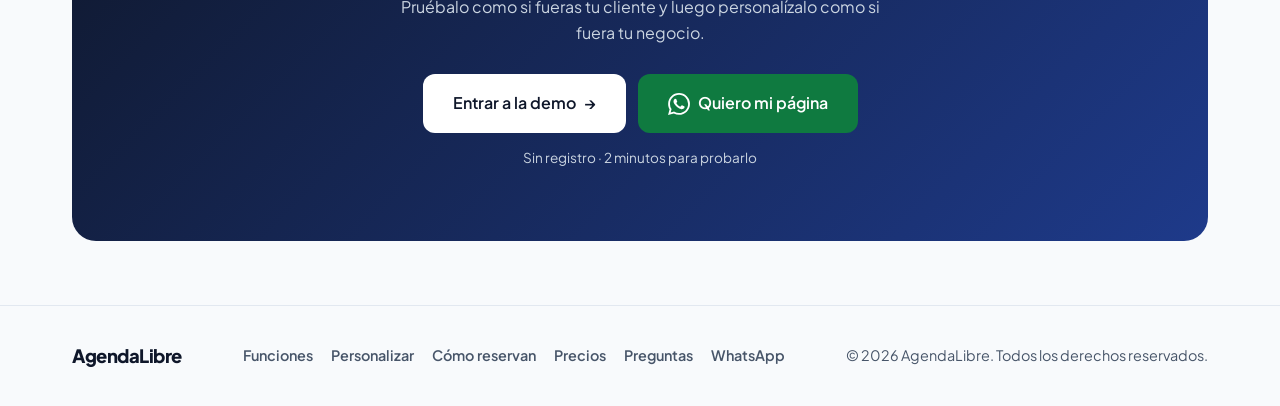
==== commit 859cdd0e: "se ajusta hero" ====
--- a/index.html
+++ b/index.html
@@ -191,13 +191,13 @@
                 id="hero-themed"
                 data-card="framed"
                 role="img"
-                aria-label="Celular mostrando el catálogo de servicios de un spa con precio y botón Agendar cita"
+                aria-label="Celular mostrando el catálogo de servicios de un negocio con precio y botón Agendar cita"
               >
                 <div class="ph-top">
-                  <strong class="ph-brand">Mi Spa</strong>
+                  <strong class="ph-brand">Mi Negocio</strong>
                   <span class="ph-pill">Reservar cita</span>
                 </div>
-                <div class="ph-search">Buscar masajes o tratamientos…</div>
+                <div class="ph-search">Buscar servicios…</div>
 
                 <article class="svc">
                   <div class="svc-img">
@@ -205,14 +205,14 @@
                     <span class="svc-cat">Masajes</span>
                   </div>
                   <div class="svc-body">
-                    <h4>Masaje relajante</h4>
-                    <p>Presión suave a moderada para soltar tensión.</p>
+                    <h4>Masaje Relajante Sueco</h4>
+                    <p>Masaje de presión suave a moderada</p>
                     <span class="svc-dur">⏱ 60 min</span>
                   </div>
                   <div class="svc-foot">
                     <span class="svc-price">
-                      <small class="svc-old"><s>$800</s></small>
-                      <b>$640 MXN</b>
+                      <small class="svc-old"><s>$650</s></small>
+                      <b>$520 MXN</b>
                     </span>
                     <span class="svc-btn">Agendar cita</span>
                   </div>
--- a/style.css
+++ b/style.css
@@ -2594,4 +2594,13 @@
         opacity: 1;
         transform: none;
     }
+}
+
+/* Hero: fundido del servicio al cambiar de tema */
+#hero-themed :is(.svc-emoji, .svc-cat, .svc-body, .svc-price) {
+    transition: opacity 0.25s ease;
+}
+
+#hero-themed.swapping :is(.svc-emoji, .svc-cat, .svc-body, .svc-price) {
+    opacity: 0;
 }
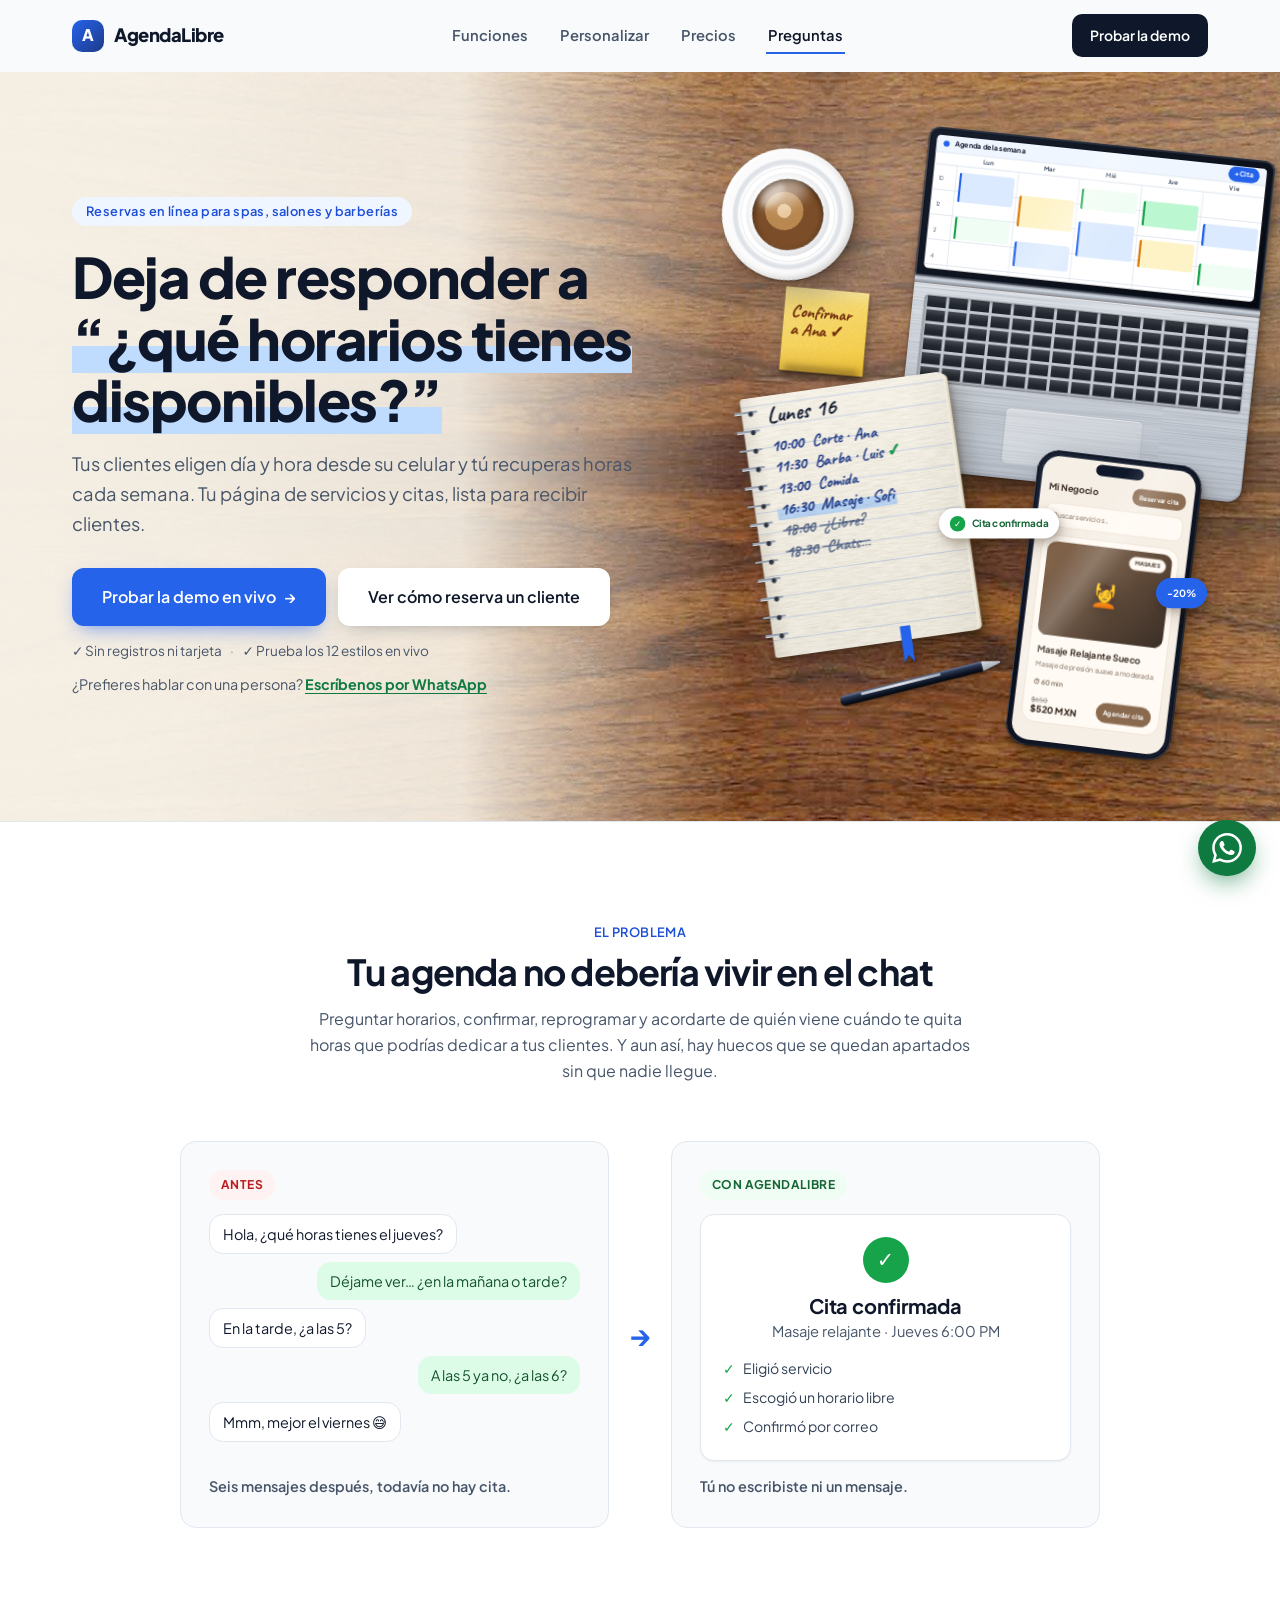
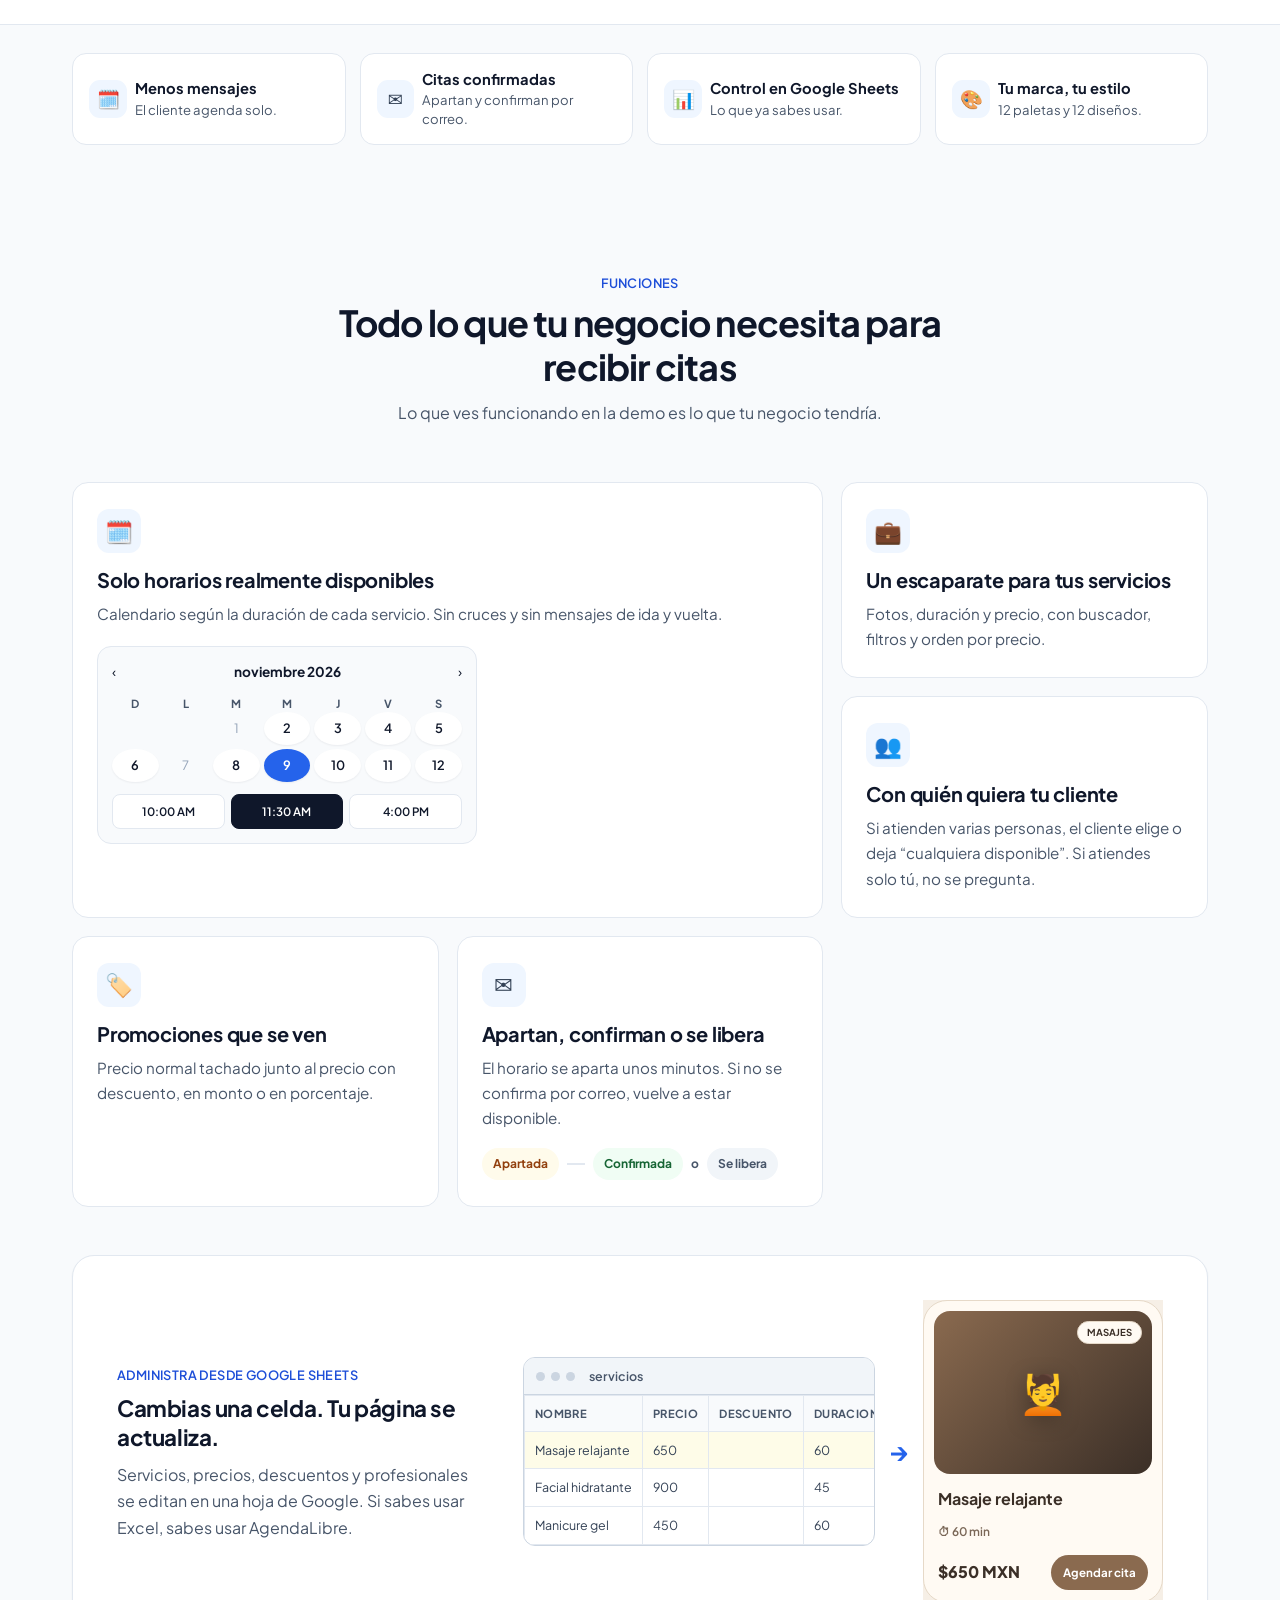
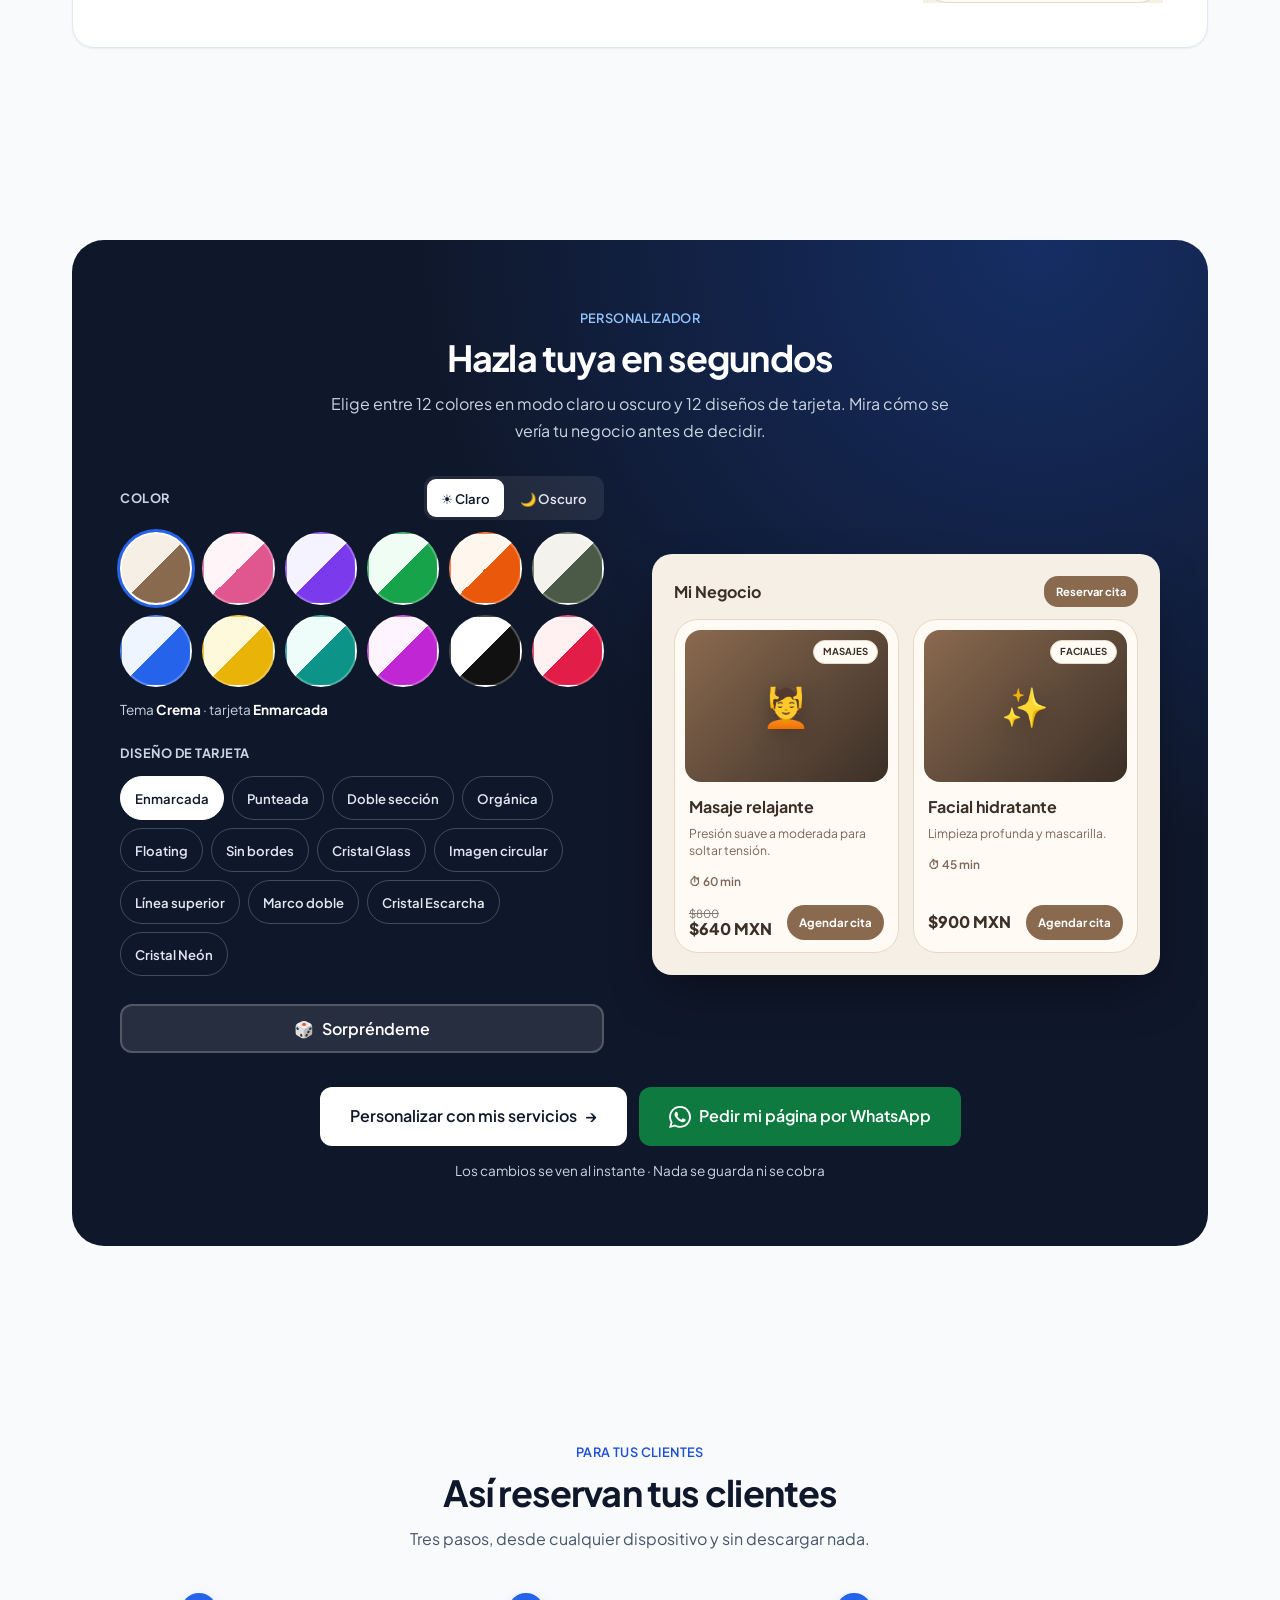
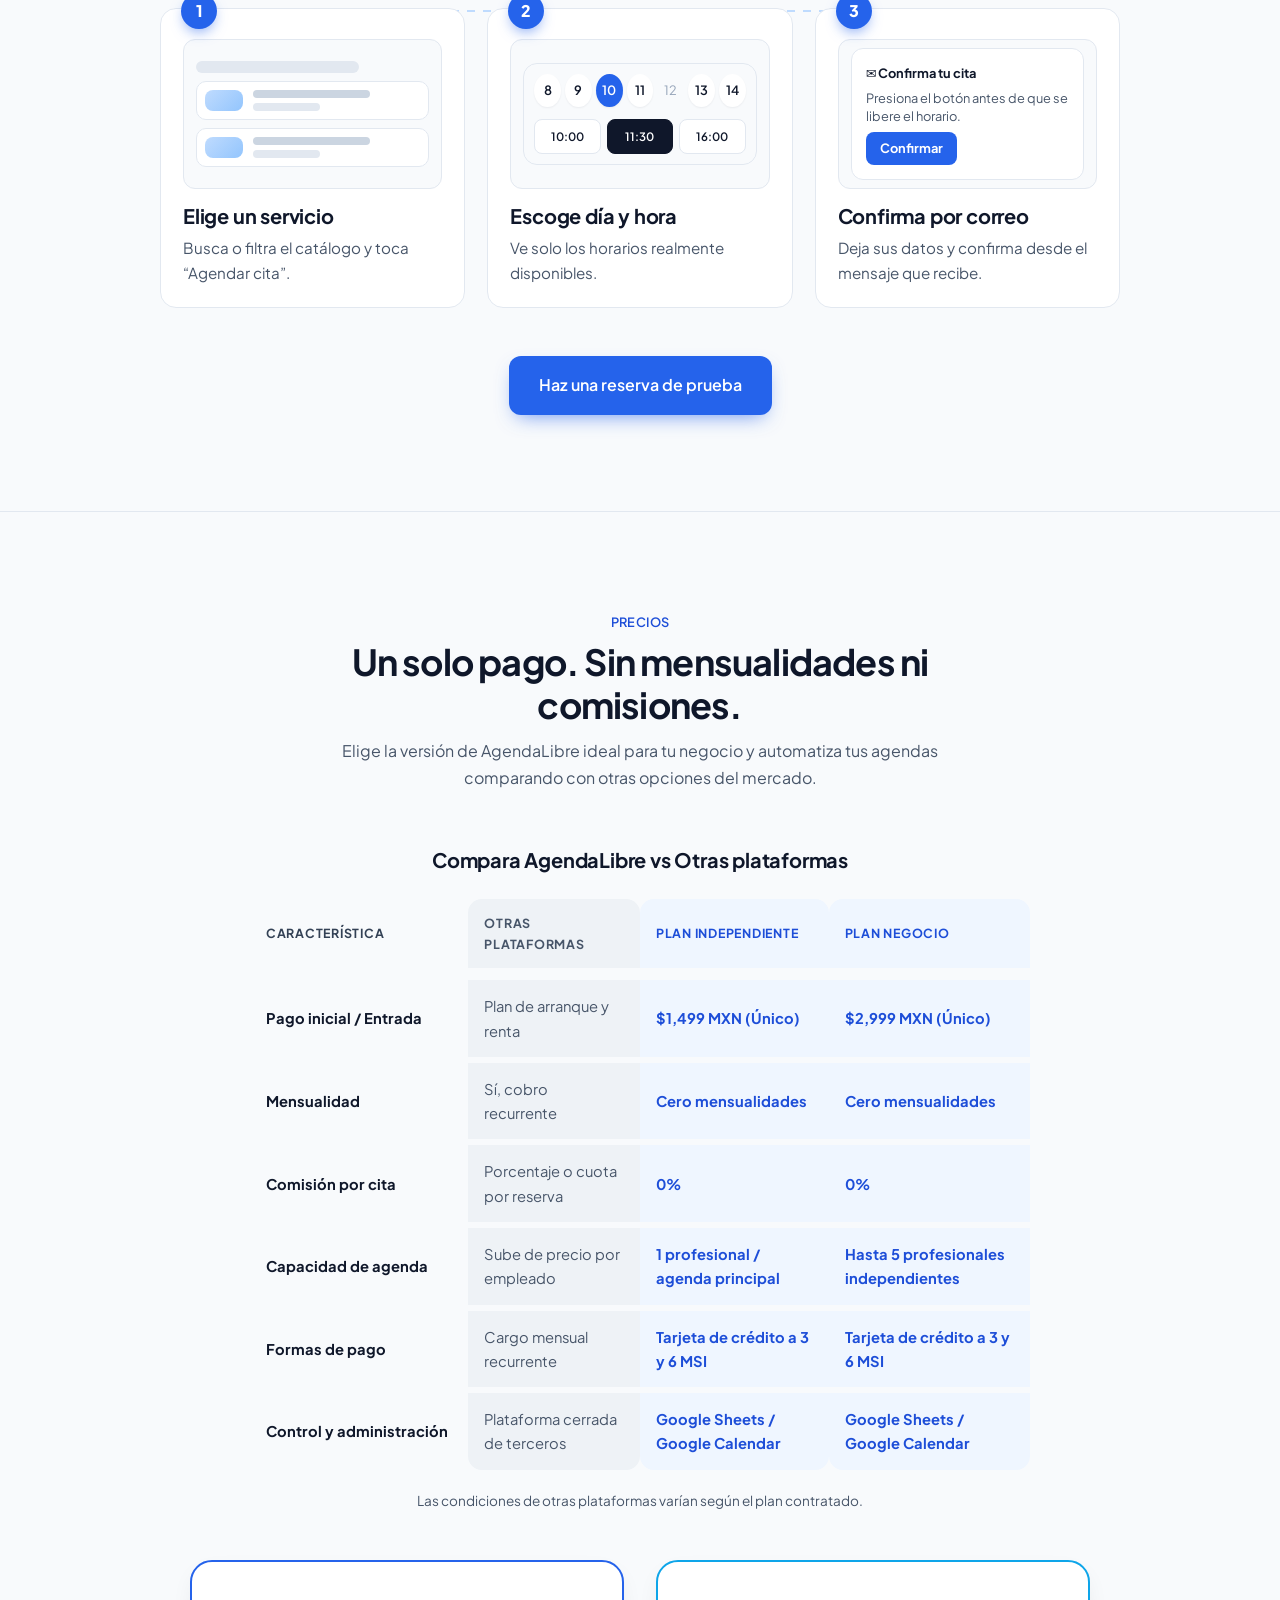
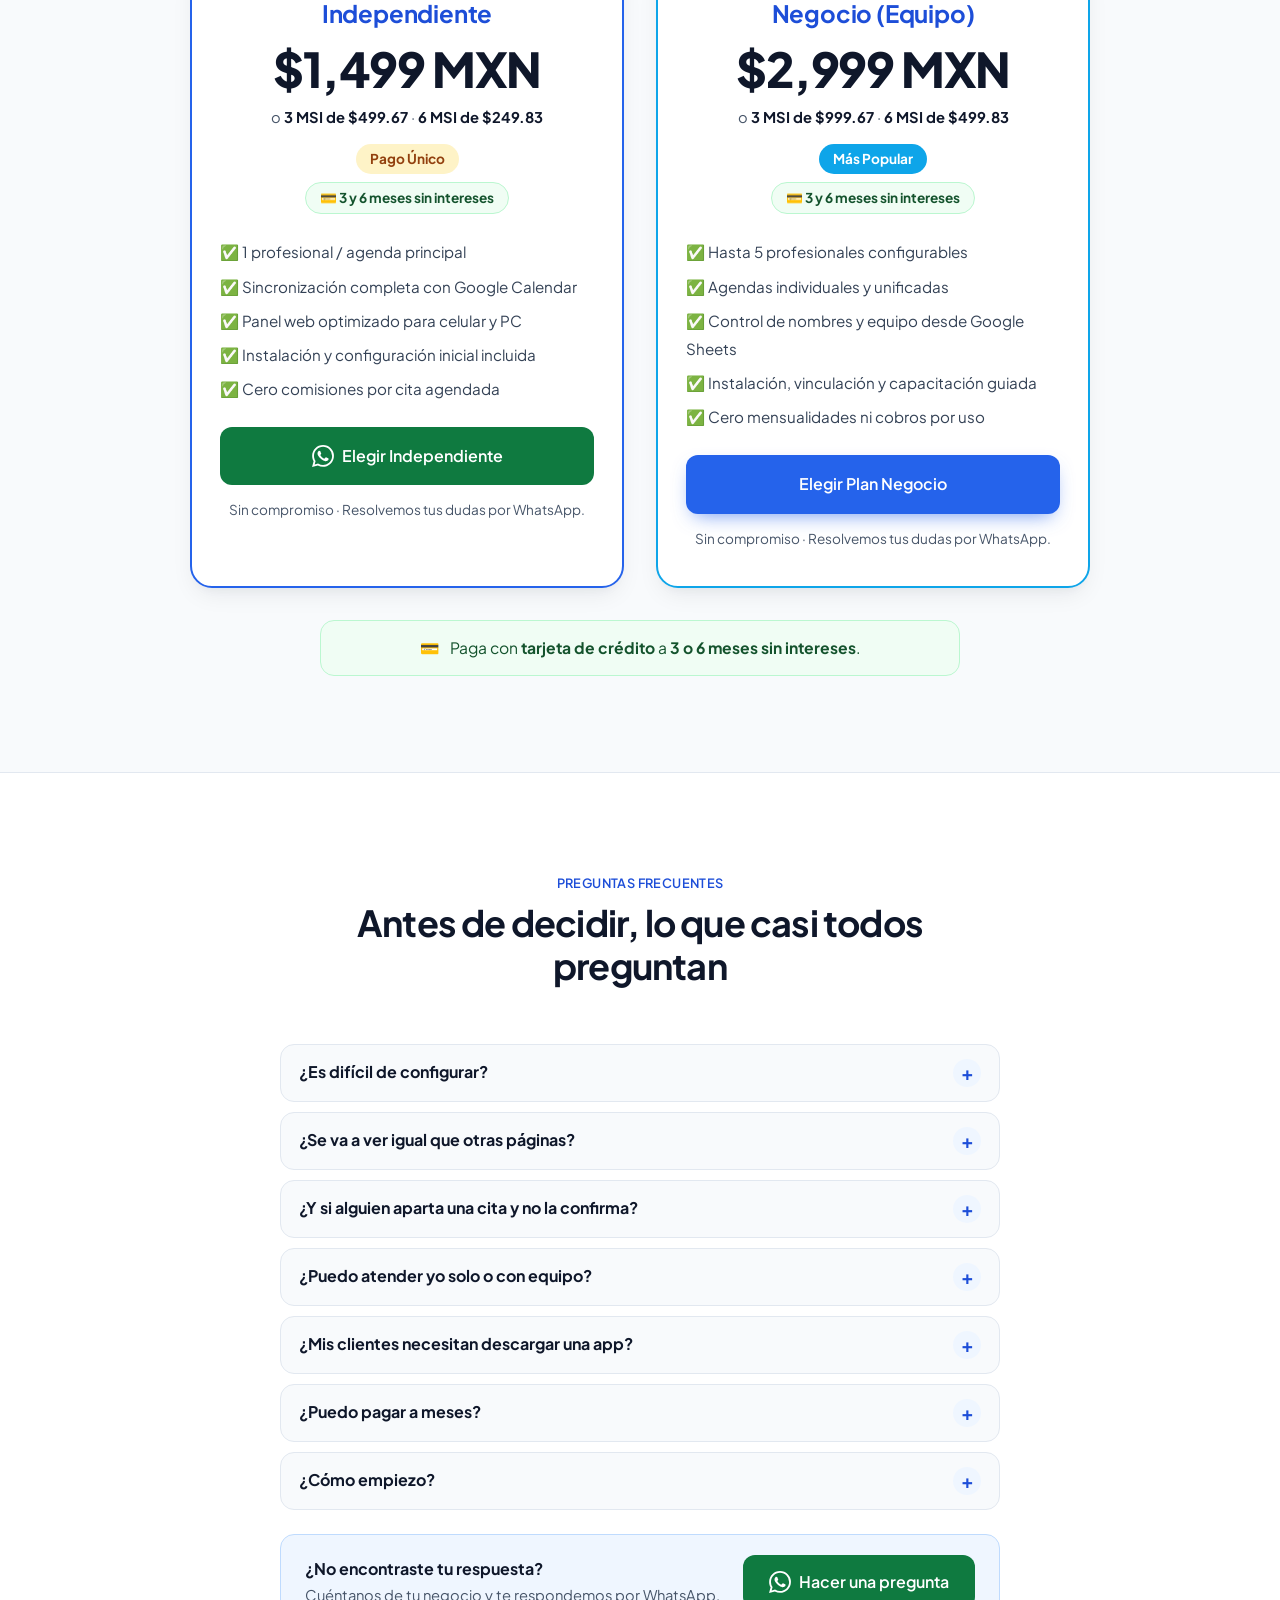
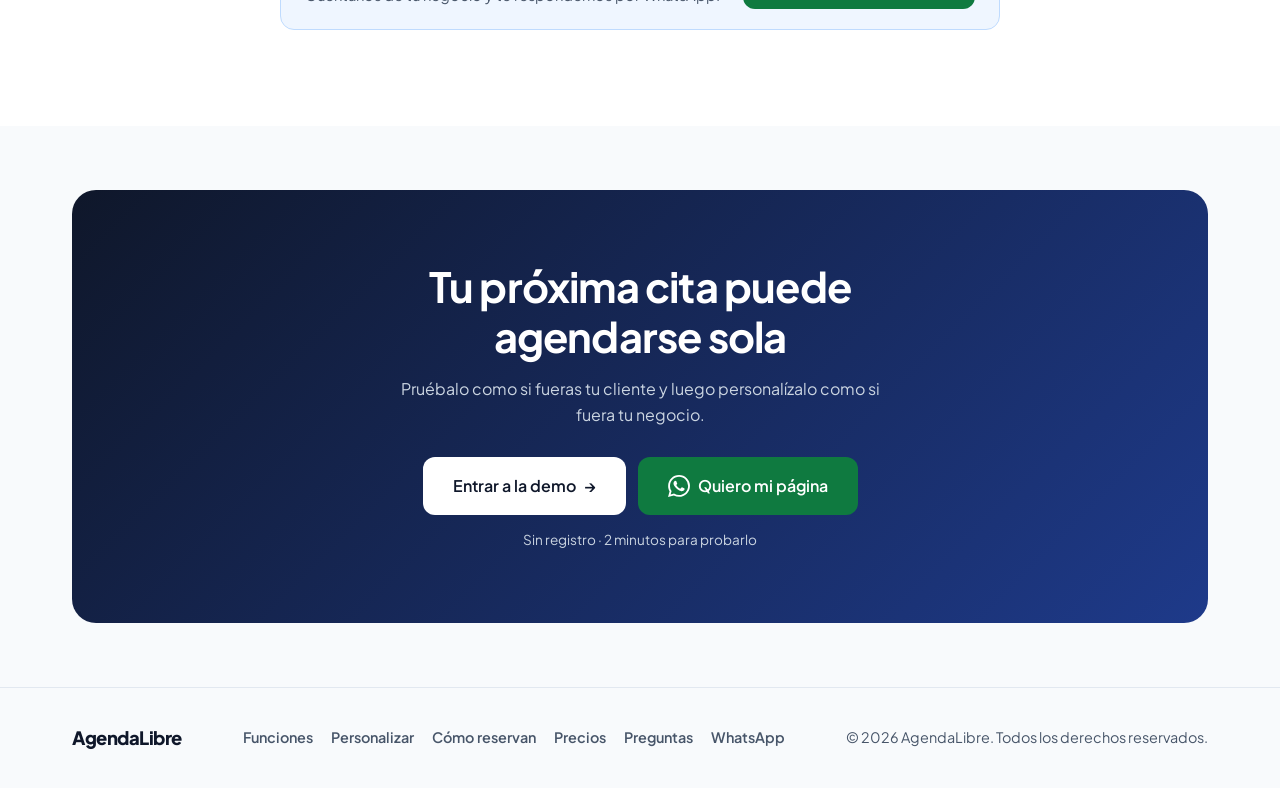
==== commit 0d4643ca: "hover y se añaden msi" ====
--- a/index.html
+++ b/index.html
@@ -27,7 +27,7 @@
     <link rel="preconnect" href="https://fonts.googleapis.com" />
     <link rel="preconnect" href="https://fonts.gstatic.com" crossorigin />
     <link
-      href="https://fonts.googleapis.com/css2?family=Plus+Jakarta+Sans:wght@400;600;700;800&display=swap"
+      href="https://fonts.googleapis.com/css2?family=Plus+Jakarta+Sans:wght@400;600;700;800&family=Caveat:wght@600;700&display=swap"
       rel="stylesheet"
     />
 
@@ -178,46 +178,154 @@
             </p>
           </div>
 
-          <div class="hero-visual" aria-hidden="false">
-            <div class="chip chip-ok chip-a">
-              <span class="chip-ico">✓</span> Cita confirmada
-            </div>
-            <div class="chip chip-pct chip-b">-20%</div>
-
-            <div class="phone">
-              <div class="phone-notch" aria-hidden="true"></div>
+          <div class="hero-visual" id="hero-visual">
+            <div class="desk" id="desk">
+              <!-- Laptop con calendario semanal -->
               <div
-                class="phone-screen themed"
-                id="hero-themed"
-                data-card="framed"
-                role="img"
-                aria-label="Celular mostrando el catálogo de servicios de un negocio con precio y botón Agendar cita"
-              >
-                <div class="ph-top">
-                  <strong class="ph-brand">Mi Negocio</strong>
-                  <span class="ph-pill">Reservar cita</span>
-                </div>
-                <div class="ph-search">Buscar servicios…</div>
-
-                <article class="svc">
-                  <div class="svc-img">
-                    <span class="svc-emoji">💆</span>
-                    <span class="svc-cat">Masajes</span>
+                class="desk-item laptop"
+                style="--i: 1; --d: 0.5"
+                aria-hidden="true"
+              >
+                <div class="lp-screen">
+                  <div class="lp-display">
+                    <div class="cal-bar">
+                      <i class="cal-dot"></i><b>Agenda de la semana</b>
+                      <span class="cal-btn">+ Cita</span>
+                    </div>
+                    <div class="cal-head">
+                      <span></span><span>Lun</span><span>Mar</span
+                      ><span>Mié</span><span>Jue</span><span>Vie</span>
+                    </div>
+                    <div class="cal-body">
+                      <span class="cal-hours"
+                        ><i>10</i><i>12</i><i>2</i><i>4</i></span
+                      >
+                      <div class="cal-col">
+                        <i class="ev ev-b" style="top: 6%; height: 28%"></i
+                        ><i class="ev ev-g" style="top: 48%; height: 22%"></i>
+                      </div>
+                      <div class="cal-col">
+                        <i class="ev ev-a" style="top: 22%; height: 30%"></i
+                        ><i class="ev ev-b" style="top: 66%; height: 24%"></i>
+                      </div>
+                      <div class="cal-col">
+                        <i class="ev ev-g" style="top: 8%; height: 20%"></i
+                        ><i class="ev ev-b" style="top: 40%; height: 34%"></i>
+                      </div>
+                      <div class="cal-col">
+                        <i class="ev ev-a" style="top: 52%; height: 26%"></i
+                        ><i
+                          class="ev ev-ok ev-new"
+                          style="top: 14%; height: 24%"
+                        ></i>
+                      </div>
+                      <div class="cal-col">
+                        <i class="ev ev-b" style="top: 30%; height: 22%"></i
+                        ><i class="ev ev-g" style="top: 68%; height: 22%"></i>
+                      </div>
+                    </div>
                   </div>
-                  <div class="svc-body">
-                    <h4>Masaje Relajante Sueco</h4>
-                    <p>Masaje de presión suave a moderada</p>
-                    <span class="svc-dur">⏱ 60 min</span>
+                </div>
+                <div class="lp-hinge"></div>
+                <div class="lp-base">
+                  <div class="lp-keys"></div>
+                  <div class="lp-pad"></div>
+                </div>
+              </div>
+
+              <!-- Nota adhesiva -->
+              <div
+                class="desk-item note"
+                style="--i: 3; --d: 0.9"
+                aria-hidden="true"
+              >
+                <span>Confirmar a Ana ✓</span>
+              </div>
+
+              <!-- Taza de café -->
+              <div
+                class="desk-item cup"
+                style="--i: 2; --d: 1.4"
+                aria-hidden="true"
+              >
+                <i class="cup-handle"></i>
+                <i class="cup-saucer"></i>
+                <i class="cup-body"><i class="cup-coffee"></i></i>
+                <i class="steam steam-1"></i>
+                <i class="steam steam-2"></i>
+              </div>
+
+              <!-- Agenda de papel -->
+              <div
+                class="desk-item planner"
+                style="--i: 2; --d: 0.9"
+                aria-hidden="true"
+              >
+                <div class="pl-page">
+                  <h4>Lunes 16</h4>
+                  <p><b>10:00</b> Corte · Ana</p>
+                  <p><b>11:30</b> Barba · Luis <em>✓</em></p>
+                  <p><b>13:00</b> Comida</p>
+                  <p>
+                    <mark><b>16:30</b> Masaje · Sofi</mark>
+                  </p>
+                  <p class="pl-dim"><b>18:00</b> ¿Libre?</p>
+                  <p class="pl-dim"><b>18:30</b> Chats…</p>
+                </div>
+                <div class="pl-rings"></div>
+                <i class="pl-ribbon"></i>
+              </div>
+
+              <!-- Pluma -->
+              <div
+                class="desk-item pen"
+                style="--i: 4; --d: 1.2"
+                aria-hidden="true"
+              ></div>
+
+              <!-- Celular (pantalla viva) -->
+              <div class="desk-item desk-phone" style="--i: 4; --d: 1.6">
+                <div class="phone">
+                  <div class="phone-notch" aria-hidden="true"></div>
+                  <div
+                    class="phone-screen themed"
+                    id="hero-themed"
+                    data-card="framed"
+                    role="img"
+                    aria-label="Celular mostrando el catálogo de servicios de un negocio con precio y botón Agendar cita"
+                  >
+                    <div class="ph-top">
+                      <strong class="ph-brand">Mi Negocio</strong>
+                      <span class="ph-pill">Reservar cita</span>
+                    </div>
+                    <div class="ph-search">Buscar servicios…</div>
+
+                    <article class="svc">
+                      <div class="svc-img">
+                        <span class="svc-emoji">💆</span>
+                        <span class="svc-cat">Masajes</span>
+                      </div>
+                      <div class="svc-body">
+                        <h4>Masaje Relajante Sueco</h4>
+                        <p>Masaje de presión suave a moderada</p>
+                        <span class="svc-dur">⏱ 60 min</span>
+                      </div>
+                      <div class="svc-foot">
+                        <span class="svc-price">
+                          <small class="svc-old"><s>$650</s></small>
+                          <b>$520 MXN</b>
+                        </span>
+                        <span class="svc-btn">Agendar cita</span>
+                      </div>
+                    </article>
                   </div>
-                  <div class="svc-foot">
-                    <span class="svc-price">
-                      <small class="svc-old"><s>$650</s></small>
-                      <b>$520 MXN</b>
-                    </span>
-                    <span class="svc-btn">Agendar cita</span>
-                  </div>
-                </article>
-              </div>
+                </div>
+              </div>
+
+              <div class="chip chip-ok chip-a" aria-hidden="true">
+                <span class="chip-ico">✓</span> Cita confirmada
+              </div>
+              <div class="chip chip-pct chip-b" aria-hidden="true">-20%</div>
             </div>
           </div>
         </div>
@@ -673,6 +781,118 @@
             <a href="Demo/demo.html" data-demo class="btn btn-primary btn-lg"
               >Haz una reserva de prueba</a
             >
+          </div>
+        </div>
+      </section>
+
+      <!-- 7b. Recomendaciones de clientes
+           ============================================================
+           Esta sección está OCULTA (atributo hidden) a propósito.
+           1) Reemplaza las 6 tarjetas con recomendaciones REALES de tus
+              clientes (con su permiso).
+           2) Borra el atributo  hidden  de la etiqueta <section>.
+           3) Si quieres, agrega  <a href="#testimonios">Clientes</a>  al
+              menú (.nav-links) y al pie de página.
+           ============================================================ -->
+      <section class="section testimonios" id="testimonios" hidden>
+        <div class="container">
+          <div class="sec-head reveal">
+            <span class="eyebrow">Recomendaciones</span>
+            <h2>Lo que dicen quienes ya agendan con AgendaLibre</h2>
+            <p>Negocios reales que dejaron de coordinar citas por chat.</p>
+          </div>
+
+          <div class="testi-grid">
+            <figure class="testi reveal">
+              <blockquote>
+                <p>
+                  “Escribe aquí la recomendación real del cliente 1, tal como te
+                  la dio.”
+                </p>
+              </blockquote>
+              <figcaption>
+                <span class="testi-avatar" aria-hidden="true">N</span>
+                <span class="testi-who">
+                  <strong>Nombre del cliente 1</strong>
+                  <span>Tipo de negocio · Ciudad</span>
+                </span>
+              </figcaption>
+            </figure>
+            <figure class="testi reveal">
+              <blockquote>
+                <p>
+                  “Escribe aquí la recomendación real del cliente 2, tal como te
+                  la dio.”
+                </p>
+              </blockquote>
+              <figcaption>
+                <span class="testi-avatar" aria-hidden="true">N</span>
+                <span class="testi-who">
+                  <strong>Nombre del cliente 2</strong>
+                  <span>Tipo de negocio · Ciudad</span>
+                </span>
+              </figcaption>
+            </figure>
+            <figure class="testi reveal">
+              <blockquote>
+                <p>
+                  “Escribe aquí la recomendación real del cliente 3, tal como te
+                  la dio.”
+                </p>
+              </blockquote>
+              <figcaption>
+                <span class="testi-avatar" aria-hidden="true">N</span>
+                <span class="testi-who">
+                  <strong>Nombre del cliente 3</strong>
+                  <span>Tipo de negocio · Ciudad</span>
+                </span>
+              </figcaption>
+            </figure>
+            <figure class="testi reveal">
+              <blockquote>
+                <p>
+                  “Escribe aquí la recomendación real del cliente 4, tal como te
+                  la dio.”
+                </p>
+              </blockquote>
+              <figcaption>
+                <span class="testi-avatar" aria-hidden="true">N</span>
+                <span class="testi-who">
+                  <strong>Nombre del cliente 4</strong>
+                  <span>Tipo de negocio · Ciudad</span>
+                </span>
+              </figcaption>
+            </figure>
+            <figure class="testi reveal">
+              <blockquote>
+                <p>
+                  “Escribe aquí la recomendación real del cliente 5, tal como te
+                  la dio.”
+                </p>
+              </blockquote>
+              <figcaption>
+                <span class="testi-avatar" aria-hidden="true">N</span>
+                <span class="testi-who">
+                  <strong>Nombre del cliente 5</strong>
+                  <span>Tipo de negocio · Ciudad</span>
+                </span>
+              </figcaption>
+            </figure>
+            <figure class="testi reveal">
+              <blockquote>
+                <p>
+                  “Escribe aquí la recomendación real del cliente 6, tal como te
+                  la dio.”
+                </p>
+              </blockquote>
+              <figcaption>
+                <span class="testi-avatar" aria-hidden="true">N</span>
+                <span class="testi-who">
+                  <strong>Nombre del cliente 6</strong>
+                  <span>Tipo de negocio · Ciudad</span>
+                </span>
+              </figcaption>
+            </figure>
           </div>
         </div>
       </section>
@@ -731,6 +951,12 @@
                   <td class="us">Hasta 5 profesionales independientes</td>
                 </tr>
                 <tr>
+                  <th scope="row">Formas de pago</th>
+                  <td class="them">Cargo mensual recurrente</td>
+                  <td class="us">Tarjeta de crédito a 3 y 6 MSI</td>
+                  <td class="us">Tarjeta de crédito a 3 y 6 MSI</td>
+                </tr>
+                <tr>
                   <th scope="row">Control y administración</th>
                   <td class="them">Plataforma cerrada de terceros</td>
                   <td class="us">Google Sheets / Google Calendar</td>
@@ -760,8 +986,13 @@
               <div class="price-block">
                 <span class="price-now">$1,499 MXN</span>
               </div>
+              <p class="price-msi">
+                o <strong>3 MSI de $499.67</strong> ·
+                <strong>6 MSI de $249.83</strong>
+              </p>
               <div class="price-badges">
                 <span class="badge-offer">Pago Único</span>
+                <span class="badge-msi">💳 3 y 6 meses sin intereses</span>
               </div>
 
               <ul class="includes">
@@ -798,12 +1029,17 @@
               <div class="price-block">
                 <span class="price-now">$2,999 MXN</span>
               </div>
+              <p class="price-msi">
+                o <strong>3 MSI de $999.67</strong> ·
+                <strong>6 MSI de $499.83</strong>
+              </p>
               <div class="price-badges">
                 <span
                   class="badge-offer"
                   style="background: var(--action, #0ea5e9); color: #fff"
                   >Más Popular</span
                 >
+                <span class="badge-msi">💳 3 y 6 meses sin intereses</span>
               </div>
 
               <ul class="includes">
@@ -828,6 +1064,14 @@
               </p>
             </div>
           </div>
+
+          <p class="msi-strip reveal">
+            <span aria-hidden="true">💳</span>
+            <span>
+              Paga con <strong>tarjeta de crédito</strong> a
+              <strong>3 o 6 meses sin intereses</strong>.
+            </span>
+          </p>
         </div>
       </section>
 
@@ -875,6 +1119,14 @@
               <summary>¿Mis clientes necesitan descargar una app?</summary>
               <p>
                 No. Reservan desde el navegador de su celular o computadora.
+              </p>
+            </details>
+            <details name="faq">
+              <summary>¿Puedo pagar a meses?</summary>
+              <p>
+                Sí. Puedes pagar con tarjeta de crédito a 3 o 6 meses sin
+                intereses. Es un solo pago dividido por tu banco, sin
+                mensualidades de nuestra parte.
               </p>
             </details>
             <details name="faq">
--- a/style.css
+++ b/style.css
@@ -415,16 +415,54 @@
     margin-top: 12px;
 }
 
-/* ---------- Hero ---------- */
+/* ---------- Hero: escritorio visto desde arriba ---------- */
 .hero {
-    padding: 36px 0 56px;
-    background: linear-gradient(180deg, var(--tint) 0%, var(--bg) 100%);
+    position: relative;
+    isolation: isolate;
+    padding: 36px 0 28px;
     overflow: hidden;
+    background-color: #d8c19b;
+    background-image:
+        /* juntas entre tablones */
+        repeating-linear-gradient(180deg,
+            transparent 0 149px,
+            rgba(78, 50, 24, 0.2) 149px 150px,
+            rgba(255, 255, 255, 0.22) 150px 151px),
+        radial-gradient(120% 90% at 85% 8%, rgba(255, 255, 255, 0.4), transparent 60%),
+        linear-gradient(180deg, #e5d3b4 0%, #d3b992 100%);
+}
+
+/* veta de la madera */
+.hero::before {
+    content: "";
+    position: absolute;
+    inset: 0;
+    z-index: -2;
+    pointer-events: none;
+    opacity: 0.6;
+    mix-blend-mode: multiply;
+    background-size: 900px 600px;
+    background-image: url("data:image/svg+xml,%3Csvg xmlns='http://www.w3.org/2000/svg' width='900' height='600'%3E%3Cfilter id='g' x='0' y='0' width='100%25' height='100%25'%3E%3CfeTurbulence type='fractalNoise' baseFrequency='0.006 0.11' numOctaves='3' seed='7' stitchTiles='stitch'/%3E%3CfeColorMatrix values='0 0 0 0 0.42 0 0 0 0 0.27 0 0 0 0 0.12 0 0 0 1.6 -0.55'/%3E%3C/filter%3E%3Crect width='100%25' height='100%25' filter='url(%23g)'/%3E%3C/svg%3E");
+}
+
+/* velo claro bajo el texto (para que se lea) */
+.hero::after {
+    content: "";
+    position: absolute;
+    inset: 0;
+    z-index: -1;
+    pointer-events: none;
+    background: linear-gradient(180deg,
+            rgba(251, 246, 236, 0.93) 0%,
+            rgba(251, 246, 236, 0.86) 46%,
+            rgba(251, 246, 236, 0) 66%);
 }
 
 .hero-grid {
+    position: relative;
+    z-index: 1;
     display: grid;
-    gap: 40px;
+    gap: 24px;
     align-items: center;
 }
 
@@ -447,13 +485,497 @@
     width: 100%;
 }
 
+/* El JS calcula la escala de la escena; estos valores son el respaldo sin JS */
 .hero-visual {
     position: relative;
-    display: flex;
-    justify-content: center;
-    padding: 8px 0 0;
-    max-height: 430px;
+    height: 440px;
+}
+
+.desk {
+    --sh-lo: drop-shadow(1px 2px 1.5px rgba(48, 30, 14, 0.3)) drop-shadow(4px 6px 6px rgba(48, 30, 14, 0.18));
+    --sh-hi: drop-shadow(2px 3px 2px rgba(48, 30, 14, 0.28)) drop-shadow(10px 15px 14px rgba(48, 30, 14, 0.22));
+    position: absolute;
+    top: 0;
+    left: 0;
+    width: 720px;
+    height: 780px;
+    transform-origin: 0 0;
+    transform: translateX(-100px) scale(0.66);
+}
+
+.desk-item {
+    position: absolute;
+    translate: calc(var(--mx, 0px) * var(--d, 1)) calc(var(--my, 0px) * var(--d, 1));
+    transition: translate 0.5s ease-out;
+    filter: var(--sh-hi);
+}
+
+/* Una sola entrada: los objetos "se posan" sobre la mesa */
+@media (prefers-reduced-motion: no-preference) {
+    .desk-item {
+        animation: colocar 0.9s cubic-bezier(0.2, 0.7, 0.2, 1) both;
+        animation-delay: calc(var(--i, 0) * 110ms + 120ms);
+    }
+}
+
+@keyframes colocar {
+    from {
+        opacity: 0;
+        scale: 1.07;
+    }
+
+    to {
+        opacity: 1;
+        scale: 1;
+    }
+}
+
+/* ----- Laptop ----- */
+.laptop {
+    left: 255px;
+    top: 0;
+    width: 400px;
+    height: 395px;
+    rotate: 6deg;
+    transform: scale(1.25);
+    transform-origin: 50% 0;
+    z-index: 1;
+}
+
+.lp-screen {
+    position: absolute;
+    left: 0;
+    top: 0;
+    width: 100%;
+    height: 172px;
+    padding: 9px;
+    border-radius: 12px 12px 3px 3px;
+    background: #0b1220;
+    box-shadow: inset 0 0 0 1.5px #3b4350;
+}
+
+.lp-display {
+    height: 100%;
     overflow: hidden;
+    border-radius: 5px;
+    background: #fff;
+    display: grid;
+    grid-template-rows: 20px 14px 1fr;
+}
+
+.cal-bar {
+    display: flex;
+    align-items: center;
+    gap: 6px;
+    padding: 0 8px;
+    background: var(--tint);
+    border-bottom: 1px solid var(--line);
+    font-size: 8px;
+    color: var(--ink);
+}
+
+.cal-dot {
+    width: 7px;
+    height: 7px;
+    border-radius: 50%;
+    background: var(--blue);
+}
+
+.cal-btn {
+    margin-left: auto;
+    padding: 2px 7px;
+    border-radius: 999px;
+    background: var(--blue);
+    color: #fff;
+    font-weight: 700;
+}
+
+.cal-head,
+.cal-body {
+    display: grid;
+    grid-template-columns: 26px repeat(5, 1fr);
+}
+
+.cal-head {
+    align-items: center;
+    font-size: 7px;
+    font-weight: 700;
+    color: var(--muted);
+    text-align: center;
+    border-bottom: 1px solid var(--line);
+}
+
+.cal-body {
+    background-image: repeating-linear-gradient(180deg, transparent 0 28px, var(--line) 28px 29px);
+}
+
+.cal-hours {
+    display: flex;
+    flex-direction: column;
+    justify-content: space-around;
+    padding-left: 6px;
+    font-size: 6.5px;
+    font-style: normal;
+    color: var(--muted);
+}
+
+.cal-hours i {
+    font-style: normal;
+}
+
+.cal-col {
+    position: relative;
+    border-left: 1px solid var(--line);
+}
+
+.ev {
+    position: absolute;
+    left: 3px;
+    right: 3px;
+    border-radius: 3px;
+    border-left: 3px solid;
+}
+
+.ev-b {
+    background: #dbeafe;
+    border-color: var(--blue);
+}
+
+.ev-g {
+    background: var(--ok-bg);
+    border-color: var(--ok);
+}
+
+.ev-a {
+    background: var(--offer-bg);
+    border-color: var(--warn);
+}
+
+.ev-ok {
+    background: #bbf7d0;
+    border-color: var(--ok);
+}
+
+/* una cita nueva "entra" en la agenda cada cierto tiempo */
+@media (prefers-reduced-motion: no-preference) {
+    .ev-new {
+        animation: cita-nueva 8s ease-in-out infinite;
+    }
+}
+
+@keyframes cita-nueva {
+
+    0%,
+    45% {
+        opacity: 0;
+        scale: 0.6;
+    }
+
+    55%,
+    90% {
+        opacity: 1;
+        scale: 1;
+    }
+
+    100% {
+        opacity: 0;
+        scale: 1;
+    }
+}
+
+.lp-hinge {
+    position: absolute;
+    left: 0;
+    top: 172px;
+    width: 100%;
+    height: 8px;
+    background: linear-gradient(#8b93a0, #c4cad3 45%, #9aa2ae);
+}
+
+.lp-base {
+    position: absolute;
+    left: 0;
+    top: 180px;
+    width: 100%;
+    height: 215px;
+    border-radius: 2px 2px 16px 16px;
+    background: linear-gradient(180deg, #d6dbe2, #bcc3cd);
+}
+
+.lp-keys {
+    position: absolute;
+    left: 14px;
+    right: 11px;
+    top: 14px;
+    height: 99px;
+    border-radius: 4px;
+    background-color: #232831;
+    background-image:
+        linear-gradient(90deg, #c4cad3 3px, transparent 3px),
+        linear-gradient(0deg, #c4cad3 3px, transparent 3px);
+    background-size: calc(100% / 15) 16.5px;
+}
+
+.lp-pad {
+    position: absolute;
+    left: 50%;
+    bottom: 16px;
+    width: 160px;
+    height: 66px;
+    margin-left: -80px;
+    border-radius: 7px;
+    border: 1px solid rgba(15, 23, 42, 0.14);
+    background: rgba(255, 255, 255, 0.28);
+}
+
+/* ----- Nota adhesiva ----- */
+.note {
+    left: 196px;
+    top: 62px;
+    width: 118px;
+    height: 118px;
+    rotate: 5deg;
+    z-index: 2;
+    padding: 20px 10px 0;
+    background: linear-gradient(160deg, #fde68a, #fcd34d);
+    filter: var(--sh-lo);
+}
+
+.note span {
+    display: block;
+    font-family: 'Caveat', cursive;
+    font-size: 22px;
+    line-height: 1.05;
+    font-weight: 700;
+    color: #78350f;
+}
+
+/* ----- Taza de café ----- */
+.cup {
+    left: 14px;
+    top: 26px;
+    width: 170px;
+    height: 170px;
+    rotate: -12deg;
+    z-index: 2;
+    filter: var(--sh-hi);
+}
+
+.cup i {
+    position: absolute;
+    display: block;
+}
+
+.cup-saucer {
+    inset: 0;
+    border-radius: 50%;
+    background: radial-gradient(circle, #fff 0 54%, #e9ecf0 55% 58%, #fbfbfc 59% 92%, #dfe3e8 100%);
+}
+
+.cup-body {
+    left: 25px;
+    top: 25px;
+    width: 120px;
+    height: 120px;
+    border-radius: 50%;
+    background: radial-gradient(circle at 38% 32%, #fff, #eef1f4);
+    box-shadow: inset 0 0 0 6px #fff, 0 0 0 1px rgba(15, 23, 42, 0.08);
+}
+
+.cup-coffee {
+    left: 14px;
+    top: 14px;
+    width: 92px;
+    height: 92px;
+    border-radius: 50%;
+    background: radial-gradient(circle at 46% 44%, #ecd2ae 0 14%, #c99a64 15% 30%, #8c5b34 31% 60%, #5a381f 100%);
+    box-shadow: inset 0 3px 6px rgba(0, 0, 0, 0.35);
+}
+
+.cup-handle {
+    left: 128px;
+    top: 66px;
+    width: 38px;
+    height: 36px;
+    border-radius: 0 18px 18px 0;
+    border: 7px solid #fff;
+    border-left: 0;
+    z-index: -1;
+}
+
+.steam {
+    left: 52px;
+    top: 36px;
+    width: 64px;
+    height: 36px;
+    border-radius: 50%;
+    background: rgba(255, 255, 255, 0.5);
+    filter: blur(9px);
+    opacity: 0.55;
+}
+
+@media (prefers-reduced-motion: no-preference) {
+    .steam-1 {
+        animation: vapor 5s ease-in-out infinite;
+    }
+
+    .steam-2 {
+        animation: vapor 5s ease-in-out infinite;
+        animation-delay: -2.5s;
+    }
+}
+
+@keyframes vapor {
+    0% {
+        opacity: 0;
+        translate: -4px 6px;
+        scale: 0.7;
+    }
+
+    40% {
+        opacity: 0.6;
+    }
+
+    100% {
+        opacity: 0;
+        translate: 12px -14px;
+        scale: 1.3;
+    }
+}
+
+/* ----- Agenda de papel ----- */
+.planner {
+    left: 56px;
+    top: 232px;
+    width: 308px;
+    height: 392px;
+    rotate: -8deg;
+    z-index: 2;
+}
+
+.pl-page {
+    position: absolute;
+    inset: 0;
+    padding: 14px 18px 0 38px;
+    border-radius: 6px 10px 10px 6px;
+    background-color: #fffdf7;
+    background-image: linear-gradient(transparent 31px, rgba(37, 99, 235, 0.2) 31px 32px);
+    background-size: 100% 32px;
+    background-position: 0 14px;
+    box-shadow: 3px 0 0 -1px #f4efe3, 6px 1px 0 -2px #e6dfce, 9px 2px 0 -3px #d9d1bd;
+    font-family: 'Caveat', cursive;
+    font-size: 25px;
+    line-height: 32px;
+    font-weight: 600;
+    color: #1e3a8a;
+}
+
+.pl-page h4 {
+    font: inherit;
+    font-size: 34px;
+    line-height: 32px;
+    margin: 0 0 14px;
+    color: var(--ink);
+}
+
+.pl-page p {
+    margin: 0;
+    white-space: nowrap;
+}
+
+.pl-page b {
+    font-weight: 700;
+    margin-right: 6px;
+}
+
+.pl-page em {
+    font-style: normal;
+    color: var(--ok);
+}
+
+.pl-page mark {
+    background: linear-gradient(transparent 45%, #bfdbfe 45%);
+    color: inherit;
+    padding: 0 4px;
+    margin-left: -4px;
+}
+
+.pl-dim {
+    color: #64748b;
+    text-decoration: line-through;
+    text-decoration-color: rgba(100, 116, 139, 0.6);
+}
+
+.pl-rings {
+    position: absolute;
+    left: -10px;
+    top: 10px;
+    bottom: 10px;
+    width: 34px;
+    background:
+        radial-gradient(circle at 24px 50%, #2a303c 0 3.4px, transparent 3.9px) 0 0 / 34px 28px repeat-y,
+        repeating-linear-gradient(180deg, transparent 0 10px, #98a1ae 10px 13px, #d7dce3 13px 14px, transparent 14px 28px);
+}
+
+.pl-ribbon {
+    position: absolute;
+    left: 62%;
+    bottom: -34px;
+    width: 16px;
+    height: 56px;
+    background: var(--blue);
+    clip-path: polygon(0 0, 100% 0, 100% 100%, 50% 80%, 0 100%);
+}
+
+/* ----- Pluma ----- */
+.pen {
+    left: 132px;
+    top: 470px;
+    width: 210px;
+    height: 13px;
+    rotate: -26deg;
+    z-index: 3;
+    border-radius: 7px 3px 3px 7px;
+    background: linear-gradient(180deg, #4a5a80 0%, #1e293b 45%, #0f172a 100%);
+    filter: var(--sh-lo);
+}
+
+.pen::before {
+    content: "";
+    position: absolute;
+    left: 28px;
+    right: 56px;
+    top: 2px;
+    height: 3px;
+    border-radius: 2px;
+    background: linear-gradient(90deg, #c9ced6, #f1f3f6 50%, #aab1bc);
+}
+
+.pen::after {
+    content: "";
+    position: absolute;
+    right: -22px;
+    top: 0;
+    width: 24px;
+    height: 13px;
+    background: linear-gradient(180deg, #d9dde3, #9aa2ae);
+    clip-path: polygon(0 0, 100% 42%, 100% 58%, 0 100%);
+}
+
+/* ----- Celular ----- */
+.desk-phone {
+    left: 326px;
+    top: 160px;
+    width: 270px;
+    rotate: 7deg;
+    z-index: 4;
+}
+
+.desk-phone .phone {
+    width: 290px;
+    box-shadow: none;
+    transform: scale(0.92);
+    transform-origin: 0 0;
 }
 
 .phone {
@@ -462,7 +984,6 @@
     border-radius: 40px;
     padding: 10px;
     background: var(--ink);
-    box-shadow: var(--shadow-lg);
 }
 
 .phone-notch {
@@ -494,7 +1015,7 @@
     padding: 9px 14px;
     border-radius: 999px;
     background: #fff;
-    box-shadow: var(--shadow);
+    box-shadow: 2px 4px 10px rgba(48, 30, 14, 0.25), 8px 12px 22px rgba(48, 30, 14, 0.16);
     animation: flotar 5s ease-in-out infinite;
 }
 
@@ -519,13 +1040,13 @@
 }
 
 .chip-a {
-    top: 90px;
-    left: calc(50% - 190px);
+    left: 262px;
+    top: 236px;
 }
 
 .chip-b {
-    top: 210px;
-    right: calc(50% - 175px);
+    left: 556px;
+    top: 372px;
     animation-delay: -2.4s;
 }
 
@@ -2444,7 +2965,21 @@
     }
 
     .hero {
-        padding: 72px 0 88px;
+        padding: 72px 0 72px;
+    }
+
+    .hero::after {
+        background:
+            linear-gradient(115deg,
+                transparent 56%,
+                rgba(255, 255, 255, 0.13) 56% 63%,
+                transparent 63% 67%,
+                rgba(255, 255, 255, 0.09) 67% 72%,
+                transparent 72%),
+            linear-gradient(90deg,
+                rgba(251, 246, 236, 0.95) 0%,
+                rgba(251, 246, 236, 0.88) 36%,
+                rgba(251, 246, 236, 0) 58%);
     }
 
     .hero-grid {
@@ -2465,9 +3000,7 @@
     }
 
     .hero-visual {
-        max-height: none;
-        overflow: visible;
-        padding: 0;
+        height: 600px;
     }
 
     .vs {
@@ -2569,12 +3102,6 @@
     }
 }
 
-@media (min-width: 1100px) {
-    .hero-visual .phone {
-        transform: rotate(3deg);
-    }
-}
-
 /* ==========================================================================
    Accesibilidad: respetar "reducir movimiento"
    ========================================================================== */
@@ -2603,4 +3130,411 @@
 
 #hero-themed.swapping :is(.svc-emoji, .svc-cat, .svc-body, .svc-price) {
     opacity: 0;
+}
+
+
+/* ==========================================================================
+   REALISMO · texturas tipo fotografía (madera, papel, aluminio, vidrio)
+   Todo es CSS/SVG procedural: no hay imágenes externas.
+   ========================================================================== */
+
+/* ----- Madera: tablones con veta ondulada, poros, juntas con bisel y luz ----- */
+.hero {
+    background-color: #cdb089;
+    background-image:
+        radial-gradient(90% 70% at 78% 18%, rgba(255, 244, 225, 0.38), transparent 62%),
+        radial-gradient(140% 120% at 70% 50%, transparent 55%, rgba(60, 36, 14, 0.28) 100%),
+        url("[data-uri]");
+    background-size: auto, auto, 1656px 780px;
+    background-repeat: no-repeat, no-repeat, repeat;
+}
+
+/* el velo anterior (veta falsa por ruido) ya no hace falta */
+.hero::before {
+    background-image: none;
+    opacity: 0;
+}
+
+/* Sombras: contacto fuerte + penumbra amplia (luz desde arriba a la izquierda) */
+.desk {
+    --sh-lo: drop-shadow(0 1px 0.6px rgba(34, 20, 8, 0.55)) drop-shadow(2px 3px 3px rgba(34, 20, 8, 0.28)) drop-shadow(5px 8px 8px rgba(34, 20, 8, 0.18));
+    --sh-hi: drop-shadow(0 1px 1px rgba(34, 20, 8, 0.5)) drop-shadow(3px 5px 4px rgba(34, 20, 8, 0.3)) drop-shadow(12px 20px 18px rgba(34, 20, 8, 0.28));
+}
+
+/* ----- Papel: fibras, curvatura cerca del anillado y borde de hojas ----- */
+.pl-page {
+    background-color: #fbf8ef;
+}
+
+.pl-page::after {
+    content: "";
+    position: absolute;
+    inset: 0;
+    border-radius: inherit;
+    pointer-events: none;
+    background-image:
+        linear-gradient(90deg, rgba(60, 40, 15, 0.16), rgba(60, 40, 15, 0) 9%, rgba(255, 255, 255, 0) 80%, rgba(60, 40, 15, 0.07)),
+        linear-gradient(180deg, rgba(255, 255, 255, 0.35), rgba(255, 255, 255, 0) 30%, rgba(60, 40, 15, 0.06)),
+        url("data:image/svg+xml,%3Csvg xmlns='http://www.w3.org/2000/svg' width='260' height='260'%3E%3Cfilter id='n'%3E%3CfeTurbulence type='fractalNoise' baseFrequency='0.75' numOctaves='3' seed='4' stitchTiles='stitch'/%3E%3CfeColorMatrix values='0 0 0 0 0.42  0 0 0 0 0.36  0 0 0 0 0.26  0 0 0 0.45 -0.08'/%3E%3C/filter%3E%3Crect width='100%' height='100%' filter='url(%23n)'/%3E%3C/svg%3E"),
+        url("data:image/svg+xml,%3Csvg xmlns='http://www.w3.org/2000/svg' width='300' height='300'%3E%3Cfilter id='n'%3E%3CfeTurbulence type='fractalNoise' baseFrequency='0.04 0.5' numOctaves='2' seed='9' stitchTiles='stitch'/%3E%3CfeColorMatrix values='0 0 0 0 0.45  0 0 0 0 0.4  0 0 0 0 0.3  0.8 0 0 0 -0.3'/%3E%3C/filter%3E%3Crect width='100%' height='100%' filter='url(%23n)'/%3E%3C/svg%3E");
+    background-size: auto, auto, 260px 260px, 300px 300px;
+    mix-blend-mode: multiply;
+    opacity: 0.55;
+}
+
+/* tinta con ligera absorción en el papel */
+.pl-page {
+    text-shadow: 0 0 0.7px rgba(30, 58, 138, 0.55);
+}
+
+/* Nota adhesiva: grano, borde pegajoso más claro y levantado abajo */
+.note {
+    background:
+        linear-gradient(180deg, rgba(255, 255, 255, 0.25), rgba(255, 255, 255, 0) 18%, rgba(160, 100, 0, 0.0) 70%, rgba(160, 100, 0, 0.16)),
+        linear-gradient(160deg, #fde68a, #fbcf3f);
+}
+
+.note::before {
+    content: "";
+    position: absolute;
+    inset: 0;
+    pointer-events: none;
+    background-image: url("data:image/svg+xml,%3Csvg xmlns='http://www.w3.org/2000/svg' width='260' height='260'%3E%3Cfilter id='n'%3E%3CfeTurbulence type='fractalNoise' baseFrequency='0.75' numOctaves='3' seed='4' stitchTiles='stitch'/%3E%3CfeColorMatrix values='0 0 0 0 0.42  0 0 0 0 0.36  0 0 0 0 0.26  0 0 0 0.45 -0.08'/%3E%3C/filter%3E%3Crect width='100%' height='100%' filter='url(%23n)'/%3E%3C/svg%3E");
+    background-size: 260px 260px;
+    mix-blend-mode: multiply;
+    opacity: 0.6;
+}
+
+.note::after {
+    content: "";
+    position: absolute;
+    left: 6%;
+    right: 6%;
+    bottom: -3px;
+    height: 10px;
+    z-index: -1;
+    background: rgba(34, 20, 8, 0.4);
+    filter: blur(5px);
+}
+
+.note span {
+    text-shadow: 0 0 0.6px rgba(120, 53, 15, 0.6);
+}
+
+/* ----- Laptop: aluminio cepillado, teclas con relieve, vidrio con reflejo ----- */
+.lp-base {
+    background-image:
+        url("data:image/svg+xml,%3Csvg xmlns='http://www.w3.org/2000/svg' width='300' height='300'%3E%3Cfilter id='n'%3E%3CfeTurbulence type='fractalNoise' baseFrequency='0.004 0.95' numOctaves='2' seed='3' stitchTiles='stitch'/%3E%3CfeColorMatrix values='0 0 0 0 0.25  0 0 0 0 0.28  0 0 0 0 0.33  0.8 0 0 0 -0.28'/%3E%3C/filter%3E%3Crect width='100%' height='100%' filter='url(%23n)'/%3E%3C/svg%3E"),
+        linear-gradient(180deg, #dfe3e9 0%, #cfd4db 40%, #b9c0ca 100%);
+    background-size: 300px 300px, auto;
+    box-shadow:
+        inset 0 1px 0 rgba(255, 255, 255, 0.85),
+        inset 0 -2px 3px rgba(40, 50, 70, 0.18),
+        inset 1px 0 0 rgba(255, 255, 255, 0.4),
+        inset -1px 0 0 rgba(40, 50, 70, 0.12);
+}
+
+.lp-hinge {
+    background: linear-gradient(#7d8593, #d4d9e0 40%, #a3abb7 75%, #8d95a2);
+}
+
+.lp-keys {
+    background-image:
+        linear-gradient(90deg, #c2c8d1 3px, transparent 3px),
+        linear-gradient(0deg, #c2c8d1 3px, transparent 3px),
+        linear-gradient(180deg, rgba(255, 255, 255, 0.16), rgba(255, 255, 255, 0) 45%, rgba(0, 0, 0, 0.25));
+    background-size: calc(100% / 15) 16.5px, calc(100% / 15) 16.5px, calc(100% / 15) 16.5px;
+    box-shadow: 0 0 0 1px rgba(0, 0, 0, 0.12), inset 0 0 6px rgba(0, 0, 0, 0.5);
+}
+
+.lp-pad {
+    background: linear-gradient(135deg, rgba(255, 255, 255, 0.4), rgba(255, 255, 255, 0.12));
+    box-shadow: inset 0 1px 1px rgba(255, 255, 255, 0.7), inset 0 -1px 2px rgba(40, 50, 70, 0.15);
+}
+
+.lp-screen {
+    background: linear-gradient(145deg, #171e2c, #05080f);
+    box-shadow: inset 0 0 0 1.5px #3b4350, inset 0 0 0 2.5px #0b1220, 0 0 0 1px rgba(255, 255, 255, 0.08);
+}
+
+/* reflejo de la ventana sobre la pantalla */
+.lp-display {
+    position: relative;
+}
+
+.lp-display::after {
+    content: "";
+    position: absolute;
+    inset: 0;
+    pointer-events: none;
+    background: linear-gradient(115deg, rgba(255, 255, 255, 0.0) 35%, rgba(255, 255, 255, 0.28) 45%, rgba(255, 255, 255, 0.06) 52%, rgba(255, 255, 255, 0) 60%);
+}
+
+/* ----- Taza: cerámica brillante, café con crema y reflejo ----- */
+.cup-saucer {
+    background: radial-gradient(circle, #fff 0 52%, #dfe3e8 55% 58%, #fbfbfc 60% 90%, #cdd2d9 100%);
+    box-shadow: inset 2px 3px 5px rgba(255, 255, 255, 0.9), inset -3px -4px 8px rgba(70, 60, 50, 0.22);
+}
+
+.cup-body {
+    background: radial-gradient(circle at 34% 28%, #fff 0, #f7f8fa 45%, #dde1e7 100%);
+    box-shadow: inset 0 0 0 6px #fff, inset 0 0 10px 6px rgba(90, 80, 70, 0.14), 0 0 0 1px rgba(15, 23, 42, 0.1);
+}
+
+.cup-coffee {
+    background: radial-gradient(circle at 46% 44%, #e8c99d 0 12%, #b98750 13% 34%, #7b4d28 35% 64%, #3f2411 100%);
+    box-shadow: inset 0 4px 8px rgba(0, 0, 0, 0.55), inset 0 -2px 4px rgba(255, 220, 170, 0.12);
+}
+
+.cup-coffee::after {
+    content: "";
+    position: absolute;
+    left: 14%;
+    top: 10%;
+    width: 42%;
+    height: 20%;
+    border-radius: 50%;
+    background: rgba(255, 255, 255, 0.42);
+    filter: blur(3.5px);
+    rotate: -32deg;
+}
+
+.cup-handle {
+    border-color: #f3f5f8;
+    filter: drop-shadow(1px 1px 1px rgba(0, 0, 0, 0.15));
+}
+
+/* ----- Celular: marco metálico y vidrio con reflejo ----- */
+.phone {
+    background: linear-gradient(145deg, #1b2438, #0a0f1c 55%, #151c2c);
+    box-shadow: inset 0 0 0 1.5px #3d475a, inset 0 0 0 3px #080c16;
+}
+
+.phone::after {
+    content: "";
+    position: absolute;
+    inset: 10px;
+    border-radius: 30px;
+    pointer-events: none;
+    z-index: 4;
+    background: linear-gradient(120deg, rgba(255, 255, 255, 0.0) 28%, rgba(255, 255, 255, 0.2) 38%, rgba(255, 255, 255, 0.04) 46%, rgba(255, 255, 255, 0) 55%);
+}
+
+.desk-phone .phone {
+    box-shadow: inset 0 0 0 1.5px #3d475a, inset 0 0 0 3px #080c16;
+}
+
+/* ----- Pluma: reflejo metálico ----- */
+.pen {
+    background: linear-gradient(180deg, #6b7a9e 0%, #2b3750 28%, #0d1424 70%, #05080f 100%);
+}
+
+@media (min-width: 900px) {
+    /* sin franjas de luz diagonales: solo degradado para que se lea el texto */
+    .hero::after {
+        background: linear-gradient(90deg,
+                rgba(251, 246, 236, 0.95) 0%,
+                rgba(251, 246, 236, 0.88) 36%,
+                rgba(251, 246, 236, 0) 58%);
+    }
+}
+
+
+/* ==========================================================================
+   DISTRIBUCIÓN DEL ESCRITORIO · cada objeto con su propio espacio
+   Lienzo 720 × 780. Arriba: taza + nota a la izquierda, laptop a la derecha.
+   Abajo: agenda de papel a la izquierda, celular a la derecha.
+   ========================================================================== */
+.laptop {
+    left: 292px;
+    top: 0;
+    transform: scale(1.12);
+}
+
+.cup {
+    left: 0;
+    top: 6px;
+}
+
+.note {
+    left: 78px;
+    top: 188px;
+    width: 108px;
+    height: 108px;
+}
+
+.planner {
+    left: 22px;
+    top: 330px;
+    transform: scale(0.86);
+    transform-origin: 0 0;
+}
+
+.pen {
+    left: 150px;
+    top: 690px;
+    width: 190px;
+    rotate: -14deg;
+}
+
+.desk-phone {
+    left: 410px;
+    top: 392px;
+    transform: scale(0.8);
+    transform-origin: 0 0;
+}
+
+.chip-a {
+    left: 280px;
+    top: 470px;
+}
+
+.chip-b {
+    left: 560px;
+    top: 560px;
+}
+
+
+/* ==========================================================================
+   RECOMENDACIONES + MSI
+   ========================================================================== */
+[hidden] {
+    display: none !important;
+}
+
+.testimonios {
+    background: var(--white);
+    border-top: 1px solid var(--line);
+    border-bottom: 1px solid var(--line);
+}
+
+.testi-grid {
+    display: grid;
+    gap: 18px;
+    max-width: 1080px;
+    margin: 0 auto;
+}
+
+.testi {
+    display: flex;
+    flex-direction: column;
+    justify-content: space-between;
+    gap: 20px;
+    background: var(--bg);
+    border: 1px solid var(--line);
+    border-radius: var(--radius);
+    padding: 26px 24px 22px;
+    transition: transform 0.25s ease, box-shadow 0.25s ease, border-color 0.25s ease;
+}
+
+.testi:hover {
+    transform: translateY(-4px);
+    box-shadow: var(--shadow);
+    border-color: #bfdbfe;
+}
+
+.testi blockquote p {
+    position: relative;
+    color: var(--ink-2);
+    font-size: 1rem;
+    line-height: 1.6;
+}
+
+.testi figcaption {
+    display: flex;
+    align-items: center;
+    gap: 12px;
+}
+
+.testi-avatar {
+    flex: 0 0 auto;
+    display: inline-grid;
+    place-items: center;
+    width: 42px;
+    height: 42px;
+    border-radius: 50%;
+    background: var(--tint);
+    color: var(--blue-d);
+    font-weight: 800;
+}
+
+.testi-who {
+    display: flex;
+    flex-direction: column;
+    line-height: 1.3;
+}
+
+.testi-who strong {
+    color: var(--ink);
+    font-size: 0.95rem;
+}
+
+.testi-who span {
+    color: var(--muted);
+    font-size: 0.82rem;
+}
+
+@media (min-width: 640px) {
+    .testi-grid {
+        grid-template-columns: repeat(2, 1fr);
+    }
+}
+
+@media (min-width: 900px) {
+    .testi-grid {
+        grid-template-columns: repeat(3, 1fr);
+    }
+}
+
+/* ----- Meses sin intereses ----- */
+.price-msi {
+    margin: -4px 0 14px;
+    font-size: 0.92rem;
+    color: var(--muted);
+}
+
+.price-msi strong {
+    color: var(--ink);
+}
+
+.badge-msi {
+    display: inline-block;
+    background: var(--ok-bg);
+    color: var(--ok-ink);
+    border: 1px solid var(--ok-border);
+    padding: 4px 14px;
+    border-radius: 999px;
+    font-size: 0.85rem;
+    font-weight: 700;
+}
+
+.msi-strip {
+    display: flex;
+    align-items: center;
+    justify-content: center;
+    flex-wrap: wrap;
+    gap: 10px;
+    max-width: 640px;
+    margin: 32px auto 0;
+    padding: 14px 20px;
+    background: var(--ok-bg);
+    border: 1px solid var(--ok-border);
+    border-radius: 14px;
+    color: var(--ok-ink);
+    text-align: center;
+    font-size: 0.98rem;
+}
+
+/* Botón secundario del hero: fondo blanco para que no se pierda sobre la madera */
+.hero .btn-ghost {
+    background: #fff;
+    border-color: #fff;
+    color: var(--ink);
+    box-shadow: 0 6px 18px -8px rgba(15, 23, 42, 0.35);
+}
+
+.hero .btn-ghost:hover {
+    background: #fff;
+    border-color: var(--ink);
+    transform: translateY(-2px);
 }
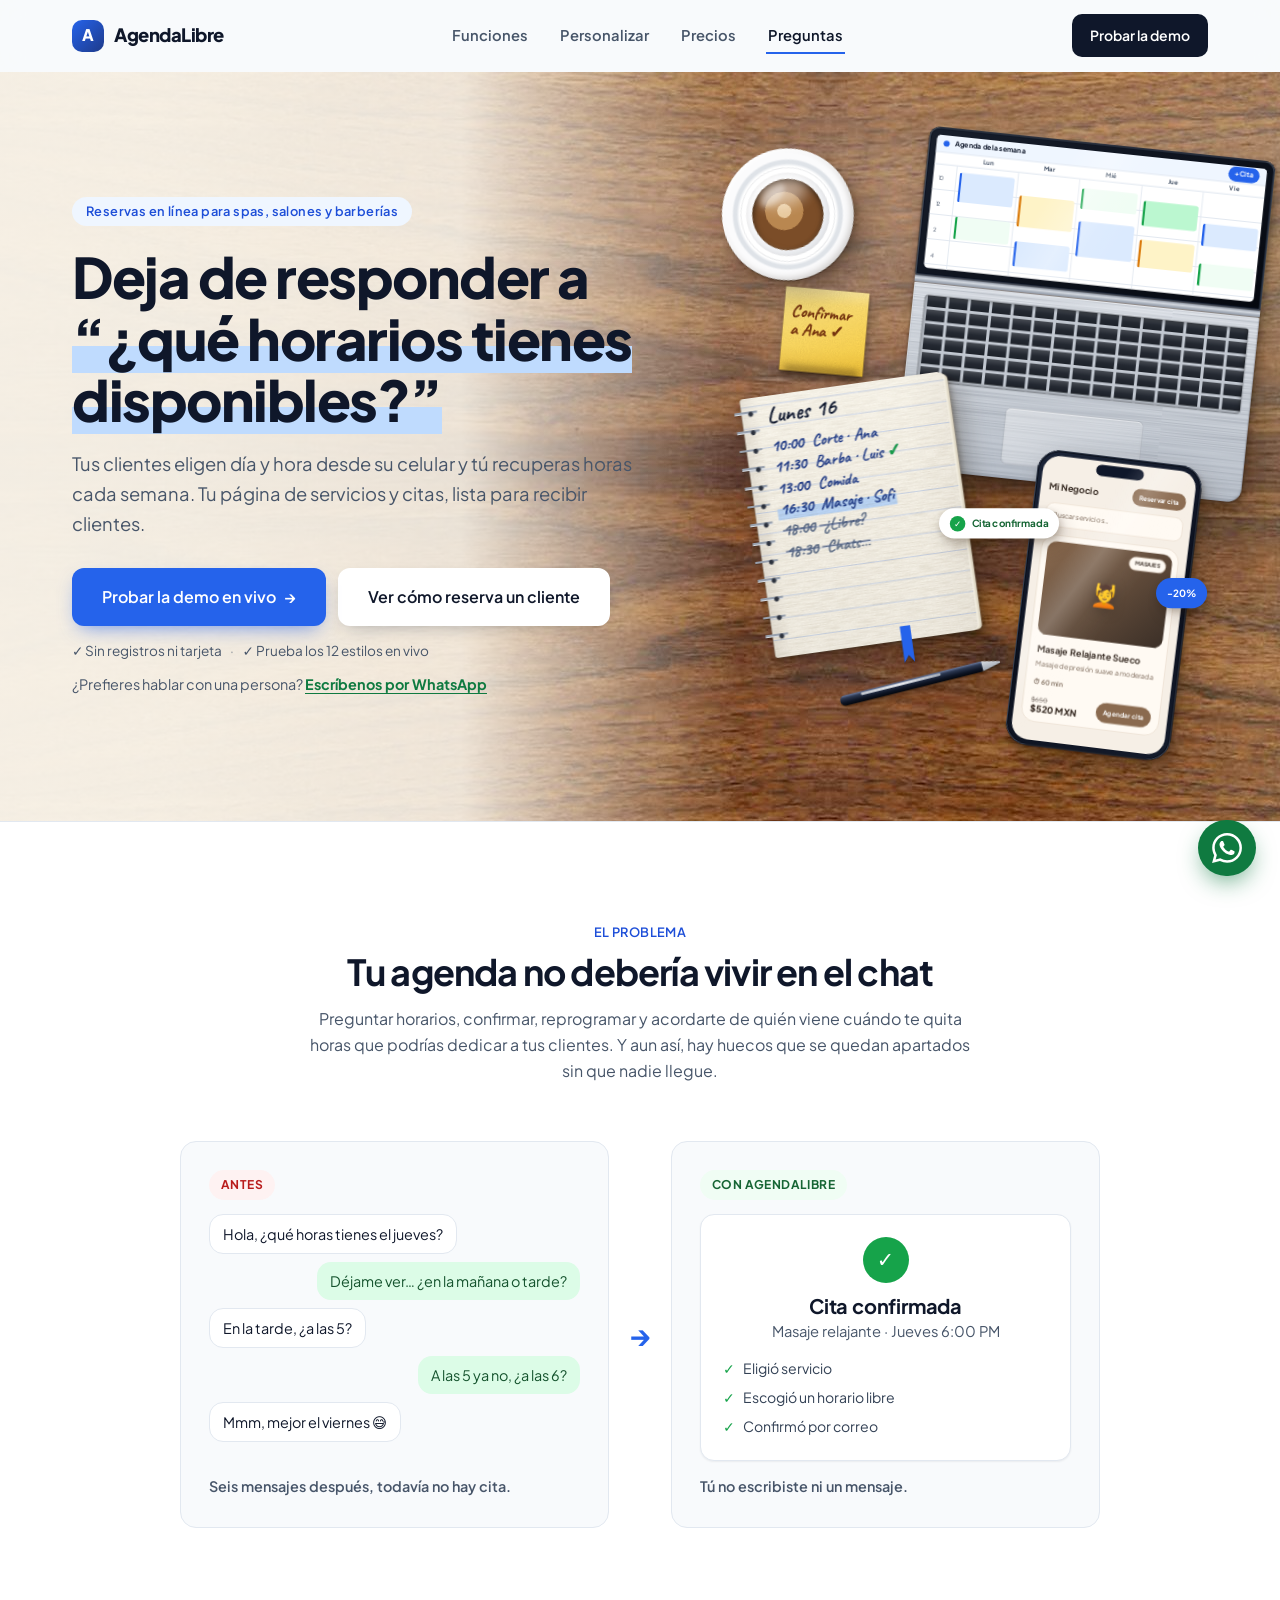
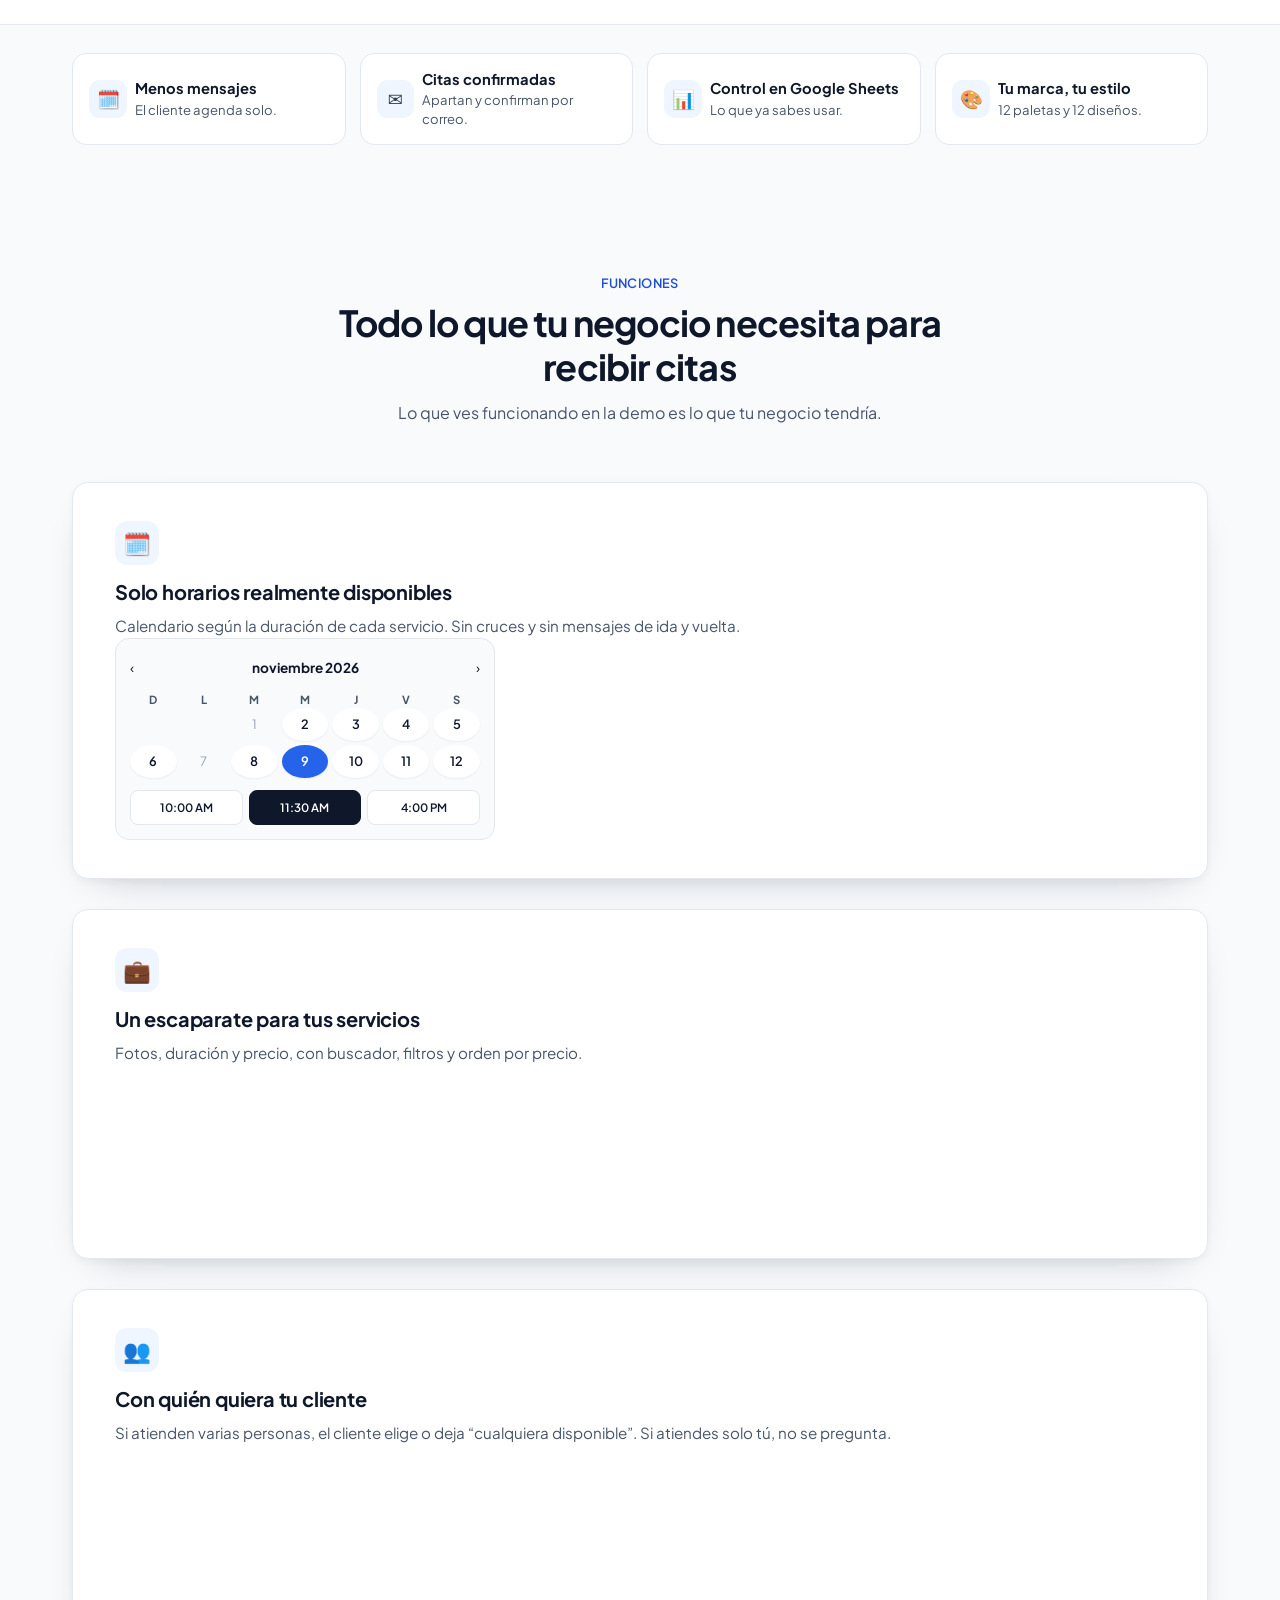
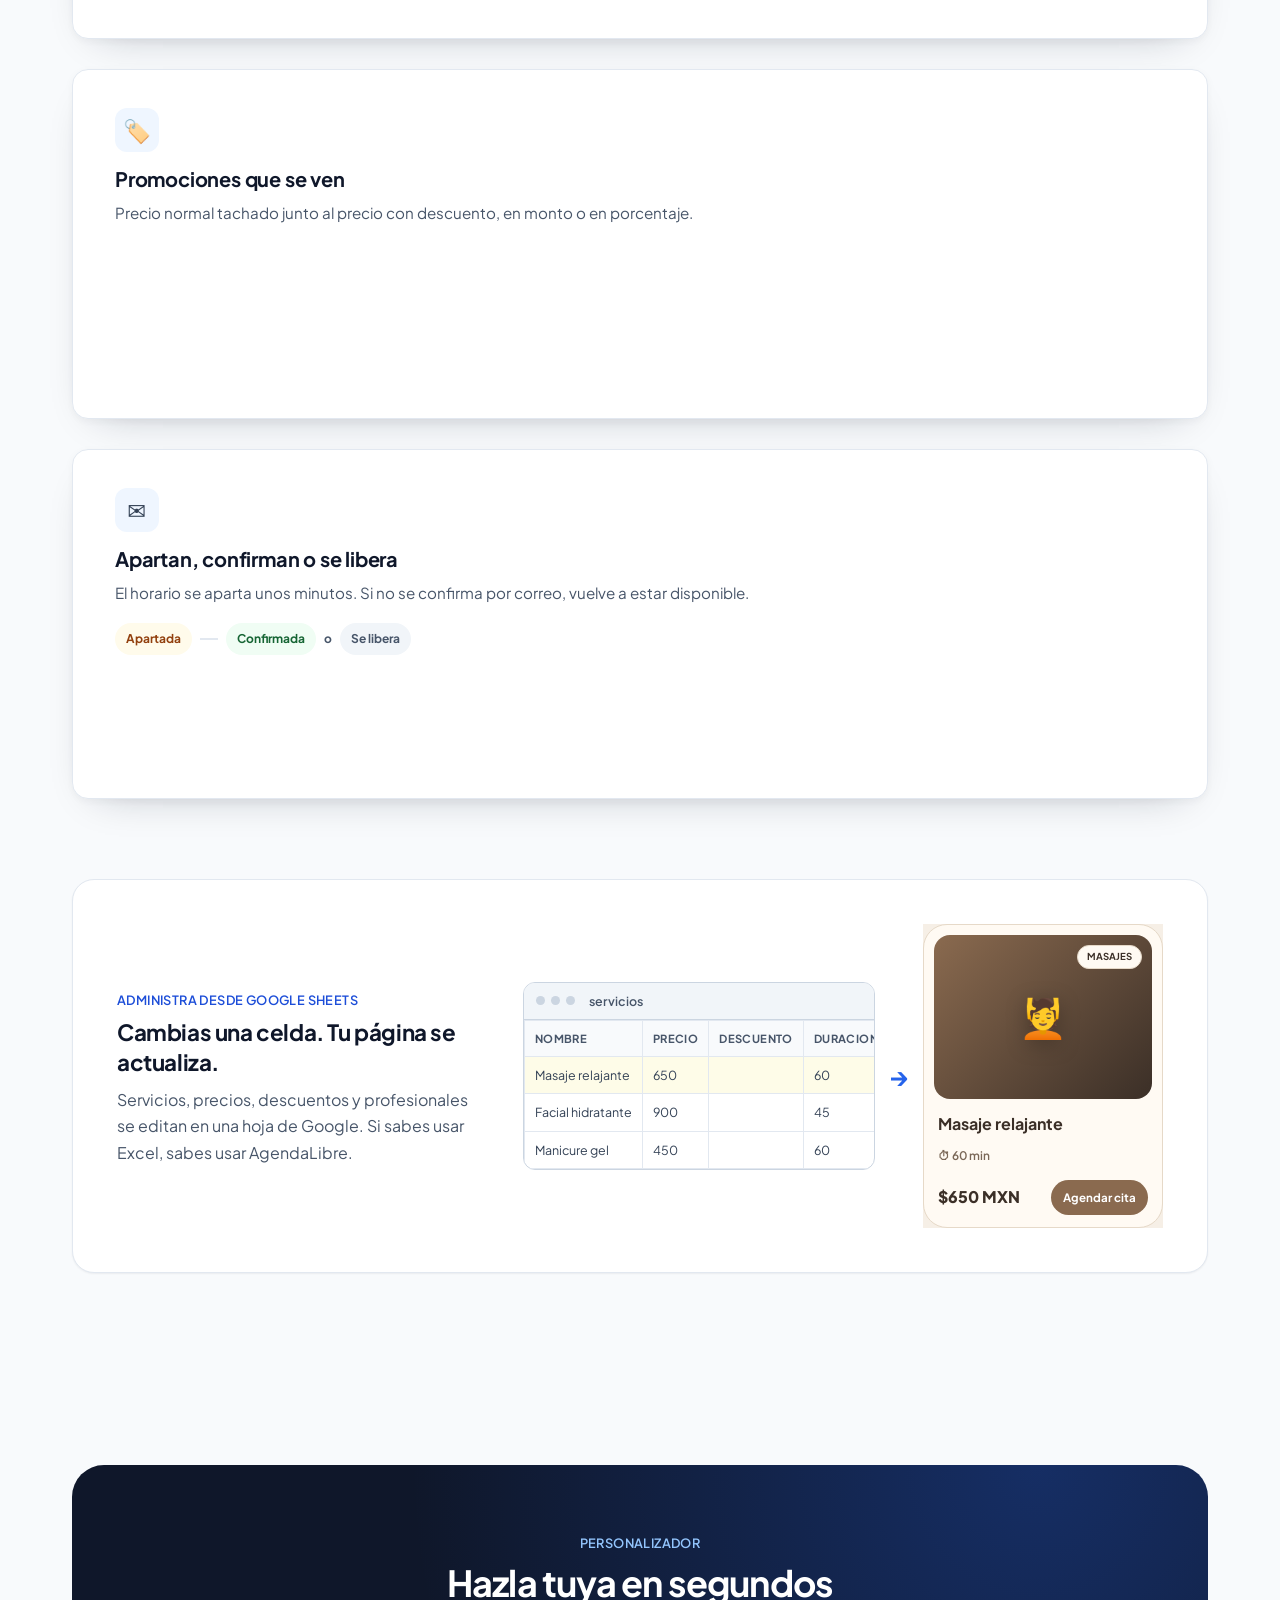
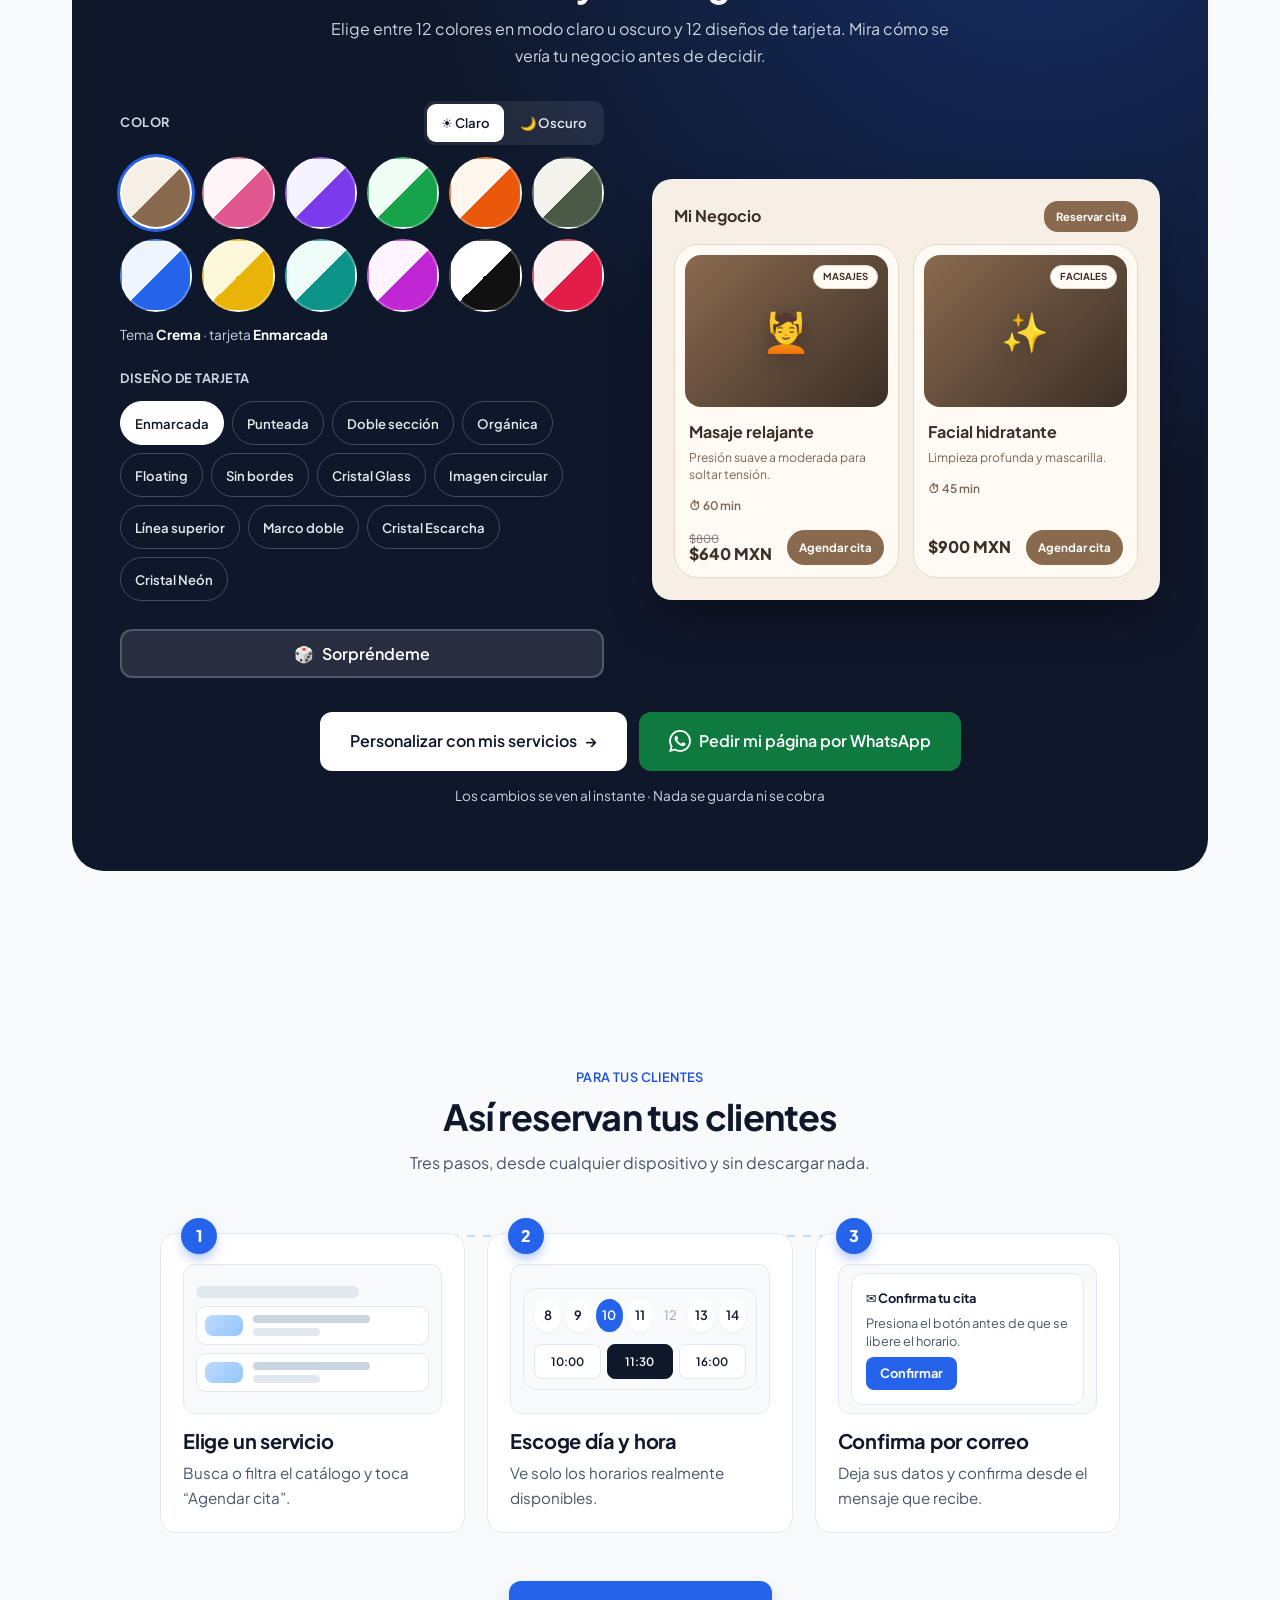
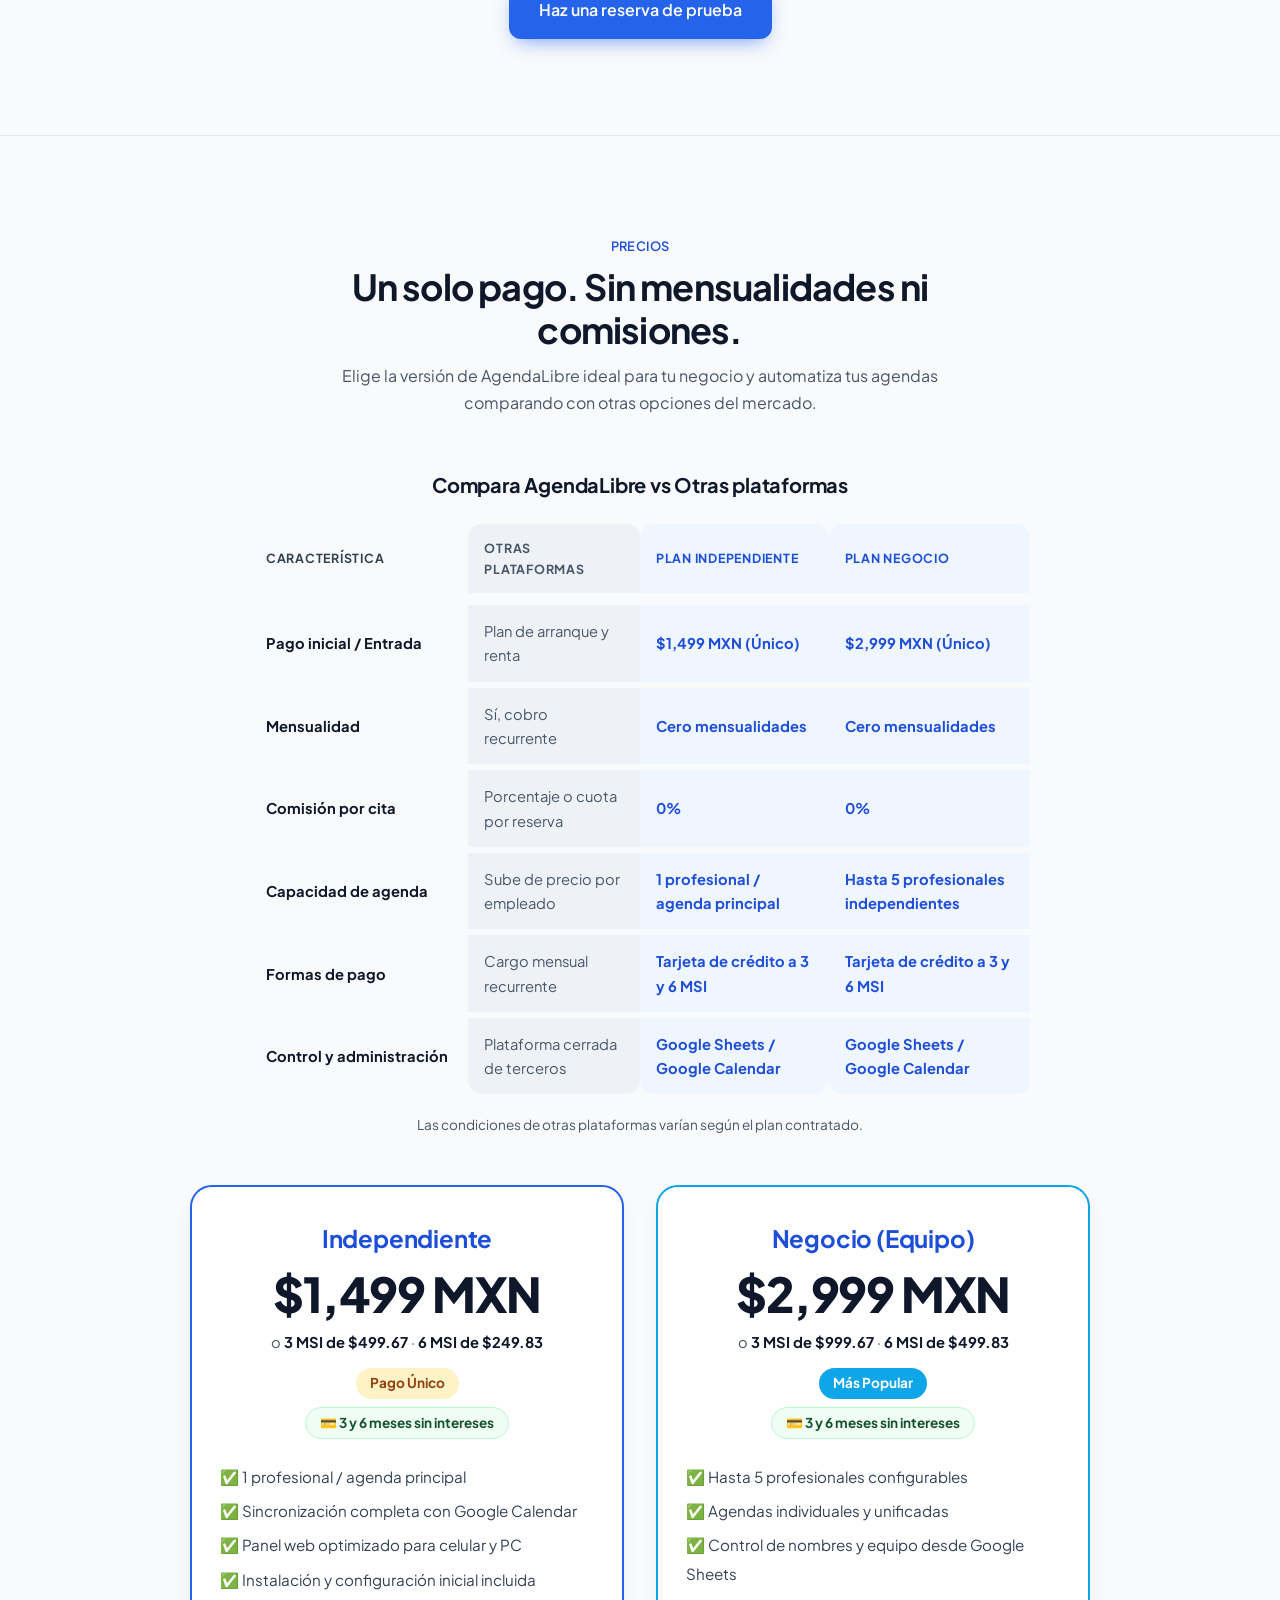
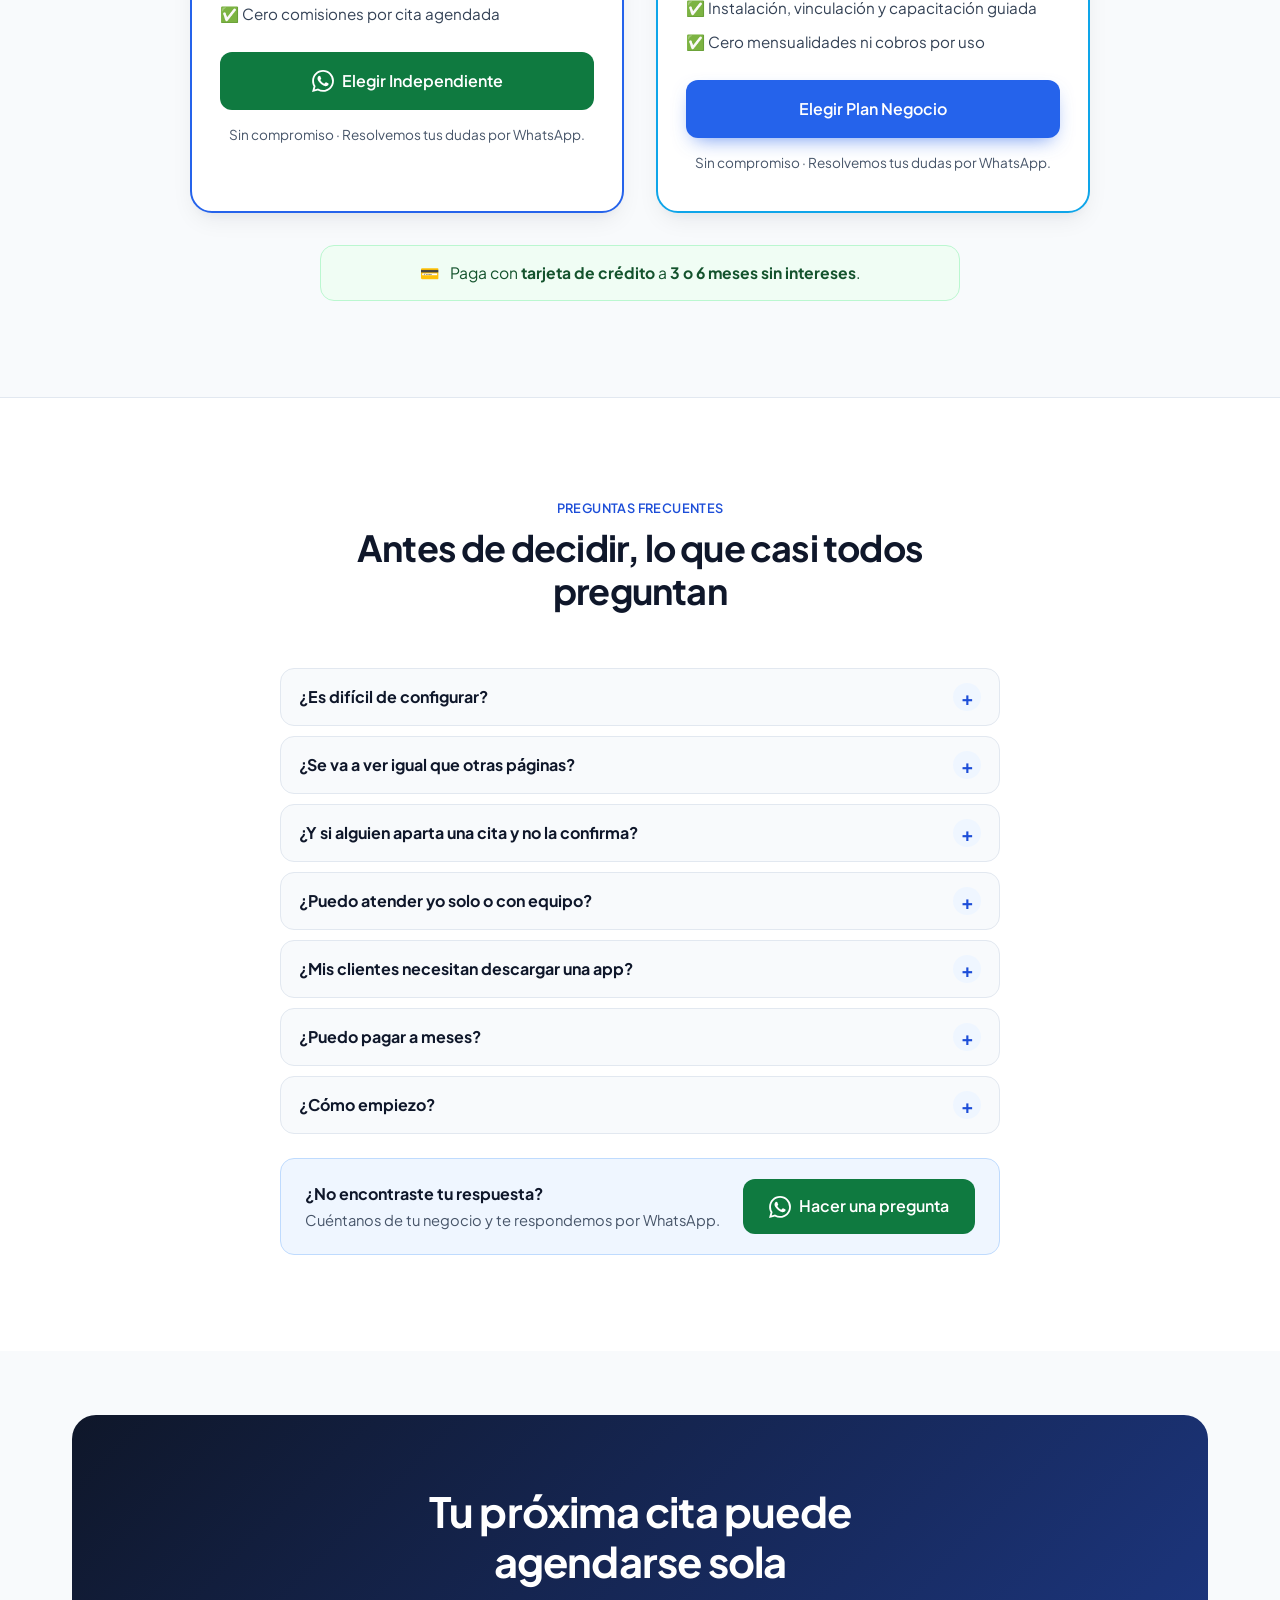
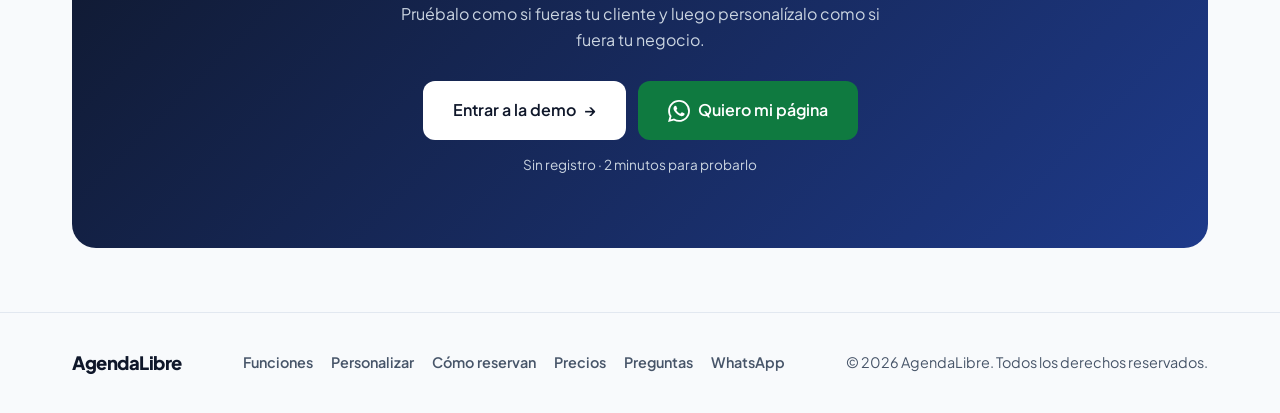
==== commit e5f5fffa: "edicion de tarjetas de funcionalidades" ====
--- a/index.html
+++ b/index.html
@@ -9,13 +9,13 @@
     <title>Agenda Libre</title>
     <meta
       name="description"
-      content="Reservas en línea para spas, salones y barberías. Catálogo, agenda con disponibilidad real y confirmación por correo. Administra desde Google Sheets."
+      content="Reservas en línea para negocios. Catálogo, agenda con disponibilidad real y confirmación por correo. Administra desde Google Sheets."
     />
     <meta name="theme-color" content="#0f172a" />
     <meta property="og:type" content="website" />
     <meta
       property="og:title"
-      content="Agenda Libre | Software de citas para spas y salones"
+      content="Agenda Libre | Software de citas para negocios"
     />
     <meta
       property="og:description"
@@ -425,8 +425,8 @@
             </p>
           </div>
 
-          <div class="bento">
-            <article class="bento-card bento-lg reveal">
+          <div class="bento bento-stack" data-scroll-stack>
+            <article class="bento-card bento-lg" data-stack-card="0">
               <span class="card-icon" aria-hidden="true">🗓️</span>
               <h3>Solo horarios realmente disponibles</h3>
               <p>
@@ -454,7 +454,7 @@
               </div>
             </article>
 
-            <article class="bento-card reveal">
+            <article class="bento-card" data-stack-card="1">
               <span class="card-icon" aria-hidden="true">💼</span>
               <h3>Un escaparate para tus servicios</h3>
               <p>
@@ -463,7 +463,7 @@
               </p>
             </article>
 
-            <article class="bento-card reveal">
+            <article class="bento-card" data-stack-card="2">
               <span class="card-icon" aria-hidden="true">👥</span>
               <h3>Con quién quiera tu cliente</h3>
               <p>
@@ -472,7 +472,7 @@
               </p>
             </article>
 
-            <article class="bento-card reveal">
+            <article class="bento-card" data-stack-card="3">
               <span class="card-icon" aria-hidden="true">🏷️</span>
               <h3>Promociones que se ven</h3>
               <p>
@@ -481,7 +481,7 @@
               </p>
             </article>
 
-            <article class="bento-card reveal">
+            <article class="bento-card" data-stack-card="4">
               <span class="card-icon" aria-hidden="true">✉️</span>
               <h3>Apartan, confirman o se libera</h3>
               <p>
--- a/style.css
+++ b/style.css
@@ -3330,6 +3330,7 @@
 }
 
 @media (min-width: 900px) {
+
     /* sin franjas de luz diagonales: solo degradado para que se lea el texto */
     .hero::after {
         background: linear-gradient(90deg,
@@ -3537,4 +3538,106 @@
     background: #fff;
     border-color: var(--ink);
     transform: translateY(-2px);
+}
+
+/* ======================================================================
+   PILA DE FUNCIONES · tarjetas que se cubren progresivamente al hacer scroll
+   La secuencia se activa en #funciones mediante [data-scroll-stack].
+   ====================================================================== */
+
+#funciones .bento-stack[data-scroll-stack] {
+    display: flex;
+    flex-direction: column;
+    gap: 0;
+    position: relative;
+    isolation: isolate;
+    padding-bottom: 2px;
+}
+
+#funciones .bento-stack[data-scroll-stack]>.bento-card[data-stack-card] {
+    position: sticky;
+    top: calc(var(--nav-h) + 22px);
+    width: 100%;
+    min-height: 300px;
+    margin: 0 0 22px;
+    align-self: stretch;
+    overflow: hidden;
+    background: #fff;
+    box-shadow: 0 16px 42px -26px rgba(15, 23, 42, 0.32), 0 3px 10px rgba(15, 23, 42, 0.045);
+    transform: none;
+    transition: box-shadow 0.25s ease, border-color 0.25s ease;
+}
+
+#funciones .bento-stack>.bento-card[data-stack-card="0"] {
+    z-index: 1;
+}
+
+#funciones .bento-stack>.bento-card[data-stack-card="1"] {
+    z-index: 2;
+}
+
+#funciones .bento-stack>.bento-card[data-stack-card="2"] {
+    z-index: 3;
+}
+
+#funciones .bento-stack>.bento-card[data-stack-card="3"] {
+    z-index: 4;
+}
+
+#funciones .bento-stack>.bento-card[data-stack-card="4"] {
+    z-index: 5;
+}
+
+#funciones .bento-stack>.bento-card:hover {
+    transform: none;
+    border-color: var(--line);
+    box-shadow: 0 18px 46px -25px rgba(15, 23, 42, 0.36), 0 4px 12px rgba(15, 23, 42, 0.055);
+}
+
+#funciones .bento-stack>.bento-card .mini-cal {
+    margin-top: auto;
+    padding-top: 18px;
+}
+
+@media (min-width: 640px) {
+    #funciones .bento-stack[data-scroll-stack]>.bento-card[data-stack-card] {
+        min-height: 320px;
+        padding: 32px;
+        margin-bottom: 26px;
+    }
+}
+
+@media (min-width: 900px) {
+    #funciones .bento-stack[data-scroll-stack]>.bento-card[data-stack-card] {
+        top: calc(var(--nav-h) + 28px);
+        min-height: 350px;
+        padding: 38px 42px;
+        margin-bottom: 30px;
+    }
+
+    #funciones .bento-stack>.bento-card[data-stack-card="0"] {
+        min-height: 390px;
+    }
+}
+
+@media (max-width: 639px) {
+    #funciones .bento-stack[data-scroll-stack]>.bento-card[data-stack-card] {
+        top: calc(var(--nav-h) + 12px);
+        min-height: 280px;
+        padding: 24px 21px;
+        margin-bottom: 18px;
+        border-radius: 18px;
+    }
+
+    #funciones .bento-stack>.bento-card[data-stack-card="0"] {
+        min-height: 390px;
+    }
+}
+
+@media (prefers-reduced-motion: reduce) {
+    #funciones .bento-stack[data-scroll-stack]>.bento-card[data-stack-card] {
+        position: relative;
+        top: auto;
+        margin-bottom: 16px;
+    }
 }
